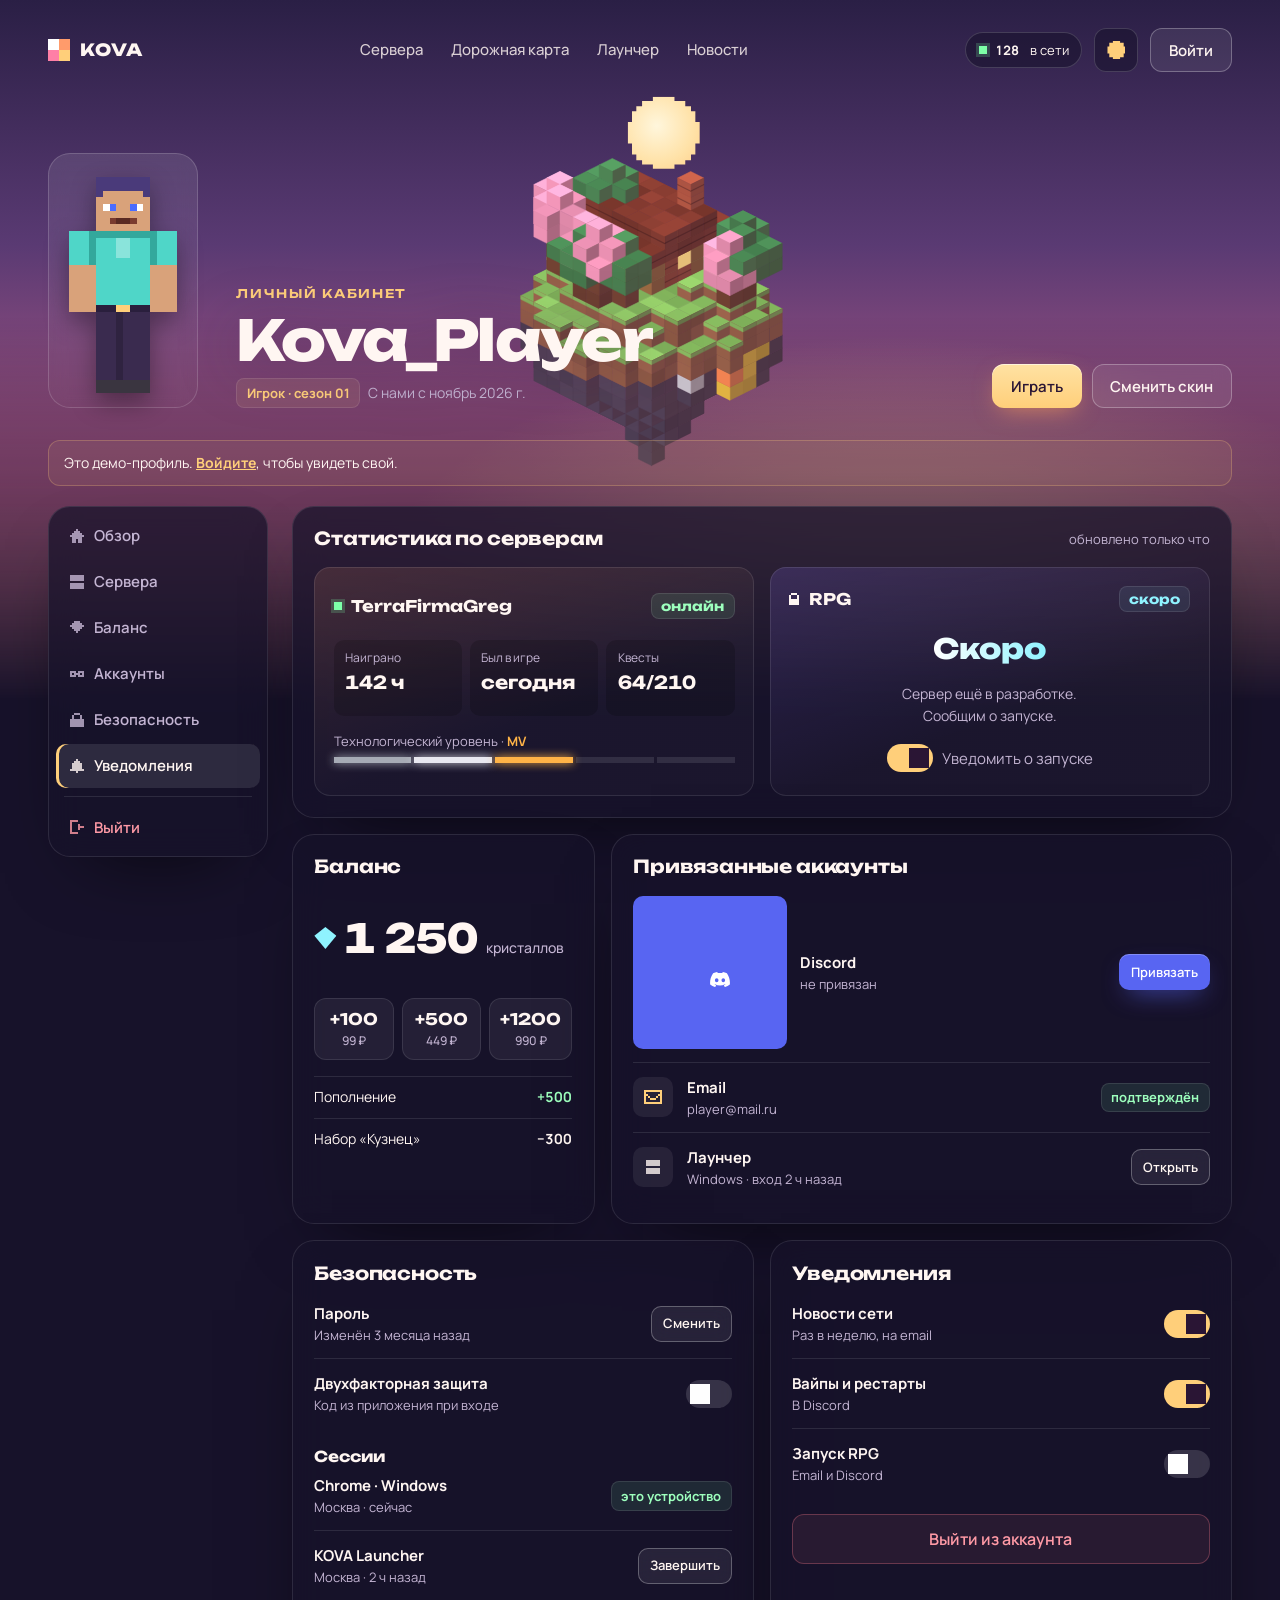
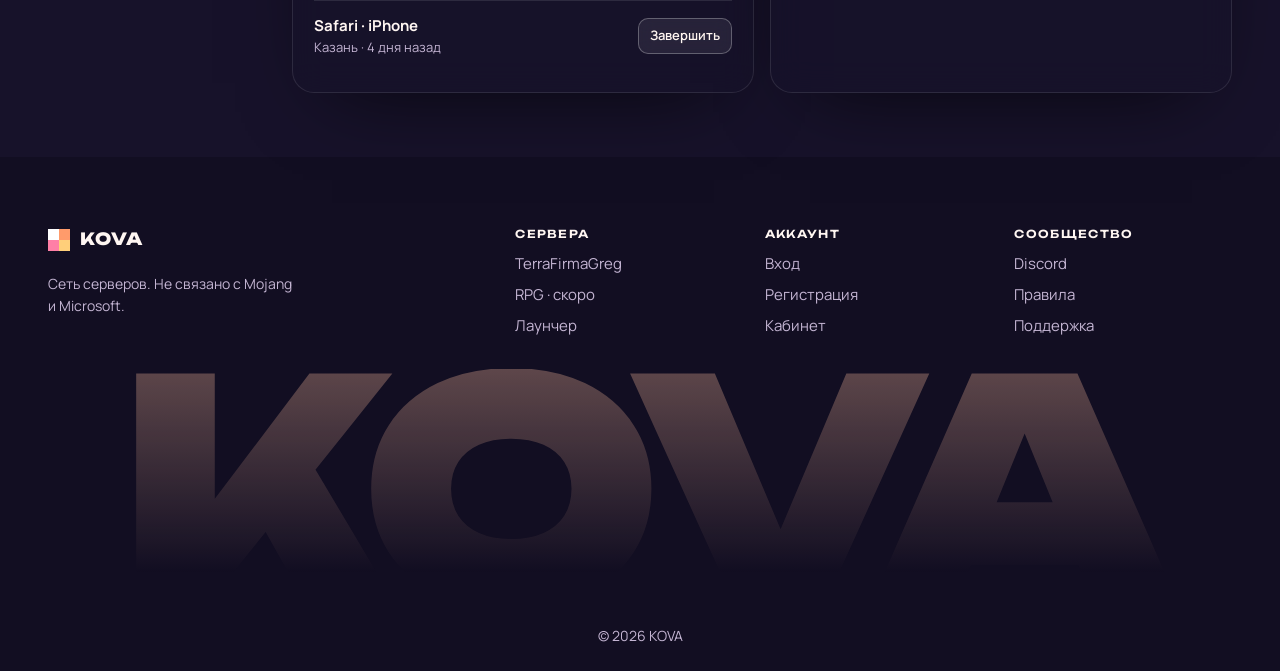
==== cabinet/index.html @ e923686a "KOVA: v1 becomes the site root; add login/register (Discord + email), cabinet, launcher design page;" ====
<!doctype html>
<html lang="ru" data-server="tfg" data-page="cabinet">
<head>
<meta charset="utf-8">
<meta name="viewport" content="width=device-width, initial-scale=1, viewport-fit=cover">
<title>Кабинет — KOVA</title>
<meta name="description" content="Личный кабинет KOVA.">
<meta name="theme-color" content="#2a1f45">
<script>try{var w=localStorage.getItem("kova.world");if(w==="rpg"){document.documentElement.dataset.server="rpg"}}catch(e){}</script>
<link rel="icon" href="data:image/svg+xml,%3Csvg xmlns=%22http://www.w3.org/2000/svg%22 viewBox=%220 0 2 2%22 shape-rendering=%22crispEdges%22%3E%3Crect width=%221%22 height=%221%22 fill=%22%23ffcf7a%22/%3E%3Crect x=%221%22 width=%221%22 height=%221%22 fill=%22%23ff7fa6%22/%3E%3Crect y=%221%22 width=%221%22 height=%221%22 fill=%22%23fff%22/%3E%3Crect x=%221%22 y=%221%22 width=%221%22 height=%221%22 fill=%22%23ff9b6b%22/%3E%3C/svg%3E">
<link rel="preconnect" href="https://fonts.googleapis.com"><link rel="preconnect" href="https://fonts.gstatic.com" crossorigin><link href="https://fonts.googleapis.com/css2?family=Unbounded:wght@400;500;600;800;900&family=Manrope:wght@400;500;600;700&display=swap" rel="stylesheet">
<link rel="stylesheet" href="../style.css?v=9"><link rel="stylesheet" href="../pages.css?v=9">
<link rel="expect" href="#main" blocking="render">
</head><body>
<a class="skip" href="#main">К содержимому</a>
<header class="nav">
  <a class="brand" href="../" aria-label="KOVA — на главную"><span class="brand-mark" aria-hidden="true"></span><span translate="no">KOVA</span></a>
  <nav aria-label="Основное">
    <a href="../#servers">Сервера</a><a href="../#road">Дорожная карта</a><a href="../launcher/">Лаунчер</a><a href="../#news">Новости</a>
  </nav>
  <div class="nav-end">
    <span class="net-pill"><span class="live" aria-hidden="true"></span><b>128</b>&nbsp;в сети</span>
    <button type="button" class="world-btn" aria-pressed="false" aria-label="Тема: закат TFG. Переключить на ночь RPG"><span class="wb-sun" aria-hidden="true"></span><span class="wb-moon" aria-hidden="true"></span></button>
    <a class="btn btn-ghost auth-link" href="../login/" data-auth>Войти</a>
  </div>
</header>
<main id="main" class="page">
  <div class="psky" aria-hidden="true"><div class="stars-bg"></div></div>
  <div class="cab">
    <section class="cab-hero" aria-labelledby="who">
      <div class="orb sun" aria-hidden="true"></div><div class="orb moon" aria-hidden="true"></div>
      <div class="isle-slot scene" aria-hidden="true"><canvas class="isle" data-world="tfg" data-scene="house"></canvas><canvas class="isle" data-world="rpg" data-scene="shard"></canvas></div>
      <div class="skin-wrap rise" style="--i:0"><canvas class="skin" role="img" aria-label="Скин игрока"></canvas></div>
      <div class="who rise" style="--i:1">
        <p class="eyebrow-s">Личный кабинет</p>
        <h1 id="who" translate="no" data-nick>Player</h1>
        <div class="who-meta"><span class="pill pill-sun">Игрок · сезон 01</span><span data-since>С нами с ноября 2026</span></div>
      </div>
      <div class="cab-actions rise" style="--i:2"><a class="btn btn-sun themed" href="../launcher/">Играть</a><button type="button" class="btn btn-ghost" data-skin-btn>Сменить скин</button></div>
    </section>

    <p class="demo-note rise" style="--i:3" data-demo hidden>Это демо-профиль. <a href="../login/">Войдите</a>, чтобы увидеть свой.</p>

    <div class="cab-body">
      <nav class="cab-nav panel rise" style="--i:3" aria-label="Разделы кабинета">
        <a href="#overview" aria-current="true"><span class="ni" aria-hidden="true" style="-webkit-mask:url(&quot;data:image/svg+xml,%3Csvg xmlns='http://www.w3.org/2000/svg' viewBox='0 0 7 7' shape-rendering='crispEdges'%3E%3Cpath d='M3 0h1v1h1v1h1v1h1v1H6v3H4V5H3v2H1V4H0V3h1V2h1V1h1z'/%3E%3C/svg%3E&quot;) center/contain no-repeat;mask:url(&quot;data:image/svg+xml,%3Csvg xmlns='http://www.w3.org/2000/svg' viewBox='0 0 7 7' shape-rendering='crispEdges'%3E%3Cpath d='M3 0h1v1h1v1h1v1h1v1H6v3H4V5H3v2H1V4H0V3h1V2h1V1h1z'/%3E%3C/svg%3E&quot;) center/contain no-repeat"></span>Обзор</a>
        <a href="#servers"><span class="ni" aria-hidden="true" style="-webkit-mask:url(&quot;data:image/svg+xml,%3Csvg xmlns='http://www.w3.org/2000/svg' viewBox='0 0 7 7' shape-rendering='crispEdges'%3E%3Cpath d='M0 0h7v3H0zm0 4h7v3H0z'/%3E%3C/svg%3E&quot;) center/contain no-repeat;mask:url(&quot;data:image/svg+xml,%3Csvg xmlns='http://www.w3.org/2000/svg' viewBox='0 0 7 7' shape-rendering='crispEdges'%3E%3Cpath d='M0 0h7v3H0zm0 4h7v3H0z'/%3E%3C/svg%3E&quot;) center/contain no-repeat"></span>Сервера</a>
        <a href="#balance"><span class="ni" aria-hidden="true" style="-webkit-mask:url(&quot;data:image/svg+xml,%3Csvg xmlns='http://www.w3.org/2000/svg' viewBox='0 0 7 7' shape-rendering='crispEdges'%3E%3Cpath d='M2 0h3v1h1v1h1v1H6v1H5v1H4v1H3V5H2V4H1V3H0V2h1V1h1z'/%3E%3C/svg%3E&quot;) center/contain no-repeat;mask:url(&quot;data:image/svg+xml,%3Csvg xmlns='http://www.w3.org/2000/svg' viewBox='0 0 7 7' shape-rendering='crispEdges'%3E%3Cpath d='M2 0h3v1h1v1h1v1H6v1H5v1H4v1H3V5H2V4H1V3H0V2h1V1h1z'/%3E%3C/svg%3E&quot;) center/contain no-repeat"></span>Баланс</a>
        <a href="#accounts"><span class="ni" aria-hidden="true" style="-webkit-mask:url(&quot;data:image/svg+xml,%3Csvg xmlns='http://www.w3.org/2000/svg' viewBox='0 0 7 7' shape-rendering='crispEdges'%3E%3Cpath d='M0 2h3v1H1v1h2v1H0zm4 0h3v3H4V4h2V3H4zM2 3h3v1H2z'/%3E%3C/svg%3E&quot;) center/contain no-repeat;mask:url(&quot;data:image/svg+xml,%3Csvg xmlns='http://www.w3.org/2000/svg' viewBox='0 0 7 7' shape-rendering='crispEdges'%3E%3Cpath d='M0 2h3v1H1v1h2v1H0zm4 0h3v3H4V4h2V3H4zM2 3h3v1H2z'/%3E%3C/svg%3E&quot;) center/contain no-repeat"></span>Аккаунты</a>
        <a href="#security"><span class="ni" aria-hidden="true" style="-webkit-mask:url(&quot;data:image/svg+xml,%3Csvg xmlns='http://www.w3.org/2000/svg' viewBox='0 0 7 7' shape-rendering='crispEdges'%3E%3Cpath d='M2 0h3v1h1v2h1v4H0V3h1V1h1zm0 1v2h3V1z'/%3E%3C/svg%3E&quot;) center/contain no-repeat;mask:url(&quot;data:image/svg+xml,%3Csvg xmlns='http://www.w3.org/2000/svg' viewBox='0 0 7 7' shape-rendering='crispEdges'%3E%3Cpath d='M2 0h3v1h1v2h1v4H0V3h1V1h1zm0 1v2h3V1z'/%3E%3C/svg%3E&quot;) center/contain no-repeat"></span>Безопасность</a>
        <a href="#notify"><span class="ni" aria-hidden="true" style="-webkit-mask:url(&quot;data:image/svg+xml,%3Csvg xmlns='http://www.w3.org/2000/svg' viewBox='0 0 7 7' shape-rendering='crispEdges'%3E%3Cpath d='M3 0h1v1h1v1h1v3h1v1H0V5h1V2h1V1h1zM3 6h1v1H3z'/%3E%3C/svg%3E&quot;) center/contain no-repeat;mask:url(&quot;data:image/svg+xml,%3Csvg xmlns='http://www.w3.org/2000/svg' viewBox='0 0 7 7' shape-rendering='crispEdges'%3E%3Cpath d='M3 0h1v1h1v1h1v3h1v1H0V5h1V2h1V1h1zM3 6h1v1H3z'/%3E%3C/svg%3E&quot;) center/contain no-repeat"></span>Уведомления</a>
        <span class="sep" aria-hidden="true"></span>
        <button type="button" class="out" data-logout><span class="ni" aria-hidden="true" style="-webkit-mask:url(&quot;data:image/svg+xml,%3Csvg xmlns='http://www.w3.org/2000/svg' viewBox='0 0 7 7' shape-rendering='crispEdges'%3E%3Cpath d='M0 0h4v1H1v5h3v1H0zm4 2h1v1h2v1H5v1H4z'/%3E%3C/svg%3E&quot;) center/contain no-repeat;mask:url(&quot;data:image/svg+xml,%3Csvg xmlns='http://www.w3.org/2000/svg' viewBox='0 0 7 7' shape-rendering='crispEdges'%3E%3Cpath d='M0 0h4v1H1v5h3v1H0zm4 2h1v1h2v1H5v1H4z'/%3E%3C/svg%3E&quot;) center/contain no-repeat"></span>Выйти</button>
      </nav>

      <div class="cab-grid">
        <section class="card-c panel w6 rise" style="--i:4" id="overview" aria-labelledby="h-srv">
          <div class="ch"><h2 id="h-srv">Статистика по серверам</h2><span class="muted" id="servers">обновлено только что</span></div>
          <div class="srvstat">
            <article class="sv sv-tfg">
              <div class="sv-top"><span class="live" aria-hidden="true"></span>TerraFirmaGreg<span class="pill pill-ok">онлайн</span></div>
              <dl class="kpis">
                <div><dt>Наиграно</dt><dd>142 ч</dd></div>
                <div><dt>Был в игре</dt><dd><time datetime="2026-11-23T14:10">сегодня</time></dd></div>
                <div><dt>Квесты</dt><dd>64/210</dd></div>
              </dl>
              <div><p class="hint" style="margin-bottom:.4rem">Технологический уровень · <b style="color:#ffb347">MV</b></p>
              <div class="tierbar" aria-label="Уровень 3 из 5"><i class="on" style="--t:#a6abb5"></i><i class="on" style="--t:#e8e8f0"></i><i class="on" style="--t:#ffb347"></i><i style="--t:#ffe14d"></i><i style="--t:#c08bff"></i></div></div>
            </article>
            <article class="sv sv-rpg">
              <div class="sv-top"><span class="lock" aria-hidden="true"></span>RPG<span class="pill pill-arc">скоро</span></div>
              <div class="sv-soon"><b>Скоро</b><span>Сервер ещё в разработке.<br>Сообщим о запуске.</span>
              <label class="toggle-row" style="gap:.6rem"><input class="switch-t" type="checkbox" checked data-toast="Сообщим о запуске RPG"> Уведомить о запуске</label></div>
            </article>
          </div>
        </section>

        <section class="card-c panel w2 rise" style="--i:5" id="balance" aria-labelledby="h-bal">
          <div class="ch"><h2 id="h-bal">Баланс</h2></div>
          <p class="bal"><span class="gem" aria-hidden="true"></span><span data-bal>1&nbsp;250</span><small>кристаллов</small></p>
          <div class="packs" role="group" aria-label="Пополнить">
            <button type="button" data-add="100">+100<small>99 ₽</small></button>
            <button type="button" data-add="500">+500<small>449 ₽</small></button>
            <button type="button" data-add="1200">+1200<small>990 ₽</small></button>
          </div>
          <ul class="tx" aria-label="Последние операции">
            <li><span>Пополнение</span><span class="plus">+500</span></li>
            <li><span>Набор «Кузнец»</span><span class="minus">−300</span></li>
          </ul>
        </section>

        <section class="card-c panel w4 rise" style="--i:6" id="accounts" aria-labelledby="h-acc">
          <div class="ch"><h2 id="h-acc">Привязанные аккаунты</h2></div>
          <ul class="list">
            <li><span class="li-ico dc" aria-hidden="true"><span class="dc-logo"></span></span><span class="grow"><b>Discord</b><small data-dc>@kova_miner</small></span><button type="button" class="btn btn-ghost btn-sm" data-link="dc">Отвязать</button></li>
            <li><span class="li-ico" aria-hidden="true"><span class="mail-px" style="width:18px;height:14px"></span></span><span class="grow"><b>Email</b><small data-email translate="no">player@mail.ru</small></span><span class="pill pill-ok">подтверждён</span></li>
            <li><span class="li-ico" aria-hidden="true"><span class="ni" aria-hidden="true" style="-webkit-mask:url(&quot;data:image/svg+xml,%3Csvg xmlns='http://www.w3.org/2000/svg' viewBox='0 0 7 7' shape-rendering='crispEdges'%3E%3Cpath d='M0 0h7v3H0zm0 4h7v3H0z'/%3E%3C/svg%3E&quot;) center/contain no-repeat;mask:url(&quot;data:image/svg+xml,%3Csvg xmlns='http://www.w3.org/2000/svg' viewBox='0 0 7 7' shape-rendering='crispEdges'%3E%3Cpath d='M0 0h7v3H0zm0 4h7v3H0z'/%3E%3C/svg%3E&quot;) center/contain no-repeat"></span></span><span class="grow"><b>Лаунчер</b><small>Windows · вход 2 ч назад</small></span><a class="btn btn-ghost btn-sm" href="../launcher/">Открыть</a></li>
          </ul>
        </section>

        <section class="card-c panel rise" style="--i:7" id="security" aria-labelledby="h-sec">
          <div class="ch"><h2 id="h-sec">Безопасность</h2></div>
          <ul class="list">
            <li><span class="grow"><b>Пароль</b><small>Изменён 3 месяца назад</small></span><button type="button" class="btn btn-ghost btn-sm" data-open="pw-dlg">Сменить</button></li>
            <li><label class="grow" for="tfa"><b>Двухфакторная защита</b><small>Код из приложения при входе</small></label><input class="switch-t" id="tfa" type="checkbox" data-toast="2FA включена" data-toast-off="2FA выключена"></li>
          </ul>
          <h2 style="margin:1.25rem 0 .5rem;font-size:.9375rem">Сессии</h2>
          <ul class="list">
            <li><span class="grow"><b>Chrome · Windows</b><small>Москва · сейчас</small></span><span class="pill pill-ok">это устройство</span></li>
            <li><span class="grow"><b>KOVA Launcher</b><small>Москва · 2 ч назад</small></span><button type="button" class="btn btn-ghost btn-sm" data-end>Завершить</button></li>
            <li><span class="grow"><b>Safari · iPhone</b><small>Казань · 4 дня назад</small></span><button type="button" class="btn btn-ghost btn-sm" data-end>Завершить</button></li>
          </ul>
        </section>

        <section class="card-c panel rise" style="--i:8" id="notify" aria-labelledby="h-not">
          <div class="ch"><h2 id="h-not">Уведомления</h2></div>
          <ul class="list">
            <li><label class="grow" for="n1"><b>Новости сети</b><small>Раз в неделю, на email</small></label><input class="switch-t" id="n1" type="checkbox" checked></li>
            <li><label class="grow" for="n2"><b>Вайпы и рестарты</b><small>В Discord</small></label><input class="switch-t" id="n2" type="checkbox" checked></li>
            <li><label class="grow" for="n3"><b>Запуск RPG</b><small>Email и Discord</small></label><input class="switch-t" id="n3" type="checkbox"></li>
          </ul>
          <button type="button" class="btn btn-danger btn-block" style="margin-top:1rem" data-logout>Выйти из аккаунта</button>
        </section>
      </div>
    </div>
  </div>
</main>

<dialog class="dlg" id="pw-dlg" aria-labelledby="pw-dlg-t" closedby="any">
  <h2 id="pw-dlg-t">Смена пароля</h2>
  <p class="hint" style="margin-bottom:1rem">После смены вы выйдете на других устройствах.</p>
  <form class="stack" method="dialog" id="pw-form" novalidate>
    <input type="text" name="username" autocomplete="username" hidden data-user>
    <div class="field"><label for="cur-pw">Текущий пароль</label><div class="pw"><input class="inp" id="cur-pw" type="password" autocomplete="current-password" required data-error="cur-err"><button type="button" class="reveal-pw" aria-pressed="false" aria-label="Показать пароль"><span class="eye" aria-hidden="true"></span></button></div><p class="err" id="cur-err">Введите текущий пароль</p></div>
    <div class="field"><label for="new-pw">Новый пароль</label><p class="hint" id="np-hint">8+ символов, буква и цифра</p><div class="pw"><input class="inp" id="new-pw" type="password" autocomplete="new-password" required minlength="8" pattern="(?=.*[A-Za-zА-Яа-яЁё])(?=.*\d).{8,}" aria-describedby="np-hint" data-error="np-err"><button type="button" class="reveal-pw" aria-pressed="false" aria-label="Показать пароль"><span class="eye" aria-hidden="true"></span></button></div><p class="err" id="np-err">Пароль не соответствует требованиям</p></div>
    <div class="dlg-actions"><button type="button" class="btn btn-ghost" data-close>Отмена</button><button type="submit" class="btn btn-sun themed"><span class="lbl">Сохранить</span></button></div>
  </form>
</dialog>
<input type="file" accept="image/png" hidden data-skin-file>
<p class="toast" role="status" hidden></p>
<footer class="foot">
  <div class="wrap foot-in">
    <div class="foot-cols">
      <div><p class="brand"><span class="brand-mark" aria-hidden="true"></span><span translate="no">KOVA</span></p><p class="muted small">Сеть серверов. Не связано с Mojang и Microsoft.</p></div>
      <nav aria-label="Сервера"><p class="fh">Сервера</p><a href="../#servers">TerraFirmaGreg</a><a href="../#servers">RPG · скоро</a><a href="../launcher/">Лаунчер</a></nav>
      <nav aria-label="Аккаунт"><p class="fh">Аккаунт</p><a href="../login/">Вход</a><a href="../register/">Регистрация</a><a href="../cabinet/">Кабинет</a></nav>
      <nav aria-label="Сообщество"><p class="fh">Сообщество</p><a href="#">Discord</a><a href="#">Правила</a><a href="#">Поддержка</a></nav>
    </div>
    <p class="foot-mark" translate="no" aria-hidden="true">KOVA</p>
    <p class="foot-copy muted small">© 2026 KOVA</p>
  </div>
</footer>
<script type="module" src="../cabinet.js?v=9"></script>
</body>
</html>
---- style.css ----
:root {
  color-scheme: dark;
  --night: #17122a; --night-2: #1d1736; --night-3: #120e22; --ink: #fff6f2; --muted: #c4b5d3;
  --sun: #ffcf7a; --sun-2: #ff9b6b; --rose: #ff7fa6; --arcane: #8ff3ff; --violet: #8b6cff; --line: rgb(255 255 255 / .1);
  --glass: rgb(23 18 42 / .55); --glass-line: rgb(255 255 255 / .16);
  --display: "Unbounded", "Arial Black", sans-serif;
  --body: "Manrope", ui-sans-serif, system-ui, sans-serif;
  --gutter: clamp(1.25rem, 4vw, 3rem);
  --wrap: min(1200px, 100% - 2 * var(--gutter));
  --ease: cubic-bezier(.2, .8, .2, 1);
}
* { box-sizing: border-box; }
html { background: var(--night); scroll-behavior: smooth; }
@media (prefers-reduced-motion: reduce) { html { scroll-behavior: auto; } }
body { margin: 0; font: 400 1rem/1.55 var(--body); color: var(--ink); background: var(--night); overflow-x: clip; -webkit-font-smoothing: antialiased; }
a { color: inherit; }
[hidden] { display: none !important; }
.sr { position: absolute; width: 1px; height: 1px; overflow: hidden; clip-path: inset(50%); white-space: nowrap; }
.skip { position: absolute; left: -999px; top: 8px; z-index: 99; background: #fff; color: #000; padding: .5em 1em; border-radius: 8px; }
.skip:focus { left: 8px; }
:focus-visible { outline: 2px solid var(--sun); outline-offset: 3px; }
.wrap { width: var(--wrap); margin-inline: auto; }
.muted { color: var(--muted); }
.small { font-size: .875rem; }
.live { display: inline-block; width: 8px; height: 8px; background: #7dffa8; box-shadow: 0 0 0 3px rgb(125 255 168 / .2); flex: none; }
@media (prefers-reduced-motion: no-preference) { .live { animation: pulse 2s steps(2) infinite; } @keyframes pulse { 50% { box-shadow: 0 0 0 5px rgb(125 255 168 / .08); } } }
.lock { display: inline-block; width: 10px; height: 12px; flex: none; background: currentColor;
  -webkit-mask: url("data:image/svg+xml,%3Csvg xmlns='http://www.w3.org/2000/svg' viewBox='0 0 5 6' shape-rendering='crispEdges'%3E%3Cpath d='M1 0h3v1H1zM0 1h1v2H0zM4 1h1v2H4zM0 3h5v3H0z'/%3E%3C/svg%3E") center / contain no-repeat;
          mask: url("data:image/svg+xml,%3Csvg xmlns='http://www.w3.org/2000/svg' viewBox='0 0 5 6' shape-rendering='crispEdges'%3E%3Cpath d='M1 0h3v1H1zM0 1h1v2H0zM4 1h1v2H4zM0 3h5v3H0z'/%3E%3C/svg%3E") center / contain no-repeat; }
.bell { display: inline-block; width: 14px; height: 14px; background: currentColor;
  -webkit-mask: url("data:image/svg+xml,%3Csvg xmlns='http://www.w3.org/2000/svg' viewBox='0 0 7 7' shape-rendering='crispEdges'%3E%3Cpath d='M3 0h1v1h1v1h1v3h1v1H0V5h1V2h1V1h1zM3 6h1v1H3z'/%3E%3C/svg%3E") center / contain no-repeat;
          mask: url("data:image/svg+xml,%3Csvg xmlns='http://www.w3.org/2000/svg' viewBox='0 0 7 7' shape-rendering='crispEdges'%3E%3Cpath d='M3 0h1v1h1v1h1v3h1v1H0V5h1V2h1V1h1zM3 6h1v1H3z'/%3E%3C/svg%3E") center / contain no-repeat; }

/* ---------- nav ---------- */
.nav { position: absolute; inset: 0 0 auto; z-index: 10; display: flex; align-items: center; gap: 2rem;
  padding: clamp(1rem, 2.4vw, 1.75rem) var(--gutter); padding-top: max(clamp(1rem, 2.4vw, 1.75rem), env(safe-area-inset-top)); }
.brand { display: inline-flex; align-items: center; gap: .6rem; margin: 0; font: 800 1.05rem/1 var(--display); letter-spacing: .06em; text-decoration: none; }
.brand-mark { width: 22px; height: 22px; flex: none; background: conic-gradient(from 90deg at 50% 50%, var(--sun) 0 25%, var(--rose) 0 50%, #fff 0 75%, var(--sun-2) 0); }
.nav nav { display: flex; gap: 1.75rem; margin-inline: auto; }
.nav nav a { position: relative; text-decoration: none; font-weight: 500; font-size: .9375rem; opacity: .82; transition: opacity .2s; }
.nav nav a::after { content: ""; position: absolute; left: 0; right: 0; bottom: -6px; height: 2px; background: var(--sun); scale: 0 1; transition: scale .3s var(--ease); }
.nav nav a:hover { opacity: 1; }
.nav nav a:hover::after { scale: 1 1; }
.nav-end { display: flex; align-items: center; gap: .75rem; }
.net-pill { display: inline-flex; align-items: center; gap: .5rem; padding: .5rem .85rem; border-radius: 999px; font-size: .8125rem; background: var(--glass); box-shadow: inset 0 0 0 1px var(--glass-line); backdrop-filter: blur(10px); font-variant-numeric: tabular-nums; }
@media (max-width: 900px) { .nav nav { display: none; } .nav-end { margin-inline-start: auto; } }
@media (max-width: 420px) { .net-pill { display: none; } }

/* ---------- buttons ---------- */
.btn { display: inline-flex; align-items: center; justify-content: center; gap: .55em; min-block-size: 44px; padding: .7em 1.25em;
  font: 600 .9375rem/1 var(--body); text-decoration: none; cursor: pointer; border: 0; border-radius: 12px; color: inherit;
  transition: transform .15s, background-color .2s, box-shadow .2s, color .2s; touch-action: manipulation; }
.btn:active { transform: translateY(1px) scale(.98); }
.btn-sun { color: #2a1534; background: linear-gradient(180deg, #ffe2a3, var(--sun)); box-shadow: 0 1px 0 rgb(255 255 255 / .6) inset, 0 8px 24px -8px rgb(255 160 90 / .7); }
.btn-sun:hover { background: linear-gradient(180deg, #fff0c9, #ffd892); box-shadow: 0 1px 0 rgb(255 255 255 / .6) inset, 0 12px 30px -8px rgb(255 160 90 / .85); }
.btn-sun[data-copied] { background: #d9ffc9; }
.btn-ghost { color: var(--ink); background: rgb(255 255 255 / .08); box-shadow: inset 0 0 0 1px rgb(255 255 255 / .28); backdrop-filter: blur(8px); }
.btn-ghost:hover { background: rgb(255 255 255 / .16); }
.btn-arcane { color: #0f0b24; background: linear-gradient(180deg, #c8fbff, var(--arcane)); box-shadow: 0 1px 0 rgb(255 255 255 / .7) inset, 0 8px 26px -8px rgb(143 243 255 / .7); }
.btn-arcane:hover { background: linear-gradient(180deg, #e6feff, #aef7ff); }
.btn-arcane[aria-pressed="true"] { color: var(--arcane); background: rgb(143 243 255 / .1); box-shadow: inset 0 0 0 1px rgb(143 243 255 / .5); }
.btn-light { color: #2a1534; background: #fff; box-shadow: 0 10px 30px -10px rgb(42 21 52 / .5); }
.btn-light:hover { background: #fff3e8; }
.copy { position: relative; display: inline-flex; }
.tip { position: absolute; inset-block-end: calc(100% + 8px); inset-inline-start: 50%; translate: -50% 0; white-space: nowrap; font-size: .75rem; font-weight: 600;
  padding: .3em .6em; border-radius: 6px; background: #fff; color: #2a1534; opacity: 0; transition: opacity .2s; pointer-events: none; }
.tip:not(:empty) { opacity: 1; }

/* ---------- hero ---------- */
:root { --frame: 1760px; --edge: max(var(--gutter), calc((100vw - var(--frame)) / 2 + var(--gutter)));
  /* physics-based-easing: spring via linear() (fallback: cubic-bezier declared first) */
  --spring: cubic-bezier(.34, 1.56, .64, 1);
  --spring: linear(0, 0.009, 0.035 2.1%, 0.141 4.4%, 0.723 12.9%, 0.938 16.7%, 1.017 19.4%, 1.067, 1.099 24.3%, 1.108 26%, 1.104, 1.088 30.7%, 1.008 39.2%, 0.985 43.4%, 0.98 47.4%, 0.996 59.4%, 1.003 70.1%, 1); }
.nav { padding-inline: var(--edge); }
.hero { position: relative; min-block-size: max(700px, 100svh); display: grid; align-items: end; isolation: isolate; overflow: clip; }
.sky { position: absolute; inset: 0; z-index: -4; }
.sky-layer { position: absolute; inset: 0; transition: opacity 1.1s var(--ease); }
.sky-tfg { background:
    radial-gradient(90% 60% at 60% 80%, rgb(255 214 160 / .85), transparent 60%),
    linear-gradient(180deg, #2a1f45 0%, #5a3a73 26%, #b45a86 52%, #f08a8f 70%, #ffc79a 86%, #ffd9ae 100%); }
.sky-rpg { opacity: 0; background:
    radial-gradient(70% 55% at 62% 70%, rgb(120 90 255 / .55), transparent 62%),
    radial-gradient(50% 40% at 30% 85%, rgb(79 214 200 / .25), transparent 70%),
    linear-gradient(180deg, #07061a 0%, #141038 35%, #2b1f63 65%, #4b3a8f 85%, #6d5bb0 100%); }
.stars { position: absolute; top: 0; left: 0; width: 1.5px; height: 1.5px; border-radius: 50%; }
/* composition frame: every scene element is placed in % of a centred frame,
   so the layout stays balanced from 1366 to 2560 px instead of hugging edges */
.scene { position: absolute; inset: 0; margin-inline: auto; max-inline-size: var(--frame); z-index: -3; }
.px-layer { position: absolute; inset: 0; will-change: transform; }
.sun, .moon { position: absolute; aspect-ratio: 1; translate: -50% -50%;
  clip-path: polygon(35% 0, 65% 0, 65% 6%, 80% 6%, 80% 13%, 88% 13%, 88% 20%, 94% 20%, 94% 35%, 100% 35%, 100% 65%, 94% 65%, 94% 80%, 88% 80%, 88% 88%, 80% 88%, 80% 94%, 65% 94%, 65% 100%, 35% 100%, 35% 94%, 20% 94%, 20% 88%, 12% 88%, 12% 80%, 6% 80%, 6% 65%, 0 65%, 0 35%, 6% 35%, 6% 20%, 12% 20%, 12% 13%, 20% 13%, 20% 6%, 35% 6%);
  transition: opacity .9s var(--ease), scale 1.1s var(--spring), rotate 1.1s var(--ease), filter .9s; }
.sun { left: 15%; top: 23%; width: clamp(96px, 8.5vw, 170px); background: radial-gradient(circle at 40% 40%, #fff6dc, #ffe2a8 60%, #ffcf8a); filter: drop-shadow(0 0 40px rgb(255 200 140 / .8)); }
.moon { left: 15%; top: 23%; width: clamp(96px, 8.5vw, 170px); opacity: 0; scale: .82; rotate: -25deg; background: #e9ecff; box-shadow: inset -14px -10px 0 #b9bff0; filter: drop-shadow(0 0 36px rgb(180 190 255 / .55)); }
.clouds { transition: opacity 1s; }
.clouds canvas, .dc-clouds canvas { position: absolute; left: var(--x); top: var(--y); width: calc(26px * 9 * var(--s)); height: auto; image-rendering: pixelated; opacity: .9; }
.slot { position: absolute; }
.slot canvas { position: absolute; inset: 0; width: 100%; height: 100%; display: block; }
.slot-main { left: 42%; top: 6%; width: 51%; height: 88%; }
.slot-a { left: 24%; top: 25%; width: 13%; height: 25%; }
.slot-b { left: 79%; top: 4%; width: 10%; height: 20%; }
@media (min-width: 761px) and (max-width: 1500px) { .slot-main { left: 44%; width: 52%; } }
@media (min-width: 2000px) { :root { --frame: 2100px; } .slot-main { left: 39%; top: 3%; width: 58%; height: 94%; } .slot-a { width: 15%; height: 28%; } .slot-b { width: 12%; height: 23%; } }
[data-server="rpg"] .sky-tfg { opacity: 0; }
[data-server="rpg"] .sky-rpg { opacity: 1; }
/* same celestial body morphing in place: sun shrinks/turns as the moon grows in */
[data-server="rpg"] .sun { opacity: 0; scale: .82; rotate: 25deg; }
[data-server="rpg"] .moon { opacity: 1; scale: 1; rotate: 0deg; }
[data-server="rpg"] .clouds { opacity: .22; }
@media (max-width: 760px) {
  .slot-main { left: -8%; top: 7%; width: 116%; height: 50%; }
  .slot-a { left: 2%; top: 9%; width: 30%; height: 15%; }
  .slot-b { display: none; }
  .sun, .moon { left: 60%; top: 15%; }
}
/* sunset → dusk fade + pixel haze (outside any parallax layer) */
.haze { position: absolute; inset: auto 0 -1px; z-index: -2; height: max(30vh, 220px); width: 100%; pointer-events: none; image-rendering: pixelated; display: block; }
.hero::after { content: ""; position: absolute; inset: auto 0 -1px; z-index: -1; pointer-events: none; height: max(38vh, 300px);
  background: linear-gradient(180deg, rgb(23 18 42 / 0) 0%, rgb(23 18 42 / .04) 12%, rgb(23 18 42 / .1) 22%, rgb(23 18 42 / .19) 32%, rgb(23 18 42 / .3) 42%, rgb(23 18 42 / .43) 52%, rgb(23 18 42 / .57) 62%, rgb(23 18 42 / .71) 72%, rgb(23 18 42 / .84) 82%, rgb(23 18 42 / .94) 91%, var(--night) 100%); }
/* UI layer (scope for the scoped view transition) */
.hero-ui { position: relative; z-index: 2; display: flex; align-items: flex-end; justify-content: space-between; gap: 2rem;
  padding: 7rem var(--edge) clamp(2rem, 6vh, 4rem); min-block-size: max(700px, 100svh); pointer-events: none; }
.hero-ui > * { pointer-events: auto; }
.hero-copy { position: relative; max-inline-size: min(620px, 44vw); }
@media (max-width: 760px) { .hero-copy { max-inline-size: none; width: 100%; } .hero-ui { padding-top: 6rem; } }
.eyebrow { display: inline-flex; align-items: center; gap: .6rem; margin: 0 0 1.1rem; padding: .4rem .8rem; border-radius: 999px; font-size: .8125rem; font-weight: 600;
  background: var(--glass); box-shadow: inset 0 0 0 1px var(--glass-line); backdrop-filter: blur(8px); }
.dot { width: 8px; height: 8px; background: var(--sun); box-shadow: 0 0 12px var(--sun); transition: background-color .6s, box-shadow .6s; }
[data-server="rpg"] .dot { background: var(--arcane); box-shadow: 0 0 12px var(--arcane); }
h1 { display: flex; margin: 0; font: 900 clamp(4.75rem, 2rem + 9.5vw, 10.5rem)/.82 var(--display); letter-spacing: -.045em; filter: drop-shadow(0 6px 30px rgb(60 20 70 / .35)); overflow: clip; overflow-clip-margin: .2em; padding-bottom: .04em; }
.ltr { display: inline-block; background: linear-gradient(180deg, #fff 30%, #ffe0cc); -webkit-background-clip: text; background-clip: text; color: transparent; transition: --x 0s; }
[data-server="rpg"] .ltr { background-image: linear-gradient(180deg, #fff 30%, #cfe9ff); }
.lede { max-inline-size: 34ch; margin: 1.1rem 0 1.5rem; font-size: clamp(1.0625rem, 1rem + .35vw, 1.1875rem); line-height: 1.45; text-wrap: balance; color: #fff1ea; }
.switch { display: inline-grid; grid-template-columns: 1fr 1fr; gap: 4px; margin: 0 0 1rem; padding: 4px; border: 0; border-radius: 16px; background: var(--glass); box-shadow: inset 0 0 0 1px var(--glass-line); backdrop-filter: blur(12px); position: relative; }
.switch label { position: relative; display: flex; align-items: center; gap: .65rem; min-block-size: 48px; padding: .4rem 1.1rem .4rem .5rem; border-radius: 12px; cursor: pointer; transition: background-color .25s, box-shadow .25s; }
.switch input { position: absolute; opacity: 0; inset: 0; margin: 0; cursor: pointer; }
.switch label:hover { background: rgb(255 255 255 / .06); }
.switch label:has(input:checked) { background: rgb(255 255 255 / .14); box-shadow: inset 0 0 0 1px rgb(255 255 255 / .22); }
.switch label:has(input:focus-visible) { outline: 2px solid var(--sun); outline-offset: 2px; }
.sw-ico { width: 34px; height: 34px; border-radius: 9px; flex: none; transition: scale .5s var(--spring); }
.switch label:has(input:checked) .sw-ico { scale: 1.08; }
.sw-tfg { background: conic-gradient(from 90deg at 50% 50%, #b4563c 0 25%, #a6abb5 0 50%, #ffb347 0 75%, #7fbf5a 0); }
.sw-rpg { background: conic-gradient(from 90deg at 50% 50%, #5b3f9e 0 25%, #8ff3ff 0 50%, #a7a1bd 0 75%, #6a4fa8 0); }
.sw-txt b { display: block; font: 600 .9375rem/1.1 var(--display); }
.sw-txt small { display: block; font-size: .75rem; color: var(--muted); }
.switch label:has(input:checked) .sw-txt small { color: #fff; }
.cta-wrap { display: grid; }
.cta-wrap > * { grid-area: 1 / 1; }
.cta-row { display: flex; flex-wrap: wrap; gap: .75rem; align-items: center; }
.ip { display: inline-flex; align-items: center; gap: .75rem; padding: .375rem .375rem .375rem 1rem; border-radius: 16px;
  background: var(--glass); box-shadow: inset 0 0 0 1px var(--glass-line); backdrop-filter: blur(12px); }
.ip-label { font: 600 .6875rem/1 var(--display); letter-spacing: .12em; opacity: .6; }
.ip code { font: 600 1.0625rem/1 ui-monospace, "SFMono-Regular", Menlo, monospace; letter-spacing: .02em; }
.hero-card { position: relative; flex: none; inline-size: 260px; padding: 1rem 1.125rem; border-radius: 18px; background: var(--glass); box-shadow: inset 0 0 0 1px var(--glass-line); backdrop-filter: blur(14px);  }
.hc-row { display: flex; align-items: center; gap: .5rem; font-size: .875rem; }
.hc-row .muted { margin-inline-start: auto; font-size: .75rem; }
.hc-num { margin-block: .55rem .8rem; font: 800 2rem/1 var(--display); font-variant-numeric: tabular-nums; }
.hc-num small { font: 500 .8125rem var(--body); color: var(--muted); margin-inline-start: .35rem; }
.hc-soon { background: linear-gradient(90deg, #fff, var(--arcane)); -webkit-background-clip: text; background-clip: text; color: transparent; }
.hc-bar, .ready-bar { height: 6px; border-radius: 99px; background: rgb(255 255 255 / .12); overflow: hidden; }
.hc-bar i, .ready-bar i { display: block; height: 100%; width: calc(var(--v) * 100%); background: linear-gradient(90deg, var(--rose), var(--sun)); }
.hc-bar-rpg i, .ready-bar i { background: repeating-linear-gradient(90deg, var(--violet) 0 8px, var(--arcane) 8px 16px); }
@media (max-width: 1100px) { .hero-card { display: none; } }
/* keep the switch clickable mid-transition */
.hero-card::view-transition, .cta-wrap::view-transition { pointer-events: none; }
::view-transition-group(*) { animation-duration: .55s; animation-timing-function: var(--ease); }
.hero-card::view-transition-old(root), .cta-wrap::view-transition-old(root) { animation: vt-out .3s var(--ease) both; }
.hero-card::view-transition-new(root), .cta-wrap::view-transition-new(root) { animation: vt-in .55s var(--spring) .12s both; }
@keyframes vt-out { to { opacity: 0; translate: 0 -10px; filter: blur(4px); } }
@keyframes vt-in { from { opacity: 0; translate: 0 14px; filter: blur(4px); } }
@media (prefers-reduced-motion: reduce) { ::view-transition-group(*), ::view-transition-old(*), ::view-transition-new(*) { animation: none !important; } }
/* animate-element-entry-exit: [hidden] swaps fade in via @starting-style (fallback when scoped VT is unavailable) */
.swap { transition: opacity .4s var(--ease), translate .5s var(--ease); }
@starting-style { .swap { opacity: 0; translate: 0 10px; } }
.motion-toggle { position: absolute; z-index: 3; right: var(--edge); top: clamp(5.5rem, 12vh, 7rem); display: grid; place-items: center; width: 40px; height: 40px; border: 0; border-radius: 50%; cursor: pointer; color: var(--ink);
  background: var(--glass); box-shadow: inset 0 0 0 1px var(--glass-line); backdrop-filter: blur(10px); transition: background-color .2s; }
.motion-toggle:hover { background: rgb(255 255 255 / .16); }
.mt-ico { width: 10px; height: 12px; background: linear-gradient(90deg, currentColor 0 35%, transparent 0 65%, currentColor 0); }
.paused .mt-ico { width: 0; height: 0; background: none; border-left: 11px solid currentColor; border-block: 7px solid transparent; translate: 2px 0; }
.scroll-hint { position: absolute; z-index: 3; left: 50%; bottom: 1.25rem; translate: -50% 0; width: 26px; height: 40px; border-radius: 14px; box-shadow: inset 0 0 0 1.5px rgb(255 255 255 / .5); }
.scroll-hint span { position: absolute; left: 50%; top: 8px; width: 4px; height: 8px; translate: -50% 0; background: #fff; }
@media (max-width: 1100px) { .scroll-hint { display: none; } }
@media (max-width: 760px) {
  .cta-row .ip { flex: 1 1 100%; justify-content: space-between; }
  .hero .cta-row > .btn-ghost { display: none; }
  .hero .cta-row .notify { flex: 1 1 100%; }
  .switch { display: grid; width: 100%; }
}

/* ---------- motion (all opt-in) ---------- */
@media (prefers-reduced-motion: no-preference) {
  .clouds canvas { animation: drift var(--d) linear infinite; animation-delay: var(--delay); }
  @keyframes drift { from { translate: -40vw 0; } to { translate: 60vw 0; } }
  .slot-main { animation: bob 9s ease-in-out infinite; }
  .slot-a { animation: bob 11s ease-in-out -4s infinite; }
  .slot-b { animation: bob 7.5s ease-in-out -2s infinite; }
  @keyframes bob { 50% { translate: 0 -12px; } }
  .stars { animation: twinkle 3.2s ease-in-out infinite alternate; }
  .stars-2 { animation-duration: 4.6s; animation-delay: -2s; }
  @keyframes twinkle { from { opacity: .35; } to { opacity: 1; } }
  .scroll-hint span { animation: hint 1.8s steps(3) infinite; }
  @keyframes hint { 70% { translate: -50% 12px; opacity: 0; } }
  .paused .hero *, .paused .hero *::before, .paused .hero *::after { animation-play-state: paused !important; }

  /* intro: sky wakes up, sun rises, title letters spring up, UI slides in */
  .intro .sky { animation: sky-in 1.4s var(--ease) backwards; }
  @keyframes sky-in { from { opacity: 0; filter: brightness(.4) saturate(.6); } }
  .intro .sun { animation: sun-in 1.8s var(--ease) .2s backwards; }
  @keyframes sun-in { from { translate: -50% 40%; opacity: 0; } }
  .intro .clouds { animation: fade-in 2s ease .4s backwards; }
  @keyframes fade-in { from { opacity: 0; } }
  .intro .ltr { animation: ltr-in .9s var(--spring) backwards; animation-delay: calc(.45s + var(--i) * 80ms); }
  @keyframes ltr-in { from { translate: 0 105%; } }
  .intro .in { animation: ui-in .8s var(--ease) backwards; animation-delay: calc(.85s + var(--i) * 90ms); }
  @keyframes ui-in { from { opacity: 0; translate: 0 18px; } }
  .intro .hero-card.in { animation-name: card-in; }
  @keyframes card-in { from { opacity: 0; translate: 24px 0; } }
  .intro .haze { animation: haze-in 1.6s var(--ease) .1s backwards; }
  @keyframes haze-in { from { translate: 0 40px; opacity: 0; } }

  /* scroll-driven exit (no opacity on controls — they stay full contrast) */
  @supports ((animation-timeline: scroll()) and (animation-range: 0% 100%)) {
    .scene { animation: scene-exit linear both; animation-timeline: scroll(root); animation-range: 0 100vh; }
    @keyframes scene-exit { to { translate: 0 14vh; scale: .96; } }
    .sky { animation: sky-exit linear both; animation-timeline: scroll(root); animation-range: 0 100vh; }
    @keyframes sky-exit { to { translate: 0 10vh; } }
    .intro .sky { animation: sky-in 1.4s var(--ease) backwards, sky-exit linear both; animation-timeline: auto, scroll(root); animation-range: normal, 0 100vh; }
    .hero-copy { animation: copy-exit linear both; animation-timeline: scroll(root); animation-range: 0 90vh; }
    @keyframes copy-exit { to { translate: 0 -6vh; } }
  }
}

/* ---------- network strip ---------- */
.network { background: var(--night); padding-block: 0 clamp(2.5rem, 6vw, 4rem); }
.net-grid { display: grid; grid-template-columns: repeat(4, 1fr); margin-block: 0; border-radius: 20px; background: rgb(255 255 255 / .035); box-shadow: inset 0 0 0 1px var(--line); }
.net-grid div { padding: 1.25rem 1.5rem; }
.net-grid div + div { border-inline-start: 1px solid var(--line); }
.net-grid dt { font-size: .8125rem; color: var(--muted); }
.net-grid dd { display: flex; align-items: center; gap: .55rem; margin: .3rem 0 0; font: 600 1.5rem/1.1 var(--display); font-variant-numeric: tabular-nums; }
.net-grid .of { color: var(--muted); font-weight: 400; }
@media (max-width: 760px) { .net-grid { grid-template-columns: 1fr 1fr; } .net-grid div:nth-child(3) { border-inline-start: 0; } .net-grid div:nth-child(n+3) { border-top: 1px solid var(--line); } .net-grid dd { font-size: 1.2rem; } }

/* ---------- sections ---------- */
.servers, .road, .account, .news, .community { padding-block: clamp(4rem, 9vw, 7.5rem); }
.sec-head { margin-bottom: clamp(2rem, 4vw, 3rem); }
.sec-head.row { display: flex; justify-content: space-between; align-items: end; gap: 1rem; }
.kicker { margin: 0 0 .75rem; font: 600 .75rem/1 var(--display); letter-spacing: .14em; text-transform: uppercase; color: var(--sun); }
h2 { margin: 0; font: 800 clamp(2.25rem, 1.4rem + 3.2vw, 4rem)/1 var(--display); letter-spacing: -.03em; text-wrap: balance; }
.sec-lede { max-inline-size: 40ch; margin: 1.25rem 0 1.75rem; color: var(--muted); font-size: 1.125rem; text-wrap: pretty; }
.link { display: inline-block; font-weight: 700; color: var(--sun); text-decoration: none; }
.link:hover { text-decoration: underline; text-underline-offset: 4px; }

/* servers */
.servers { background: linear-gradient(180deg, var(--night), var(--night-2)); }
.srv-grid { display: grid; grid-template-columns: 1fr 1fr; gap: 1.25rem; }
.srv { container-type: inline-size; position: relative; display: flex; flex-direction: column; border-radius: 26px; overflow: hidden;
  background: rgb(255 255 255 / .04); box-shadow: inset 0 0 0 1px var(--line); transition: translate .35s var(--ease), box-shadow .35s; }
.srv-art { position: relative; aspect-ratio: 16 / 10; }
.srv-tfg .srv-art { background: radial-gradient(80% 60% at 55% 70%, rgb(255 214 160 / .8), transparent 60%), linear-gradient(180deg, #3a2a59, #b45a86 55%, #f08a8f 80%, #ffc79a); }
.srv-rpg .srv-art { background: radial-gradient(80% 60% at 55% 70%, rgb(120 90 255 / .55), transparent 60%), linear-gradient(180deg, #07061a, #1e1750 50%, #3b2d7a 85%, #5b4aa0); }
.mini { position: absolute; inset: 0; width: 100%; height: 100%; transition: scale .6s var(--ease), translate .6s var(--ease); }
.srv-rpg .mini { filter: saturate(.85) brightness(.82); }
.srv-rpg .srv-art::after { content: ""; position: absolute; inset: 0; background: linear-gradient(180deg, transparent 40%, rgb(18 14 40 / .55)); }
@media (hover: hover) {
  .srv:hover { translate: 0 -4px; box-shadow: inset 0 0 0 1px rgb(255 255 255 / .2), 0 30px 60px -30px rgb(0 0 0 / .7); }
  .srv:hover .mini { scale: 1.04; translate: 0 -6px; }
  .srv-tfg:hover { box-shadow: inset 0 0 0 1px rgb(255 207 122 / .45), 0 30px 70px -30px rgb(255 155 107 / .45); }
  .srv-rpg:hover { box-shadow: inset 0 0 0 1px rgb(143 243 255 / .4), 0 30px 70px -30px rgb(139 108 255 / .5); }
}
.badge { position: absolute; top: 1rem; left: 1rem; z-index: 1; display: inline-flex; align-items: center; gap: .5rem; padding: .4rem .75rem; border-radius: 999px;
  font-size: .8125rem; font-weight: 700; background: rgb(18 14 34 / .6); box-shadow: inset 0 0 0 1px var(--glass-line); backdrop-filter: blur(8px); }
.badge-soon { color: var(--arcane); }
.srv-body { display: flex; flex-direction: column; gap: 1rem; padding: 1.5rem; flex: 1; }
.srv-top { display: flex; align-items: baseline; justify-content: space-between; gap: 1rem; }
.srv h3 { margin: 0; font: 700 clamp(1.375rem, 5cqi, 1.875rem)/1.1 var(--display); letter-spacing: -.02em; }
.srv-num { font-size: .9375rem; color: var(--muted); font-variant-numeric: tabular-nums; }
.srv-num b { font: 700 1.25rem var(--display); color: var(--ink); }
.chips { display: flex; flex-wrap: wrap; gap: .4rem; margin: 0; padding: 0; list-style: none; }
.chips li { padding: .3rem .65rem; border-radius: 8px; font-size: .8125rem; font-weight: 600; background: rgb(255 255 255 / .07); color: #eadff2; }
.redacted { color: transparent !important; background: repeating-linear-gradient(90deg, rgb(143 243 255 / .35) 0 6px, rgb(143 243 255 / .18) 6px 12px) !important; }
.tiers { display: grid; grid-template-columns: repeat(5, 1fr); gap: 4px; margin: 0; padding: 0; list-style: none; }
.tiers li { padding-top: .5rem; font: 600 .6875rem/1 var(--display); letter-spacing: .06em; color: var(--t); border-top: 4px solid var(--t); }
.ready { display: flex; justify-content: space-between; font-size: .875rem; color: var(--muted); }
.ready b { color: var(--arcane); font-variant-numeric: tabular-nums; }
.ready-bar { margin-top: -.5rem; }
.srv-actions { margin-top: auto; display: flex; align-items: center; flex-wrap: wrap; gap: 1rem; padding-top: .5rem; }
.srv-actions .btn-sun { font-family: ui-monospace, Menlo, monospace; }
.srv-next { display: flex; align-items: center; gap: 1rem; margin-top: 1.25rem; padding: 1rem 1.25rem; border-radius: 20px; text-decoration: none;
  border: 1.5px dashed rgb(255 255 255 / .18); color: var(--muted); transition: border-color .25s, color .25s, background-color .25s; }
.srv-next:hover { border-color: var(--sun); color: var(--ink); background: rgb(255 207 122 / .05); }
.srv-next .q { display: grid; place-items: center; width: 44px; height: 44px; font: 800 1.25rem var(--display); background: rgb(255 255 255 / .06); border-radius: 12px; }
.srv-next b { display: block; color: var(--ink); font: 600 1rem var(--display); }
.srv-next small { display: block; }
.srv-next > span:last-child { margin-inline-start: auto; }
@media (max-width: 860px) { .srv-grid { grid-template-columns: 1fr; } }

/* roadmap */
.road { background: var(--night-2); }
.track { --fill: 0; position: relative; display: grid; grid-template-columns: repeat(4, 1fr); gap: 1rem; margin: 0; padding: 2.25rem 0 0; list-style: none; view-timeline: --track; }
.track::before, .track::after { content: ""; position: absolute; top: 9px; left: 9px; right: 0; height: 2px; background: var(--line); }
.track::after { right: auto; width: calc(37.5% - 9px); background: linear-gradient(90deg, var(--sun), var(--rose)); transform-origin: left; }
.track li { position: relative; display: grid; gap: .3rem; }
.node { position: absolute; top: -2.25rem; left: 0; width: 20px; height: 20px; background: var(--night-2); box-shadow: inset 0 0 0 2px rgb(255 255 255 / .25); z-index: 1; }
.done .node { background: var(--sun); box-shadow: none; }
.now .node { background: var(--rose); box-shadow: 0 0 0 6px rgb(255 127 166 / .2), 0 0 24px var(--rose); }
.next .node { box-shadow: inset 0 0 0 2px var(--arcane); }
.track time { font: 600 .75rem/1 var(--display); letter-spacing: .08em; text-transform: uppercase; color: var(--muted); }
.track b { font: 700 1.25rem/1.2 var(--display); margin-top: .35rem; }
.track span:last-child { color: var(--muted); font-size: .9375rem; }
.now b { color: var(--sun); }
.next b { color: var(--arcane); }
.far { opacity: .55; }
@media (prefers-reduced-motion: no-preference) {
  @supports ((animation-timeline: view()) and (animation-range: entry)) {
    .track::after { animation: fill linear both; animation-timeline: --track; animation-range: entry 40% cover 50%; }
    @keyframes fill { from { scale: 0 1; } }
  }
}
@media (max-width: 760px) {
  .track { grid-template-columns: 1fr; gap: 1.75rem; padding: 0 0 0 2.5rem; }
  .track::before { top: 0; bottom: 0; left: 9px; right: auto; width: 2px; height: auto; }
  .track::after { top: 0; left: 9px; width: 2px; height: 37.5%; transform-origin: top; }
  .node { top: 0; left: -2.5rem; }
  @keyframes fill { from { scale: 1 0; } }
}

/* account / launcher */
.account { background: linear-gradient(180deg, var(--night-2), var(--night)); }
.acc-grid { display: grid; grid-template-columns: 1fr 1.1fr; gap: clamp(2rem, 5vw, 4.5rem); align-items: center; }
.launcher { border-radius: 20px; overflow: hidden; background: #1b1532; box-shadow: inset 0 0 0 1px var(--line), 0 40px 80px -40px rgb(0 0 0 / .8), 0 0 120px -50px var(--rose); rotate: 1.5deg; transition: rotate .5s var(--ease); }
.launcher:hover { rotate: 0deg; }
.l-bar { display: flex; align-items: center; gap: 6px; padding: .7rem 1rem; border-bottom: 1px solid var(--line); font-size: .75rem; color: var(--muted); }
.l-bar i { width: 10px; height: 10px; border-radius: 50%; background: rgb(255 255 255 / .14); }
.l-bar span { margin-inline-start: .5rem; }
.l-body { display: grid; grid-template-columns: 64px 1fr; min-block-size: 280px; }
.l-side { display: grid; align-content: start; justify-items: center; gap: .75rem; padding: 1rem 0; border-inline-end: 1px solid var(--line); }
.l-av { width: 34px; height: 34px; background: conic-gradient(from 90deg at 50% 50%, var(--sun) 0 25%, var(--rose) 0 50%, #fff 0 75%, var(--sun-2) 0); }
.l-line { width: 26px; height: 6px; border-radius: 3px; background: rgb(255 255 255 / .12); }
.l-line.s { width: 18px; }
.l-list { display: grid; align-content: start; gap: .6rem; padding: 1rem; }
.l-item { display: flex; align-items: center; gap: .85rem; padding: .6rem; border-radius: 14px; background: rgb(255 255 255 / .04); }
.l-item.on { background: rgb(255 207 122 / .08); box-shadow: inset 0 0 0 1px rgb(255 207 122 / .3); }
.l-ico { width: 56px; height: 56px; border-radius: 10px; flex: none; background: linear-gradient(180deg, #5a3a73, #f08a8f); }
.l-item:not(.on) .l-ico { background: linear-gradient(180deg, #141038, #4b3a8f); filter: saturate(.8) brightness(.85); }
.l-item b { display: block; font: 600 .9375rem/1.2 var(--display); }
.l-item small { color: var(--muted); font-size: .8125rem; }
.l-play { margin-inline-start: auto; padding: .45rem .9rem; border-radius: 9px; background: var(--sun); color: #2a1534; font-weight: 700; font-size: .8125rem; }
.l-lock { margin-inline-start: auto; margin-inline-end: .75rem; width: 12px; height: 14px; color: var(--arcane);
  background: currentColor; -webkit-mask: inherit; }
.l-item .l-lock { -webkit-mask: url("data:image/svg+xml,%3Csvg xmlns='http://www.w3.org/2000/svg' viewBox='0 0 5 6' shape-rendering='crispEdges'%3E%3Cpath d='M1 0h3v1H1zM0 1h1v2H0zM4 1h1v2H4zM0 3h5v3H0z'/%3E%3C/svg%3E") center / contain no-repeat;
  mask: url("data:image/svg+xml,%3Csvg xmlns='http://www.w3.org/2000/svg' viewBox='0 0 5 6' shape-rendering='crispEdges'%3E%3Cpath d='M1 0h3v1H1zM0 1h1v2H0zM4 1h1v2H4zM0 3h5v3H0z'/%3E%3C/svg%3E") center / contain no-repeat; }
.l-prog { margin-top: .5rem; display: grid; gap: .45rem; font-size: .75rem; color: var(--muted); }
.l-prog i { display: block; height: 6px; border-radius: 3px; background: rgb(255 255 255 / .08); overflow: hidden; }
.l-prog b { display: block; height: 100%; width: calc(var(--v) * 100%); background: linear-gradient(90deg, var(--rose), var(--sun)); }
@media (max-width: 860px) { .acc-grid { grid-template-columns: 1fr; } .launcher { rotate: 0deg; } }

/* news */
.news { background: var(--night); }
.cards { display: grid; grid-template-columns: repeat(3, 1fr); gap: 1.25rem; }
.card { position: relative; border-radius: 22px; padding: .75rem .75rem 1.5rem; background: rgb(255 255 255 / .04); box-shadow: inset 0 0 0 1px var(--line); transition: background-color .25s, translate .35s var(--ease); }
.card:hover { background: rgb(255 255 255 / .07); translate: 0 -3px; }
.thumb { display: block; width: 100%; aspect-ratio: 4 / 3; border-radius: 14px; background: linear-gradient(180deg, #5a3a73, #f08a8f 70%, #ffc79a); }
.card:nth-child(2) .thumb { background: linear-gradient(180deg, #07061a, #2b1f63 60%, #6d5bb0); }
.card:nth-child(3) .thumb { background: linear-gradient(180deg, #3a2a59, #c7739b 65%, #ffd9ae); }
.card-meta { display: flex; align-items: center; gap: .6rem; margin: 1.1rem .75rem .45rem; font-size: .8125rem; color: var(--muted); }
.tag { padding: .2rem .5rem; border-radius: 6px; font-weight: 700; font-size: .6875rem; letter-spacing: .06em; background: rgb(255 255 255 / .08); color: var(--ink); }
.tag-tfg { background: rgb(255 207 122 / .16); color: var(--sun); }
.tag-rpg { background: rgb(143 243 255 / .12); color: var(--arcane); }
.card h3 { margin: 0 .75rem; font: 600 1.125rem/1.3 var(--display); text-wrap: balance; }
.card h3 a { text-decoration: none; }
.card h3 a::after { content: ""; position: absolute; inset: 0; border-radius: inherit; }
.card:focus-within { outline: 2px solid var(--sun); outline-offset: 2px; }
.card h3 a:focus-visible { outline: none; }
@media (max-width: 860px) { .cards { grid-template-columns: 1fr; } }

/* community */
.community { background: var(--night); padding-top: 0; }
.dc { position: relative; overflow: hidden; isolation: isolate; padding: clamp(2.5rem, 6vw, 5rem); border-radius: 30px; text-align: center; color: #2a1534;
  background: radial-gradient(70% 90% at 50% 110%, #fff1d6, transparent 60%), linear-gradient(180deg, #b45a86 0%, #f08a8f 45%, #ffc79a 100%); }
.dc .kicker { color: #2a1534; opacity: .7; }
.dc h2 { color: #2a1534; margin-bottom: 1.75rem; }
.dc-clouds { position: absolute; inset: 0; z-index: -1; }
.dc-clouds canvas { opacity: .8; }

/* footer */
.foot { background: var(--night-3); padding: clamp(3rem, 6vw, 4.5rem) 0 max(1.5rem, env(safe-area-inset-bottom)); overflow: clip; }
.foot-cols { display: grid; grid-template-columns: 2fr 1fr 1fr 1fr; gap: 2rem; padding-bottom: 2rem; }
.foot-cols .small { max-inline-size: 28ch; margin: 1rem 0 0; }
.foot-cols nav { display: grid; align-content: start; gap: .5rem; font-size: .9375rem; }
.foot-cols nav a { text-decoration: none; color: var(--muted); transition: color .2s; }
.foot-cols nav a:hover { color: var(--ink); }
.fh { margin: 0 0 .25rem; font: 600 .6875rem/1 var(--display); letter-spacing: .12em; text-transform: uppercase; }
.foot-mark { margin: 0; font: 900 clamp(5rem, 24vw, 21rem)/.78 var(--display); letter-spacing: -.05em; text-align: center;
  background: linear-gradient(180deg, rgb(255 191 160 / .32), transparent 85%); -webkit-background-clip: text; background-clip: text; color: transparent; }
.foot-copy { margin: 1rem 0 0; text-align: center; }
@media (max-width: 760px) { .foot-cols { grid-template-columns: 1fr 1fr; } .foot-cols > div:first-child { grid-column: 1 / -1; } }

/* entry reveals */
@media (prefers-reduced-motion: no-preference) {
  @supports ((animation-timeline: view()) and (animation-range: entry)) {
    .reveal { animation: rise auto linear both; animation-timeline: view(); animation-range: entry 0% entry 75%; }
    @keyframes rise { from { opacity: 0; translate: 0 40px; } }
  }
}

/* section entrances (scroll-entry-exit-effects) */
.hero, .servers { content-visibility: auto; contain-intrinsic-size: auto 900px; }
@media (prefers-reduced-motion: no-preference) {
  @supports ((animation-timeline: view()) and (animation-range: entry)) {
    .reveal { animation: rise2 auto linear both; animation-timeline: view(); animation-range: entry 5% entry 80%; }
    @keyframes rise2 { from { opacity: 0; translate: 0 56px; scale: .97; } }
    .cards .reveal:nth-child(2), .srv-grid .reveal:nth-child(2) { animation-range: entry 15% entry 90%; }
    .cards .reveal:nth-child(3) { animation-range: entry 25% entry 100%; }
    .track li { animation: node-in auto linear both; animation-timeline: view(); animation-range: entry 0% entry 70%; }
    @keyframes node-in { from { opacity: 0; translate: -24px 0; } }
    .net-grid div { animation: net-in auto linear both; animation-timeline: view(); animation-range: entry 0% entry 60%; }
    @keyframes net-in { from { opacity: 0; translate: 0 20px; } }
  }
}

/* ---------- shared header bits (all pages) ---------- */
@media (prefers-reduced-motion: no-preference) { @view-transition { navigation: auto; } }
.nav .brand { view-transition-name: brand; }
.nav-end { view-transition-name: nav-end; }
.nav nav a[aria-current="page"] { opacity: 1; }
.nav nav a[aria-current="page"]::after { scale: 1 1; }
.world-btn { position: relative; display: grid; place-items: center; width: 44px; height: 44px; padding: 0; border: 0; border-radius: 12px; cursor: pointer;
  background: var(--glass); box-shadow: inset 0 0 0 1px var(--glass-line); backdrop-filter: blur(10px); transition: background-color .2s; }
.world-btn:hover { background: rgb(255 255 255 / .14); }
.wb-sun, .wb-moon { grid-area: 1 / 1; width: 18px; height: 18px; clip-path: polygon(30% 0, 70% 0, 70% 10%, 90% 10%, 90% 30%, 100% 30%, 100% 70%, 90% 70%, 90% 90%, 70% 90%, 70% 100%, 30% 100%, 30% 90%, 10% 90%, 10% 70%, 0 70%, 0 30%, 10% 30%, 10% 10%, 30% 10%);
  transition: opacity .5s var(--ease), scale .6s var(--spring, var(--ease)), rotate .6s var(--ease); }
.wb-sun { background: var(--sun); }
.wb-moon { background: #e9ecff; box-shadow: inset -4px -3px 0 #b9bff0; opacity: 0; scale: .6; rotate: -40deg; }
[data-server="rpg"] .wb-sun { opacity: 0; scale: .6; rotate: 40deg; }
[data-server="rpg"] .wb-moon { opacity: 1; scale: 1; rotate: 0deg; }
.auth-link.auth-on { display: inline-flex; align-items: center; gap: .55rem; min-block-size: 44px; padding: .3rem .85rem .3rem .3rem; border-radius: 12px; text-decoration: none; font-weight: 600; font-size: .875rem;
  background: var(--glass); box-shadow: inset 0 0 0 1px var(--glass-line); backdrop-filter: blur(10px); transition: background-color .2s; }
.auth-link.auth-on:hover { background: rgb(255 255 255 / .14); }
.auth-on .av { width: 32px; height: 32px; image-rendering: pixelated; border-radius: 6px; }
.auth-on .auth-cab { display: none; }
.auth-nick { max-inline-size: 12ch; overflow: hidden; text-overflow: ellipsis; white-space: nowrap; }
@media (max-width: 560px) { .auth-nick { display: none; } .auth-link.auth-on { padding-inline-end: .3rem; } }
[data-server="rpg"] .nav nav a::after { background: var(--arcane); }
---- pages.css ----
/* ===== shared sub-page chrome ===== */
.page { position: relative; isolation: isolate; min-block-size: 100svh; padding: 7.5rem 0 4rem; }
.psky { position: absolute; inset: 0 0 auto; height: min(78vh, 720px); z-index: -2; overflow: hidden; pointer-events: none;
  -webkit-mask: linear-gradient(#000 45%, transparent); mask: linear-gradient(#000 45%, transparent); }
.psky::before, .psky::after { content: ""; position: absolute; inset: 0; transition: opacity 1.1s var(--ease); }
.psky::before { background: radial-gradient(70% 70% at 70% 90%, rgb(255 214 160 / .7), transparent 60%), linear-gradient(180deg, #2a1f45 0%, #5a3a73 35%, #b45a86 70%, #f08a8f 100%); }
.psky::after { opacity: 0; background: radial-gradient(60% 60% at 65% 85%, rgb(120 90 255 / .5), transparent 62%), linear-gradient(180deg, #07061a, #141038 45%, #2b1f63 85%, #4b3a8f); }
[data-server="rpg"] .psky::before { opacity: 0; }
[data-server="rpg"] .psky::after { opacity: 1; }
.orb { position: absolute; aspect-ratio: 1; translate: -50% -50%;
  clip-path: polygon(35% 0, 65% 0, 65% 6%, 80% 6%, 80% 13%, 88% 13%, 88% 20%, 94% 20%, 94% 35%, 100% 35%, 100% 65%, 94% 65%, 94% 80%, 88% 80%, 88% 88%, 80% 88%, 80% 94%, 65% 94%, 65% 100%, 35% 100%, 35% 94%, 20% 94%, 20% 88%, 12% 88%, 12% 80%, 6% 80%, 6% 65%, 0 65%, 0 35%, 6% 35%, 6% 20%, 12% 20%, 12% 13%, 20% 13%, 20% 6%, 35% 6%);
  transition: opacity .9s var(--ease), scale 1.1s var(--spring, var(--ease)), rotate 1.1s var(--ease); }
.orb.sun { background: radial-gradient(circle at 40% 40%, #fff6dc, #ffe2a8 60%, #ffcf8a); filter: drop-shadow(0 0 30px rgb(255 200 140 / .8)); }
.orb.moon { background: #e9ecff; box-shadow: inset -10px -8px 0 #b9bff0; opacity: 0; scale: .82; rotate: -25deg; }
[data-server="rpg"] .orb.sun { opacity: 0; scale: .82; rotate: 25deg; }
[data-server="rpg"] .orb.moon { opacity: 1; scale: 1; rotate: 0deg; }
.stars-bg { position: absolute; inset: 0; opacity: 0; transition: opacity 1s; background:
  radial-gradient(1.5px 1.5px at 12% 18%, #fff, transparent), radial-gradient(1px 1px at 28% 42%, #fff, transparent), radial-gradient(1.5px 1.5px at 46% 12%, #fff, transparent),
  radial-gradient(1px 1px at 63% 30%, #fff, transparent), radial-gradient(1.5px 1.5px at 81% 16%, #fff, transparent), radial-gradient(1px 1px at 90% 44%, #fff, transparent),
  radial-gradient(1px 1px at 7% 52%, #fff, transparent), radial-gradient(1.5px 1.5px at 37% 64%, #fff, transparent), radial-gradient(1px 1px at 72% 58%, #fff, transparent); }
[data-server="rpg"] .stars-bg { opacity: .9; }
.isle-slot { position: absolute; }
.isle-slot canvas { position: absolute; inset: 0; width: 100%; height: 100%; display: block; }
.eyebrow-s { margin: 0 0 .75rem; font: 600 .75rem/1 var(--display); letter-spacing: .14em; text-transform: uppercase; color: var(--sun); transition: color .6s; }
[data-server="rpg"] .eyebrow-s, [data-server="rpg"] .kicker { color: var(--arcane); }
.h-page { margin: 0; font: 800 clamp(2.25rem, 1.5rem + 3vw, 3.75rem)/1 var(--display); letter-spacing: -.03em; text-wrap: balance; }
.panel { border-radius: 22px; background: rgb(23 18 42 / .72); box-shadow: inset 0 0 0 1px var(--line), 0 30px 80px -40px rgb(0 0 0 / .8); backdrop-filter: blur(16px); }
.foot { margin-top: 0; }
@media (prefers-reduced-motion: no-preference) {
  .rise { animation: rise-in .8s var(--ease) backwards; animation-delay: calc(var(--i, 0) * 80ms + 120ms); }
  @keyframes rise-in { from { opacity: 0; translate: 0 22px; } }
}

/* ===== forms ===== */
.field { display: grid; gap: .4rem; }
.field label, .lbl-row { font-size: .875rem; font-weight: 600; }
.lbl-row { display: flex; justify-content: space-between; align-items: baseline; gap: 1rem; }
.hint { margin: 0; font-size: .8125rem; color: var(--muted); }
.inp { inline-size: 100%; min-block-size: 48px; padding: .7rem .95rem; border: 0; border-radius: 12px; font: 500 1rem var(--body); color: var(--ink);
  background: rgb(255 255 255 / .06); box-shadow: inset 0 0 0 1px rgb(255 255 255 / .16); transition: box-shadow .2s, background-color .2s; }
.inp::placeholder { color: rgb(196 181 211 / .6); }
.inp:hover { background: rgb(255 255 255 / .08); }
.inp:focus-visible { outline: none; background: rgb(255 255 255 / .09); box-shadow: inset 0 0 0 2px var(--sun), 0 0 0 4px rgb(255 207 122 / .16); }
[data-server="rpg"] .inp:focus-visible { box-shadow: inset 0 0 0 2px var(--arcane), 0 0 0 4px rgb(143 243 255 / .16); }
.inp:user-invalid { box-shadow: inset 0 0 0 2px #ff7b8a; }
.err { display: none; margin: 0; font-size: .8125rem; font-weight: 600; color: #ff9aa6; }
.field:has(.inp:user-invalid) .err, .field:has([data-custom="bad"]) .err { display: block; }
.pw { position: relative; }
.pw .inp { padding-inline-end: 3.25rem; }
.reveal-pw { position: absolute; inset-block: 2px; inset-inline-end: 2px; width: 44px; border: 0; border-radius: 10px; cursor: pointer; color: var(--muted); background: transparent; display: grid; place-items: center; }
.reveal-pw:hover { color: var(--ink); background: rgb(255 255 255 / .06); }
.eye { width: 18px; height: 12px; background: currentColor;
  -webkit-mask: url("data:image/svg+xml,%3Csvg xmlns='http://www.w3.org/2000/svg' viewBox='0 0 9 6' shape-rendering='crispEdges'%3E%3Cpath d='M3 0h3v1h2v1h1v2H8v1H6v1H3V5H1V4H0V2h1V1h2zm1 2v2h1V2z'/%3E%3C/svg%3E") center/contain no-repeat;
          mask: url("data:image/svg+xml,%3Csvg xmlns='http://www.w3.org/2000/svg' viewBox='0 0 9 6' shape-rendering='crispEdges'%3E%3Cpath d='M3 0h3v1h2v1h1v2H8v1H6v1H3V5H1V4H0V2h1V1h2zm1 2v2h1V2z'/%3E%3C/svg%3E") center/contain no-repeat; }
.reveal-pw[aria-pressed="true"] .eye { opacity: .55; }
.rules { display: flex; flex-wrap: wrap; gap: .35rem; margin: 0; padding: 0; list-style: none; font-size: .75rem; }
.rules li { padding: .25rem .5rem; border-radius: 6px; background: rgb(255 255 255 / .06); color: var(--muted); transition: background-color .2s, color .2s; }
.rules li.ok { background: rgb(125 255 168 / .12); color: #9dffbd; }
.check { display: flex; align-items: flex-start; gap: .6rem; font-size: .875rem; cursor: pointer; }
.check input { inline-size: 20px; block-size: 20px; margin: 0; accent-color: var(--sun); flex: none; }
[data-server="rpg"] .check input { accent-color: var(--arcane); }
.btn-block { inline-size: 100%; min-block-size: 50px; font-size: 1rem; }
.btn[aria-busy] { cursor: progress; }
.btn[aria-busy]::before { content: ""; width: 14px; height: 14px; background: currentColor; animation: spin-px .8s steps(4) infinite; }
@keyframes spin-px { to { rotate: 360deg; } }
.btn:disabled { opacity: .85; }
.btn-discord { color: #fff; background: #5865f2; box-shadow: 0 1px 0 rgb(255 255 255 / .25) inset, 0 10px 26px -10px rgb(88 101 242 / .8); }
.btn-discord:hover { background: #6b77f5; }
.dc-logo { width: 22px; height: 17px; background: currentColor;
  -webkit-mask: url("data:image/svg+xml,%3Csvg xmlns='http://www.w3.org/2000/svg' viewBox='0 0 127 96'%3E%3Cpath d='M107.7 8.1A105 105 0 0 0 81.5 0a72 72 0 0 0-3.4 6.8 97.7 97.7 0 0 0-29 0A72 72 0 0 0 45.6 0a105.9 105.9 0 0 0-26.2 8.1C2.8 32.7-1.7 56.7.5 80.4a105.7 105.7 0 0 0 32.2 16.1 77.7 77.7 0 0 0 6.9-11.1 68.4 68.4 0 0 1-10.8-5.2l2.6-2a75.6 75.6 0 0 0 64.3 0l2.7 2a68.7 68.7 0 0 1-10.9 5.2 77 77 0 0 0 6.9 11.1 105.3 105.3 0 0 0 32.2-16.1c2.6-27.5-4.5-51.3-18.9-72.3zM42.4 65.7c-6.3 0-11.4-5.8-11.4-12.8s5-12.9 11.4-12.9 11.5 5.8 11.4 12.9-5 12.8-11.4 12.8zm42.2 0c-6.2 0-11.4-5.8-11.4-12.8s5-12.9 11.4-12.9 11.5 5.8 11.4 12.9-5 12.8-11.4 12.8z'/%3E%3C/svg%3E") center/contain no-repeat;
          mask: url("data:image/svg+xml,%3Csvg xmlns='http://www.w3.org/2000/svg' viewBox='0 0 127 96'%3E%3Cpath d='M107.7 8.1A105 105 0 0 0 81.5 0a72 72 0 0 0-3.4 6.8 97.7 97.7 0 0 0-29 0A72 72 0 0 0 45.6 0a105.9 105.9 0 0 0-26.2 8.1C2.8 32.7-1.7 56.7.5 80.4a105.7 105.7 0 0 0 32.2 16.1 77.7 77.7 0 0 0 6.9-11.1 68.4 68.4 0 0 1-10.8-5.2l2.6-2a75.6 75.6 0 0 0 64.3 0l2.7 2a68.7 68.7 0 0 1-10.9 5.2 77 77 0 0 0 6.9 11.1 105.3 105.3 0 0 0 32.2-16.1c2.6-27.5-4.5-51.3-18.9-72.3zM42.4 65.7c-6.3 0-11.4-5.8-11.4-12.8s5-12.9 11.4-12.9 11.5 5.8 11.4 12.9-5 12.8-11.4 12.8zm42.2 0c-6.2 0-11.4-5.8-11.4-12.8s5-12.9 11.4-12.9 11.5 5.8 11.4 12.9-5 12.8-11.4 12.8z'/%3E%3C/svg%3E") center/contain no-repeat; }
.or { display: flex; align-items: center; gap: .9rem; margin: 0; font-size: .8125rem; color: var(--muted); }
.or::before, .or::after { content: ""; flex: 1; height: 1px; background: var(--line); }
.linkbtn { padding: 0; border: 0; background: none; font: inherit; font-size: .8125rem; font-weight: 600; color: var(--sun); cursor: pointer; text-decoration: none; }
.linkbtn:hover { text-decoration: underline; text-underline-offset: 3px; }
[data-server="rpg"] .linkbtn, [data-server="rpg"] .auth-alt a { color: var(--arcane); }
[data-server="rpg"] .btn-sun.themed { color: #0f0b24; background: linear-gradient(180deg, #c8fbff, var(--arcane)); box-shadow: 0 1px 0 rgb(255 255 255 / .7) inset, 0 8px 26px -8px rgb(143 243 255 / .7); }

/* ===== auth ===== */
.auth { display: grid; grid-template-columns: minmax(0, 1.05fr) minmax(0, 1fr); gap: clamp(1.5rem, 4vw, 4rem); align-items: center; width: min(1240px, 100% - 2 * var(--gutter)); margin-inline: auto; min-block-size: calc(100svh - 11.5rem); }
.auth-art { position: relative; align-self: stretch; min-block-size: 520px; border-radius: 28px; overflow: hidden; view-transition-name: auth-art; box-shadow: inset 0 0 0 1px var(--line); }
.auth-art .psky { height: 100%; -webkit-mask: none; mask: none; z-index: 0; }
.auth-art .orb { left: 22%; top: 20%; width: clamp(64px, 7vw, 104px); z-index: 1; }
.auth-art .isle-slot { inset: 14% 0 12% 8%; z-index: 1; }
.art-copy { position: absolute; inset: auto 0 0; z-index: 2; padding: 2rem; background: linear-gradient(transparent, rgb(23 18 42 / .85)); }
.art-copy p { margin: 0; max-inline-size: 30ch; font: 700 clamp(1.25rem, 1rem + 1vw, 1.75rem)/1.15 var(--display); letter-spacing: -.02em; text-wrap: balance; }
.art-copy small { display: block; margin-top: .6rem; color: var(--muted); font-size: .875rem; }
.auth-card { padding: clamp(1.5rem, 3vw, 2.5rem); view-transition-name: auth-card; }
.auth-tabs { position: relative; display: grid; grid-template-columns: 1fr 1fr; gap: 4px; padding: 4px; margin-bottom: 1.75rem; border-radius: 14px; background: rgb(255 255 255 / .05); box-shadow: inset 0 0 0 1px var(--line); }
.auth-tabs a { position: relative; display: grid; place-items: center; min-block-size: 44px; border-radius: 10px; text-decoration: none; font-weight: 600; font-size: .9375rem; color: var(--muted); transition: color .2s; }
.auth-tabs a:hover { color: var(--ink); }
.auth-tabs a[aria-current="page"] { color: var(--ink); background: rgb(255 255 255 / .12); box-shadow: inset 0 -2px 0 var(--sun); view-transition-name: auth-tab; }
[data-server="rpg"] .auth-tabs a[aria-current="page"] { box-shadow: inset 0 -2px 0 var(--arcane); }
.auth-card h1 { margin: 0; font: 800 clamp(1.75rem, 1.3rem + 1.6vw, 2.5rem)/1.05 var(--display); letter-spacing: -.03em; }
.auth-card .sub { margin: .6rem 0 1.5rem; color: var(--muted); }
.stack { display: grid; gap: 1rem; }
.row-between { display: flex; justify-content: space-between; align-items: center; gap: 1rem; flex-wrap: wrap; }
.auth-alt { margin: 1.5rem 0 0; text-align: center; font-size: .9375rem; color: var(--muted); }
.auth-alt a { color: var(--sun); font-weight: 700; text-decoration: none; }
.auth-alt a:hover { text-decoration: underline; }
.state-ico { display: grid; place-items: center; width: 72px; height: 72px; margin-bottom: 1.25rem; border-radius: 18px; background: rgb(255 207 122 / .12); box-shadow: inset 0 0 0 1px rgb(255 207 122 / .3); }
.mail-px { width: 36px; height: 28px; background: var(--sun);
  -webkit-mask: url("data:image/svg+xml,%3Csvg xmlns='http://www.w3.org/2000/svg' viewBox='0 0 9 7' shape-rendering='crispEdges'%3E%3Cpath d='M0 0h9v7H0zm1 1v1h1v1h1v1h3V3h1V2h1V1zm0 2v3h7V3H7v1H6v1H3V4H2V3z' fill-rule='evenodd'/%3E%3C/svg%3E") center/contain no-repeat;
          mask: url("data:image/svg+xml,%3Csvg xmlns='http://www.w3.org/2000/svg' viewBox='0 0 9 7' shape-rendering='crispEdges'%3E%3Cpath d='M0 0h9v7H0zm1 1v1h1v1h1v1h3V3h1V2h1V1zm0 2v3h7V3H7v1H6v1H3V4H2V3z' fill-rule='evenodd'/%3E%3C/svg%3E") center/contain no-repeat; }
.sent-to { font-weight: 700; color: var(--ink); overflow-wrap: anywhere; }
.auth-panel { animation: none; }
@media (prefers-reduced-motion: no-preference) {
  .auth-panel:not([hidden]) { animation: panel-in .45s var(--ease); }
  @keyframes panel-in { from { opacity: 0; translate: 14px 0; } }
  html:active-view-transition-type(forward) { &::view-transition-old(auth-card) { animation: vt-slide-out .35s var(--ease) both; } &::view-transition-new(auth-card) { animation: vt-slide-in .45s var(--ease) both; } }
  html:active-view-transition-type(back) { &::view-transition-old(auth-card) { animation: vt-slide-out-r .35s var(--ease) both; } &::view-transition-new(auth-card) { animation: vt-slide-in-r .45s var(--ease) both; } }
  @keyframes vt-slide-out { to { opacity: 0; translate: -30px 0; } }
  @keyframes vt-slide-in { from { opacity: 0; translate: 30px 0; } }
  @keyframes vt-slide-out-r { to { opacity: 0; translate: 30px 0; } }
  @keyframes vt-slide-in-r { from { opacity: 0; translate: -30px 0; } }
}
@media (max-width: 900px) {
  .auth { grid-template-columns: 1fr; min-block-size: 0; }
  .auth-art { min-block-size: 240px; order: -1; }
  .auth-art .art-copy { display: none; }
  .auth-art .isle-slot { inset: 6% 0 0 18%; }
}

/* ===== cabinet ===== */
.cab { width: min(1240px, 100% - 2 * var(--gutter)); margin-inline: auto; }
.cab-hero { position: relative; display: grid; grid-template-columns: auto 1fr auto; gap: clamp(1rem, 3vw, 2.5rem); align-items: end; min-block-size: 320px; padding-bottom: 2rem; }
.cab-hero .isle-slot { right: -2%; top: -30%; width: min(46vw, 620px); height: 150%; z-index: -1; }
.cab-hero .orb { left: 52%; top: 4%; width: 72px; z-index: -1; }
.skin-wrap { position: relative; display: grid; place-items: end center; width: clamp(110px, 12vw, 150px); aspect-ratio: 1 / 1.7; border-radius: 22px; background: linear-gradient(180deg, rgb(255 255 255 / .1), rgb(255 255 255 / .02)); box-shadow: inset 0 0 0 1px var(--glass-line); backdrop-filter: blur(8px); view-transition-name: skin; }
.skin-wrap canvas { width: 72%; height: auto; image-rendering: pixelated; margin-bottom: 10%; filter: drop-shadow(0 10px 12px rgb(0 0 0 / .35)); }
@media (prefers-reduced-motion: no-preference) { .skin-wrap canvas { animation: idle-sway 4s ease-in-out infinite; } @keyframes idle-sway { 50% { translate: 0 -4px; } } }
.who h1 { margin: .4rem 0 .5rem; font: 800 clamp(2rem, 1.3rem + 3vw, 3.5rem)/1 var(--display); letter-spacing: -.03em; overflow-wrap: anywhere; }
.who-meta { display: flex; flex-wrap: wrap; gap: .5rem; align-items: center; color: var(--muted); font-size: .875rem; }
.pill { display: inline-flex; align-items: center; gap: .4rem; padding: .3rem .65rem; border-radius: 8px; font-size: .8125rem; font-weight: 700; background: rgb(255 255 255 / .08); box-shadow: inset 0 0 0 1px var(--line); }
.pill-sun { color: var(--sun); background: rgb(255 207 122 / .1); }
.pill-ok { color: #9dffbd; background: rgb(125 255 168 / .1); }
.pill-arc { color: var(--arcane); background: rgb(143 243 255 / .08); }
.cab-actions { display: flex; gap: .6rem; flex-wrap: wrap; }
.demo-note { margin: 0 0 1.25rem; padding: .75rem 1rem; border-radius: 12px; font-size: .875rem; background: rgb(255 207 122 / .08); box-shadow: inset 0 0 0 1px rgb(255 207 122 / .25); }
.demo-note a { color: var(--sun); font-weight: 700; }
.cab-body { display: grid; grid-template-columns: 220px minmax(0, 1fr); gap: 1.5rem; align-items: start; }
.cab-nav { position: sticky; top: 1.5rem; display: grid; gap: 2px; padding: .5rem; }
.cab-nav a, .cab-nav button { display: flex; align-items: center; gap: .65rem; min-block-size: 44px; padding: .5rem .85rem; border: 0; border-radius: 10px; font: 600 .9375rem var(--body); color: var(--muted); text-decoration: none; background: none; cursor: pointer; text-align: start; }
.cab-nav a:hover, .cab-nav button:hover { color: var(--ink); background: rgb(255 255 255 / .06); }
.cab-nav a[aria-current="true"] { color: var(--ink); background: rgb(255 255 255 / .1); box-shadow: inset 3px 0 0 var(--sun); }
[data-server="rpg"] .cab-nav a[aria-current="true"] { box-shadow: inset 3px 0 0 var(--arcane); }
.cab-nav .sep { height: 1px; margin: .4rem .5rem; background: var(--line); }
.cab-nav .out { color: #ff9aa6; }
.ni { width: 14px; height: 14px; flex: none; background: currentColor; opacity: .8; }
.cab-grid { display: grid; grid-template-columns: repeat(6, minmax(0, 1fr)); gap: 1rem; }
.card-c { grid-column: span 3; padding: 1.4rem; scroll-margin-top: 1.5rem; }
.card-c.w6 { grid-column: span 6; } .card-c.w4 { grid-column: span 4; } .card-c.w2 { grid-column: span 2; }
.card-c h2 { margin: 0; font: 700 1.125rem/1.2 var(--display); letter-spacing: -.01em; }
.ch { display: flex; justify-content: space-between; align-items: center; gap: 1rem; margin-bottom: 1.1rem; }
.ch .muted { font-size: .8125rem; }
.srvstat { display: grid; grid-template-columns: 1fr 1fr; gap: 1rem; }
.sv { position: relative; overflow: hidden; display: grid; gap: .9rem; padding: 1.2rem; border-radius: 16px; background: rgb(255 255 255 / .04); box-shadow: inset 0 0 0 1px var(--line); }
.sv-tfg { background: linear-gradient(160deg, rgb(255 155 107 / .14), rgb(255 255 255 / .02) 60%); }
.sv-rpg { background: linear-gradient(160deg, rgb(139 108 255 / .18), rgb(255 255 255 / .02) 60%); }
.sv-top { display: flex; align-items: center; gap: .6rem; font: 700 1rem var(--display); }
.sv-top .pill { margin-inline-start: auto; }
.kpis { display: grid; grid-template-columns: repeat(3, 1fr); gap: .5rem; margin: 0; }
.kpis div { padding: .6rem .7rem; border-radius: 10px; background: rgb(0 0 0 / .18); }
.kpis dt { font-size: .75rem; color: var(--muted); }
.kpis dd { margin: .2rem 0 0; font: 700 1.125rem var(--display); font-variant-numeric: tabular-nums; }
.tierbar { display: grid; grid-template-columns: repeat(5, 1fr); gap: 3px; }
.tierbar i { height: 6px; background: rgb(255 255 255 / .1); }
.tierbar i.on { background: var(--t); box-shadow: 0 0 10px var(--t); }
.sv-soon { display: grid; place-items: center; gap: .6rem; min-block-size: 150px; text-align: center; color: var(--muted); font-size: .875rem; }
.sv-soon b { font: 800 1.75rem var(--display); background: linear-gradient(90deg, #fff, var(--arcane)); -webkit-background-clip: text; background-clip: text; color: transparent; }
.bal { display: flex; align-items: baseline; gap: .5rem; font: 800 2.5rem/1 var(--display); font-variant-numeric: tabular-nums; }
.gem { display: inline-block; width: 22px; height: 22px; background: var(--arcane); clip-path: polygon(50% 0, 100% 40%, 50% 100%, 0 40%); align-self: center; filter: drop-shadow(0 0 8px var(--arcane)); }
.bal small { font: 500 .875rem var(--body); color: var(--muted); }
.tx { display: grid; gap: 2px; margin: 1rem 0 0; padding: 0; list-style: none; }
.tx li { display: flex; justify-content: space-between; gap: 1rem; padding: .55rem 0; border-top: 1px solid var(--line); font-size: .875rem; }
.tx .plus { color: #9dffbd; font-weight: 700; font-variant-numeric: tabular-nums; } .tx .minus { font-weight: 700; font-variant-numeric: tabular-nums; }
.packs { display: grid; grid-template-columns: repeat(3, 1fr); gap: .5rem; margin-top: 1rem; }
.packs button { display: grid; gap: .15rem; padding: .7rem; border: 0; border-radius: 12px; cursor: pointer; color: var(--ink); font: 700 1rem var(--display); background: rgb(255 255 255 / .06); box-shadow: inset 0 0 0 1px var(--line); transition: background-color .2s, box-shadow .2s; }
.packs button small { font: 500 .75rem var(--body); color: var(--muted); }
.packs button:hover, .packs button[aria-pressed="true"] { background: rgb(143 243 255 / .1); box-shadow: inset 0 0 0 1.5px var(--arcane); }
.list { display: grid; margin: 0; padding: 0; list-style: none; }
.list li { display: flex; align-items: center; gap: .85rem; padding: .8rem 0; border-top: 1px solid var(--line); }
.list li:first-child { border-top: 0; padding-top: 0; }
.list .grow { flex: 1; min-width: 0; }
.list b { display: block; font-size: .9375rem; }
.list small { display: block; color: var(--muted); font-size: .8125rem; overflow: hidden; text-overflow: ellipsis; white-space: nowrap; }
.li-ico { display: grid; place-items: center; width: 40px; height: 40px; border-radius: 10px; flex: none; background: rgb(255 255 255 / .07); }
.li-ico.dc { background: #5865f2; color: #fff; } .li-ico.dc .dc-logo { width: 20px; height: 15px; }
.btn-sm { min-block-size: 36px; padding: .45em .9em; font-size: .8125rem; border-radius: 10px; }
.btn-danger { color: #ff9aa6; background: rgb(255 122 138 / .08); box-shadow: inset 0 0 0 1px rgb(255 122 138 / .3); }
.btn-danger:hover { background: rgb(255 122 138 / .16); }
.switch-t { position: relative; flex: none; inline-size: 46px; block-size: 28px; margin: 0; appearance: none; border-radius: 999px; cursor: pointer; background: rgb(255 255 255 / .14); transition: background-color .25s; }
.switch-t::after { content: ""; position: absolute; top: 4px; left: 4px; width: 20px; height: 20px; background: #fff; transition: translate .3s var(--spring, var(--ease)); }
.switch-t:checked { background: var(--sun); }
[data-server="rpg"] .switch-t:checked { background: var(--arcane); }
.switch-t:checked::after { translate: 18px 0; background: #2a1534; }
.switch-t:focus-visible { outline: 2px solid var(--sun); outline-offset: 3px; }
dialog.dlg { width: min(440px, 100% - 2rem); padding: 1.75rem; border: 0; border-radius: 22px; color: var(--ink); background: #1d1736; box-shadow: inset 0 0 0 1px var(--glass-line), 0 40px 100px -30px rgb(0 0 0 / .9); }
dialog.dlg::backdrop { background: rgb(10 8 22 / .6); backdrop-filter: blur(6px); }
dialog.dlg h2 { margin: 0 0 .4rem; font: 700 1.375rem var(--display); }
.dlg-actions { display: flex; justify-content: flex-end; gap: .6rem; margin-top: .5rem; }
@media (prefers-reduced-motion: no-preference) {
  dialog.dlg { transition: opacity .3s var(--ease), translate .4s var(--ease), overlay .3s allow-discrete, display .3s allow-discrete; opacity: 0; translate: 0 16px; }
  dialog.dlg[open] { opacity: 1; translate: 0 0; }
  @starting-style { dialog.dlg[open] { opacity: 0; translate: 0 16px; } }
  dialog.dlg::backdrop { transition: opacity .3s, overlay .3s allow-discrete, display .3s allow-discrete; opacity: 0; }
  dialog.dlg[open]::backdrop { opacity: 1; }
  @starting-style { dialog.dlg[open]::backdrop { opacity: 0; } }
}
html:has(dialog[open]) { overflow: hidden; }
.toast { position: fixed; left: 50%; bottom: max(1.25rem, env(safe-area-inset-bottom)); z-index: 50; translate: -50% 0; padding: .7rem 1.1rem; border-radius: 12px; font-weight: 600; font-size: .875rem; color: #2a1534; background: #fff; box-shadow: 0 20px 40px -10px rgb(0 0 0 / .5); }
@media (prefers-reduced-motion: no-preference) { .toast:not([hidden]) { animation: rise-in .35s var(--ease); } }
@media (max-width: 1000px) {
  .cab-body { grid-template-columns: 1fr; }
  .cab-nav { position: static; display: flex; overflow-x: auto; scrollbar-width: none; }
  .cab-nav .sep { display: none; }
  .cab-nav a, .cab-nav button { flex: none; }
  .cab-nav a[aria-current="true"] { box-shadow: inset 0 -2px 0 var(--sun); }
}
@media (max-width: 760px) {
  .cab-hero { grid-template-columns: auto 1fr; align-items: center; min-block-size: 0; padding-top: 2rem; }
  .cab-hero .isle-slot { width: 90vw; right: -25%; top: -40%; opacity: .7; }
  .cab-actions { grid-column: 1 / -1; }
  .cab-grid { grid-template-columns: 1fr; }
  .card-c, .card-c.w6, .card-c.w4, .card-c.w2 { grid-column: auto; }
  .srvstat { grid-template-columns: 1fr; }
}

/* ===== launcher page ===== */
.lp-head { width: min(1240px, 100% - 2 * var(--gutter)); margin: 0 auto 2rem; display: grid; grid-template-columns: 1fr auto; gap: 1.5rem; align-items: end; }
.lp-head p { margin: 1rem 0 0; max-inline-size: 46ch; color: var(--muted); }
.lp-dl { display: flex; gap: .6rem; flex-wrap: wrap; }
.screens { width: min(1240px, 100% - 2 * var(--gutter)); margin: 0 auto 1rem; display: flex; gap: .35rem; overflow-x: auto; scrollbar-width: none; padding: 4px; border-radius: 14px; background: rgb(255 255 255 / .04); box-shadow: inset 0 0 0 1px var(--line); }
.screens [role="tab"] { flex: none; display: inline-flex; align-items: center; gap: .5rem; min-block-size: 42px; padding: .5rem .95rem; border: 0; border-radius: 10px; font: 600 .875rem var(--body); color: var(--muted); background: none; cursor: pointer; }
.screens [role="tab"] .n { font: 600 .6875rem var(--display); opacity: .55; }
.screens [role="tab"]:hover { color: var(--ink); }
.screens [role="tab"][aria-selected="true"] { color: var(--ink); background: rgb(255 255 255 / .1); box-shadow: inset 0 -2px 0 var(--sun); }
[data-server="rpg"] .screens [role="tab"][aria-selected="true"] { box-shadow: inset 0 -2px 0 var(--arcane); }
.lw { --lw-bg: #18122b; width: min(1240px, 100% - 2 * var(--gutter)); margin-inline: auto; border-radius: 16px; overflow: hidden; background: var(--lw-bg);
  box-shadow: inset 0 0 0 1px rgb(255 255 255 / .12), 0 60px 120px -50px rgb(0 0 0 / .9), 0 0 160px -60px var(--rose); container-type: inline-size; }
[data-server="rpg"] .lw { box-shadow: inset 0 0 0 1px rgb(255 255 255 / .12), 0 60px 120px -50px rgb(0 0 0 / .9), 0 0 160px -60px var(--violet); }
.lw-bar { display: flex; align-items: center; gap: .75rem; height: 42px; padding: 0 .5rem 0 1rem; background: #120d22; border-bottom: 1px solid var(--line); font: 700 .75rem var(--display); letter-spacing: .1em; user-select: none; }
.lw-bar .brand-mark { width: 14px; height: 14px; }
.lw-bar .ver { font: 500 .75rem var(--body); letter-spacing: 0; color: var(--muted); }
.lw-ctl { margin-inline-start: auto; display: flex; }
.lw-ctl i { display: grid; place-items: center; width: 40px; height: 32px; border-radius: 6px; }
.lw-ctl i::before { content: ""; width: 10px; height: 2px; background: var(--muted); }
.lw-ctl i:nth-child(2)::before { height: 10px; background: none; box-shadow: inset 0 0 0 2px var(--muted); }
.lw-ctl i:nth-child(3)::before { width: 12px; height: 12px; background: var(--muted); clip-path: polygon(0 15%, 15% 0, 50% 35%, 85% 0, 100% 15%, 65% 50%, 100% 85%, 85% 100%, 50% 65%, 15% 100%, 0 85%, 35% 50%); }
.lw-main { display: grid; grid-template-columns: 76px minmax(0, 1fr); height: clamp(560px, 62cqi, 720px); }
.lw-side { display: flex; flex-direction: column; align-items: center; gap: .4rem; padding: .9rem 0; background: #120d22; border-inline-end: 1px solid var(--line); }
.lw-side button { position: relative; display: grid; place-items: center; width: 48px; height: 48px; border: 0; border-radius: 12px; color: var(--muted); background: none; cursor: pointer; transition: background-color .2s, color .2s; }
.lw-side button:hover { color: var(--ink); background: rgb(255 255 255 / .06); }
.lw-side button[aria-current="true"] { color: var(--ink); background: rgb(255 255 255 / .1); }
.lw-side button[aria-current="true"]::before { content: ""; position: absolute; left: -14px; top: 12px; bottom: 12px; width: 4px; background: var(--sun); }
[data-server="rpg"] .lw-side button[aria-current="true"]::before { background: var(--arcane); }
.lw-side .sp { flex: 1; }
.lw-side canvas { width: 36px; height: 36px; image-rendering: pixelated; border-radius: 8px; }
.ico { width: 20px; height: 20px; background: currentColor; -webkit-mask: var(--m) center/contain no-repeat; mask: var(--m) center/contain no-repeat; }
.lw-screen { position: relative; overflow: hidden; view-transition-name: lw-screen; }
.lw-screen > section { position: absolute; inset: 0; overflow: auto; padding: clamp(1.25rem, 3cqi, 2.25rem); scrollbar-width: thin; }
.lw h3 { margin: 0; font: 700 1.375rem/1.15 var(--display); letter-spacing: -.02em; }
.lw h4 { margin: 0 0 .75rem; font: 600 .75rem var(--display); letter-spacing: .12em; text-transform: uppercase; color: var(--muted); }
.lw .sub { margin: .35rem 0 0; color: var(--muted); font-size: .875rem; }
/* L1 login */
.l-login:not([hidden]) { display: grid; grid-template-columns: 1.1fr 1fr; }
.lw-screen > .l-login { padding: 0; }
.l-login .art { position: relative; overflow: hidden; }
.l-login .art .psky { height: 100%; -webkit-mask: none; mask: none; z-index: 0; }
.l-login .art .orb { left: 25%; top: 22%; width: 72px; z-index: 1; }
.l-login .art .isle-slot { inset: 10% 0 8% 4%; z-index: 1; }
.l-login .form { display: grid; align-content: center; gap: .9rem; padding: clamp(1.5rem, 4cqi, 3rem); }
/* L2 home */
.l-home:not([hidden]) { display: grid; grid-template-columns: minmax(0, 1fr) 260px; grid-template-rows: auto 1fr; gap: 1.25rem; }
.l-feature { position: relative; grid-column: 1; min-block-size: 300px; border-radius: 16px; overflow: hidden; box-shadow: inset 0 0 0 1px var(--line); }
.l-feature .psky { height: 100%; -webkit-mask: none; mask: none; z-index: 0; }
.l-feature .isle-slot { inset: -6% -4% -10% 38%; z-index: 1; }
.l-feature .orb { left: 32%; top: 24%; width: 56px; z-index: 1; }
.l-feature .fc { position: absolute; inset: auto auto 0 0; z-index: 2; display: grid; gap: .8rem; padding: 1.5rem; max-inline-size: 60%; }
.l-feature .fc p { margin: 0; color: #fff1ea; font-size: .875rem; }
.l-play { display: flex; align-items: center; gap: .75rem; }
.btn-play { min-block-size: 54px; padding-inline: 2.25rem; font: 800 1.0625rem var(--display); letter-spacing: .04em; }
.l-news { grid-column: 1; display: grid; grid-template-columns: repeat(3, 1fr); gap: .75rem; align-content: start; }
.l-news article { display: grid; gap: .4rem; padding: .9rem; border-radius: 14px; background: rgb(255 255 255 / .04); box-shadow: inset 0 0 0 1px var(--line); font-size: .8125rem; }
.l-news canvas { width: 100%; aspect-ratio: 16 / 9; border-radius: 10px; background: linear-gradient(180deg, #3a2a59, #b45a86); }
.l-news b { font-size: .875rem; }
.l-aside { grid-column: 2; grid-row: 1 / 3; display: grid; align-content: start; gap: 1rem; }
.box { padding: 1rem; border-radius: 14px; background: rgb(255 255 255 / .04); box-shadow: inset 0 0 0 1px var(--line); }
.friends { display: grid; gap: .6rem; margin: 0; padding: 0; list-style: none; font-size: .8125rem; }
.friends li { display: flex; align-items: center; gap: .6rem; }
.friends canvas { width: 28px; height: 28px; image-rendering: pixelated; border-radius: 6px; }
.friends small { display: block; color: var(--muted); }
/* L3 servers */
.l-srv { display: grid; grid-template-columns: 1fr 1fr; gap: 1rem; margin-top: 1.25rem; }
.l-card { position: relative; display: grid; grid-template-rows: 200px auto; border-radius: 16px; overflow: hidden; background: rgb(255 255 255 / .04); box-shadow: inset 0 0 0 1px var(--line); }
.l-card.sel { box-shadow: inset 0 0 0 2px var(--sun), 0 20px 50px -25px rgb(255 155 107 / .6); }
.l-card .art { position: relative; }
.l-card .art canvas { position: absolute; inset: 0; width: 100%; height: 100%; }
.l-card.tfg .art { background: radial-gradient(80% 60% at 55% 70%, rgb(255 214 160 / .8), transparent 60%), linear-gradient(180deg, #3a2a59, #b45a86 55%, #f08a8f 80%, #ffc79a); }
.l-card.rpg .art { background: radial-gradient(80% 60% at 55% 70%, rgb(120 90 255 / .55), transparent 60%), linear-gradient(180deg, #07061a, #1e1750 50%, #3b2d7a 85%, #5b4aa0); }
.l-card.rpg .art canvas { filter: saturate(.8) brightness(.8); }
.l-card .meta { display: grid; gap: .7rem; padding: 1.1rem; }
.l-card .top { display: flex; align-items: center; justify-content: space-between; gap: .5rem; }
.l-card .top b { font: 700 1.125rem var(--display); }
.facts { display: flex; flex-wrap: wrap; gap: .4rem 1rem; margin: 0; font-size: .8125rem; color: var(--muted); }
.facts b { color: var(--ink); font-variant-numeric: tabular-nums; }
/* L4 download */
.l-dl { display: grid; gap: 1.25rem; max-inline-size: 860px; }
.dl-card { display: grid; grid-template-columns: 96px 1fr; gap: 1.25rem; align-items: center; padding: 1.25rem; border-radius: 16px; background: rgb(255 255 255 / .04); box-shadow: inset 0 0 0 1px var(--line); }
.dl-card canvas { width: 96px; height: 96px; }
.bigbar { position: relative; height: 14px; margin-top: .9rem; background: rgb(255 255 255 / .08); overflow: hidden; }
.bigbar i { position: absolute; inset: 0 auto 0 0; width: calc(var(--p, 0) * 1%); background: repeating-linear-gradient(90deg, var(--sun) 0 10px, var(--sun-2) 10px 20px); transition: width .25s linear; }
[data-server="rpg"] .bigbar i { background: repeating-linear-gradient(90deg, var(--violet) 0 10px, var(--arcane) 10px 20px); }
@media (prefers-reduced-motion: no-preference) { .bigbar i { background-size: 40px 100%; animation: march 1s linear infinite; } @keyframes march { to { background-position: 40px 0; } } .paused-dl .bigbar i { animation-play-state: paused; } }
.dl-stats { display: flex; flex-wrap: wrap; justify-content: space-between; gap: .5rem; margin-top: .6rem; font-size: .8125rem; color: var(--muted); font-variant-numeric: tabular-nums; }
.dl-stats b { color: var(--ink); }
.files { display: grid; margin: 0; padding: 0; list-style: none; font-size: .8125rem; border-radius: 14px; overflow: hidden; box-shadow: inset 0 0 0 1px var(--line); }
.files li { display: grid; grid-template-columns: 1fr auto 90px; gap: 1rem; align-items: center; padding: .6rem 1rem; border-top: 1px solid var(--line); font-variant-numeric: tabular-nums; }
.files li:first-child { border-top: 0; }
.files code { font: 500 .8125rem ui-monospace, Menlo, monospace; overflow: hidden; text-overflow: ellipsis; white-space: nowrap; }
.files .st { text-align: end; font-weight: 700; }
.st.ok { color: #9dffbd; } .st.run { color: var(--sun); } .st.wait { color: var(--muted); }
.mini-bar { height: 4px; background: rgb(255 255 255 / .1); } .mini-bar i { display: block; height: 100%; width: calc(var(--p) * 1%); background: var(--sun); }
/* L5 settings */
.l-set { display: grid; grid-template-columns: 1fr 1fr; gap: 1rem; max-inline-size: 980px; }
.set-group { display: grid; gap: 1rem; align-content: start; padding: 1.25rem; border-radius: 16px; background: rgb(255 255 255 / .04); box-shadow: inset 0 0 0 1px var(--line); }
.ram-val { font: 800 1.75rem var(--display); font-variant-numeric: tabular-nums; }
.ram-val small { font: 500 .875rem var(--body); color: var(--muted); }
.range { --p: 50; inline-size: 100%; block-size: 28px; margin: 0; appearance: none; background: transparent; cursor: pointer; }
.range::-webkit-slider-runnable-track { height: 8px; background: linear-gradient(90deg, var(--sun) calc(var(--p) * 1%), rgb(255 255 255 / .12) 0); }
.range::-moz-range-track { height: 8px; background: rgb(255 255 255 / .12); }
.range::-moz-range-progress { height: 8px; background: var(--sun); }
.range::-webkit-slider-thumb { appearance: none; width: 22px; height: 22px; margin-top: -7px; background: #fff; box-shadow: 0 0 0 4px rgb(255 207 122 / .35); }
.range::-moz-range-thumb { width: 22px; height: 22px; border: 0; border-radius: 0; background: #fff; box-shadow: 0 0 0 4px rgb(255 207 122 / .35); }
.range:focus-visible { outline: none; }
.range:focus-visible::-webkit-slider-thumb { box-shadow: 0 0 0 4px var(--sun); }
.ticks { display: flex; justify-content: space-between; font-size: .75rem; color: var(--muted); font-variant-numeric: tabular-nums; }
.inline { display: flex; gap: .5rem; }
.inline .inp { flex: 1; min-width: 0; }
.res { display: grid; grid-template-columns: 1fr auto 1fr; gap: .5rem; align-items: center; }
.toggle-row { display: flex; justify-content: space-between; align-items: center; gap: 1rem; font-size: .9375rem; }
.toggle-row small { display: block; color: var(--muted); font-size: .8125rem; }
textarea.inp { min-block-size: 80px; resize: vertical; font: 500 .8125rem ui-monospace, Menlo, monospace; }
/* L6 mods */
.l-mods { display: grid; grid-template-columns: minmax(0, 1.1fr) minmax(0, 1fr); gap: 1.25rem; }
.mods { display: grid; margin: 0; padding: 0; list-style: none; border-radius: 14px; overflow: hidden; box-shadow: inset 0 0 0 1px var(--line); }
.mods li { display: flex; align-items: center; gap: .85rem; padding: .75rem 1rem; border-top: 1px solid var(--line); font-size: .875rem; }
.mods li:first-child { border-top: 0; }
.mods .grow { flex: 1; min-width: 0; }
.mods small { display: block; color: var(--muted); font-size: .75rem; }
.mod-ic { width: 34px; height: 34px; flex: none; image-rendering: pixelated; }
.shots { display: grid; grid-template-columns: 1fr 1fr; gap: .6rem; }
.shots canvas { width: 100%; aspect-ratio: 16 / 10; border-radius: 10px; }
.shots canvas:first-child { grid-column: 1 / -1; }
.lp-note { width: min(1240px, 100% - 2 * var(--gutter)); margin: 1.25rem auto 0; color: var(--muted); font-size: .875rem; }
@media (prefers-reduced-motion: no-preference) {
  ::view-transition-old(lw-screen) { animation: lw-out .28s var(--ease) both; }
  ::view-transition-new(lw-screen) { animation: lw-in .42s var(--ease) both; }
  html:active-view-transition-type(up) { &::view-transition-old(lw-screen) { animation-name: lw-out-up; } &::view-transition-new(lw-screen) { animation-name: lw-in-up; } }
  @keyframes lw-out { to { opacity: 0; translate: 0 -24px; } }
  @keyframes lw-in { from { opacity: 0; translate: 0 24px; } }
  @keyframes lw-out-up { to { opacity: 0; translate: 0 24px; } }
  @keyframes lw-in-up { from { opacity: 0; translate: 0 -24px; } }
}
@container (max-width: 820px) {
  .l-login:not([hidden]) { grid-template-columns: 1fr; } .l-login .art { min-block-size: 200px; }
  .l-home:not([hidden]) { grid-template-columns: 1fr; } .l-aside { grid-column: 1; grid-row: auto; }
  .l-news, .l-srv, .l-set, .l-mods { grid-template-columns: 1fr; }
  .l-feature .fc { max-inline-size: 100%; }
}
@media (max-width: 760px) {
  .lp-head { grid-template-columns: 1fr; }
  .lw-main { grid-template-columns: 56px minmax(0, 1fr); height: 680px; }
  .lw-side button { width: 42px; height: 42px; }
  .lw-side button[aria-current="true"]::before { left: -7px; }
  .lw-bar .ver { display: none; }
}
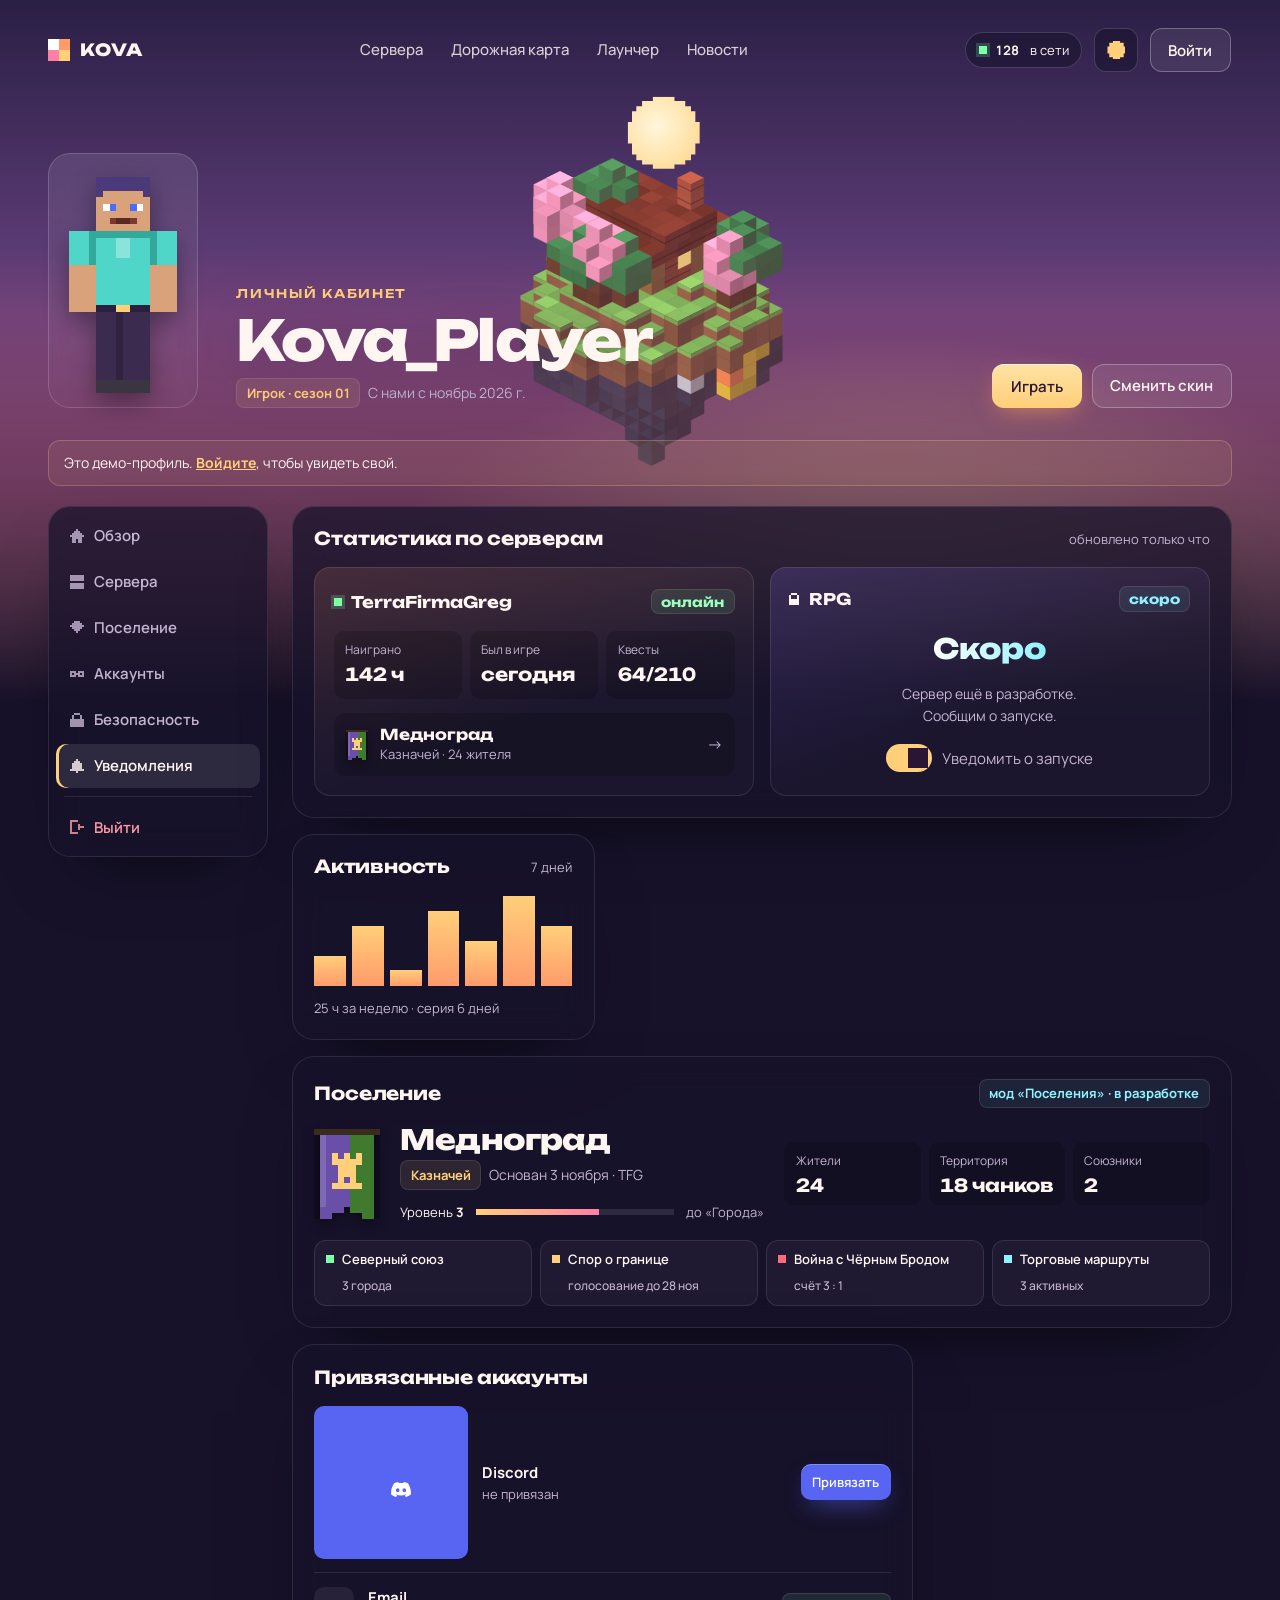
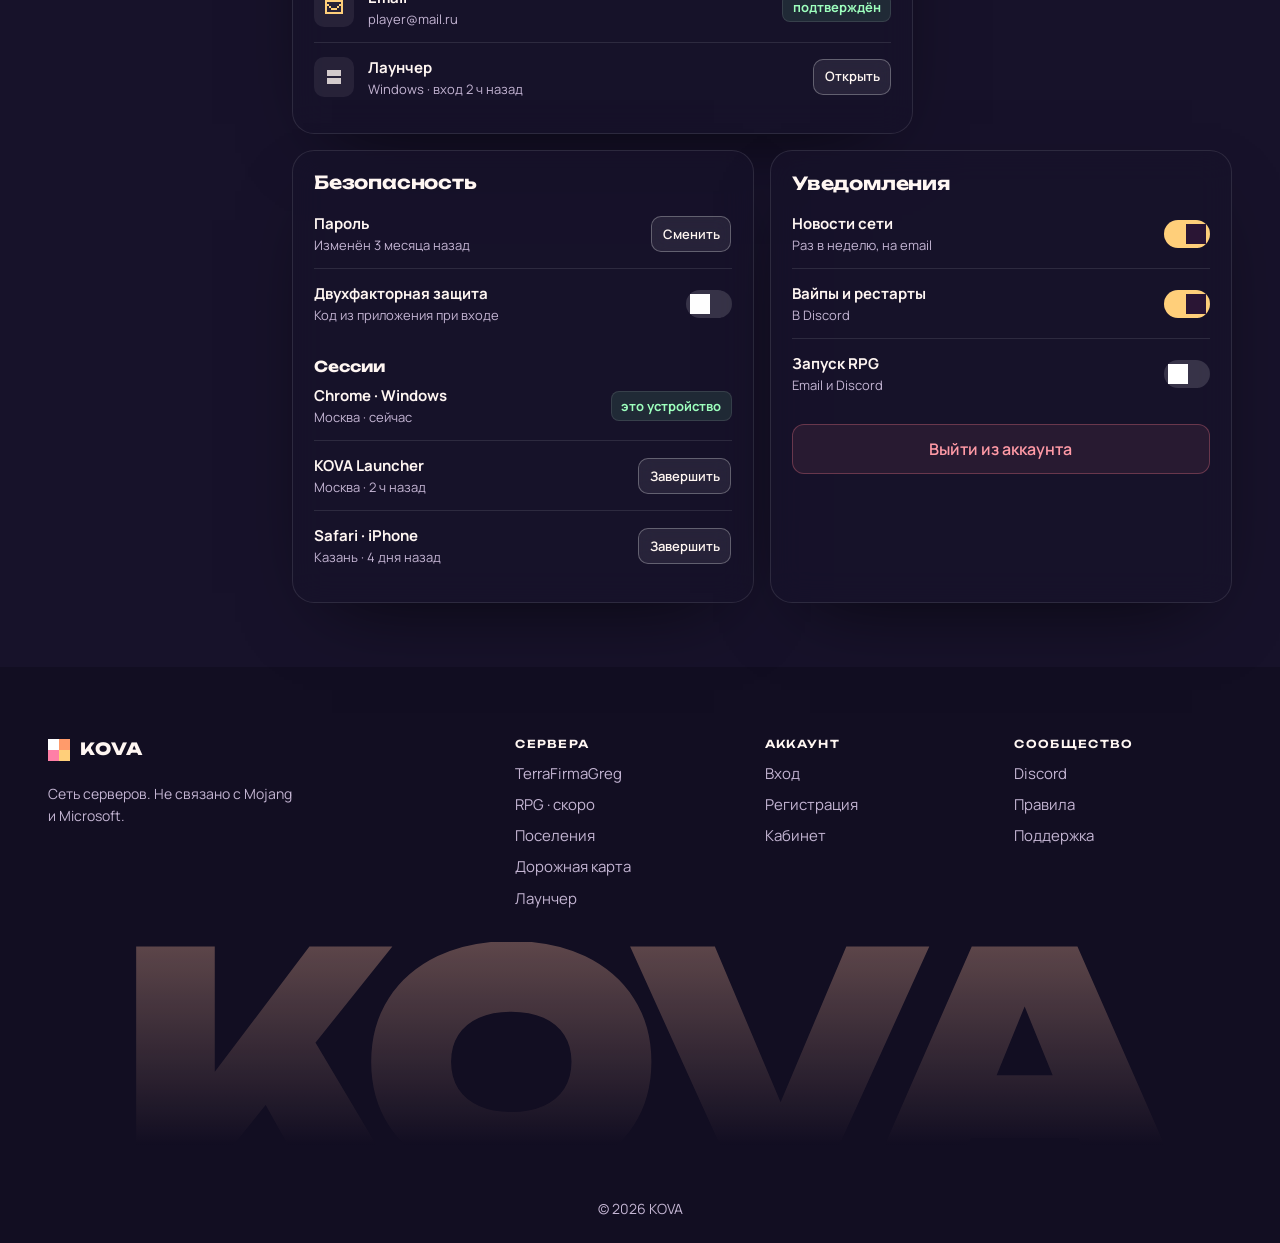
==== commit 01fc6a7c: "Remove balance/currency; add compact settlements section, cabinet city card, launcher city widget (v" ====
--- a/cabinet/index.html
+++ b/cabinet/index.html
@@ -9,7 +9,7 @@
 <script>try{var w=localStorage.getItem("kova.world");if(w==="rpg"){document.documentElement.dataset.server="rpg"}}catch(e){}</script>
 <link rel="icon" href="data:image/svg+xml,%3Csvg xmlns=%22http://www.w3.org/2000/svg%22 viewBox=%220 0 2 2%22 shape-rendering=%22crispEdges%22%3E%3Crect width=%221%22 height=%221%22 fill=%22%23ffcf7a%22/%3E%3Crect x=%221%22 width=%221%22 height=%221%22 fill=%22%23ff7fa6%22/%3E%3Crect y=%221%22 width=%221%22 height=%221%22 fill=%22%23fff%22/%3E%3Crect x=%221%22 y=%221%22 width=%221%22 height=%221%22 fill=%22%23ff9b6b%22/%3E%3C/svg%3E">
 <link rel="preconnect" href="https://fonts.googleapis.com"><link rel="preconnect" href="https://fonts.gstatic.com" crossorigin><link href="https://fonts.googleapis.com/css2?family=Unbounded:wght@400;500;600;800;900&family=Manrope:wght@400;500;600;700&display=swap" rel="stylesheet">
-<link rel="stylesheet" href="../style.css?v=9"><link rel="stylesheet" href="../pages.css?v=9">
+<link rel="stylesheet" href="../style.css?v=10"><link rel="stylesheet" href="../pages.css?v=10">
 <link rel="expect" href="#main" blocking="render">
 </head><body>
 <a class="skip" href="#main">К содержимому</a>
@@ -45,7 +45,7 @@
       <nav class="cab-nav panel rise" style="--i:3" aria-label="Разделы кабинета">
         <a href="#overview" aria-current="true"><span class="ni" aria-hidden="true" style="-webkit-mask:url(&quot;data:image/svg+xml,%3Csvg xmlns='http://www.w3.org/2000/svg' viewBox='0 0 7 7' shape-rendering='crispEdges'%3E%3Cpath d='M3 0h1v1h1v1h1v1h1v1H6v3H4V5H3v2H1V4H0V3h1V2h1V1h1z'/%3E%3C/svg%3E&quot;) center/contain no-repeat;mask:url(&quot;data:image/svg+xml,%3Csvg xmlns='http://www.w3.org/2000/svg' viewBox='0 0 7 7' shape-rendering='crispEdges'%3E%3Cpath d='M3 0h1v1h1v1h1v1h1v1H6v3H4V5H3v2H1V4H0V3h1V2h1V1h1z'/%3E%3C/svg%3E&quot;) center/contain no-repeat"></span>Обзор</a>
         <a href="#servers"><span class="ni" aria-hidden="true" style="-webkit-mask:url(&quot;data:image/svg+xml,%3Csvg xmlns='http://www.w3.org/2000/svg' viewBox='0 0 7 7' shape-rendering='crispEdges'%3E%3Cpath d='M0 0h7v3H0zm0 4h7v3H0z'/%3E%3C/svg%3E&quot;) center/contain no-repeat;mask:url(&quot;data:image/svg+xml,%3Csvg xmlns='http://www.w3.org/2000/svg' viewBox='0 0 7 7' shape-rendering='crispEdges'%3E%3Cpath d='M0 0h7v3H0zm0 4h7v3H0z'/%3E%3C/svg%3E&quot;) center/contain no-repeat"></span>Сервера</a>
-        <a href="#balance"><span class="ni" aria-hidden="true" style="-webkit-mask:url(&quot;data:image/svg+xml,%3Csvg xmlns='http://www.w3.org/2000/svg' viewBox='0 0 7 7' shape-rendering='crispEdges'%3E%3Cpath d='M2 0h3v1h1v1h1v1H6v1H5v1H4v1H3V5H2V4H1V3H0V2h1V1h1z'/%3E%3C/svg%3E&quot;) center/contain no-repeat;mask:url(&quot;data:image/svg+xml,%3Csvg xmlns='http://www.w3.org/2000/svg' viewBox='0 0 7 7' shape-rendering='crispEdges'%3E%3Cpath d='M2 0h3v1h1v1h1v1H6v1H5v1H4v1H3V5H2V4H1V3H0V2h1V1h1z'/%3E%3C/svg%3E&quot;) center/contain no-repeat"></span>Баланс</a>
+        <a href="#city"><span class="ni" aria-hidden="true" style="-webkit-mask:url(&quot;data:image/svg+xml,%3Csvg xmlns='http://www.w3.org/2000/svg' viewBox='0 0 7 7' shape-rendering='crispEdges'%3E%3Cpath d='M2 0h3v1h1v1h1v1H6v1H5v1H4v1H3V5H2V4H1V3H0V2h1V1h1z'/%3E%3C/svg%3E&quot;) center/contain no-repeat;mask:url(&quot;data:image/svg+xml,%3Csvg xmlns='http://www.w3.org/2000/svg' viewBox='0 0 7 7' shape-rendering='crispEdges'%3E%3Cpath d='M2 0h3v1h1v1h1v1H6v1H5v1H4v1H3V5H2V4H1V3H0V2h1V1h1z'/%3E%3C/svg%3E&quot;) center/contain no-repeat"></span>Поселение</a>
         <a href="#accounts"><span class="ni" aria-hidden="true" style="-webkit-mask:url(&quot;data:image/svg+xml,%3Csvg xmlns='http://www.w3.org/2000/svg' viewBox='0 0 7 7' shape-rendering='crispEdges'%3E%3Cpath d='M0 2h3v1H1v1h2v1H0zm4 0h3v3H4V4h2V3H4zM2 3h3v1H2z'/%3E%3C/svg%3E&quot;) center/contain no-repeat;mask:url(&quot;data:image/svg+xml,%3Csvg xmlns='http://www.w3.org/2000/svg' viewBox='0 0 7 7' shape-rendering='crispEdges'%3E%3Cpath d='M0 2h3v1H1v1h2v1H0zm4 0h3v3H4V4h2V3H4zM2 3h3v1H2z'/%3E%3C/svg%3E&quot;) center/contain no-repeat"></span>Аккаунты</a>
         <a href="#security"><span class="ni" aria-hidden="true" style="-webkit-mask:url(&quot;data:image/svg+xml,%3Csvg xmlns='http://www.w3.org/2000/svg' viewBox='0 0 7 7' shape-rendering='crispEdges'%3E%3Cpath d='M2 0h3v1h1v2h1v4H0V3h1V1h1zm0 1v2h3V1z'/%3E%3C/svg%3E&quot;) center/contain no-repeat;mask:url(&quot;data:image/svg+xml,%3Csvg xmlns='http://www.w3.org/2000/svg' viewBox='0 0 7 7' shape-rendering='crispEdges'%3E%3Cpath d='M2 0h3v1h1v2h1v4H0V3h1V1h1zm0 1v2h3V1z'/%3E%3C/svg%3E&quot;) center/contain no-repeat"></span>Безопасность</a>
         <a href="#notify"><span class="ni" aria-hidden="true" style="-webkit-mask:url(&quot;data:image/svg+xml,%3Csvg xmlns='http://www.w3.org/2000/svg' viewBox='0 0 7 7' shape-rendering='crispEdges'%3E%3Cpath d='M3 0h1v1h1v1h1v3h1v1H0V5h1V2h1V1h1zM3 6h1v1H3z'/%3E%3C/svg%3E&quot;) center/contain no-repeat;mask:url(&quot;data:image/svg+xml,%3Csvg xmlns='http://www.w3.org/2000/svg' viewBox='0 0 7 7' shape-rendering='crispEdges'%3E%3Cpath d='M3 0h1v1h1v1h1v3h1v1H0V5h1V2h1V1h1zM3 6h1v1H3z'/%3E%3C/svg%3E&quot;) center/contain no-repeat"></span>Уведомления</a>
@@ -64,8 +64,7 @@
                 <div><dt>Был в игре</dt><dd><time datetime="2026-11-23T14:10">сегодня</time></dd></div>
                 <div><dt>Квесты</dt><dd>64/210</dd></div>
               </dl>
-              <div><p class="hint" style="margin-bottom:.4rem">Технологический уровень · <b style="color:#ffb347">MV</b></p>
-              <div class="tierbar" aria-label="Уровень 3 из 5"><i class="on" style="--t:#a6abb5"></i><i class="on" style="--t:#e8e8f0"></i><i class="on" style="--t:#ffb347"></i><i style="--t:#ffe14d"></i><i style="--t:#c08bff"></i></div></div>
+              <a class="sv-city" href="#city"><canvas class="banner" data-banner="Медноград" aria-hidden="true"></canvas><span><b>Медноград</b><small>Казначей · 24 жителя</small></span><span aria-hidden="true">→</span></a>
             </article>
             <article class="sv sv-rpg">
               <div class="sv-top"><span class="lock" aria-hidden="true"></span>RPG<span class="pill pill-arc">скоро</span></div>
@@ -75,19 +74,30 @@
           </div>
         </section>
 
-        <section class="card-c panel w2 rise" style="--i:5" id="balance" aria-labelledby="h-bal">
-          <div class="ch"><h2 id="h-bal">Баланс</h2></div>
-          <p class="bal"><span class="gem" aria-hidden="true"></span><span data-bal>1&nbsp;250</span><small>кристаллов</small></p>
-          <div class="packs" role="group" aria-label="Пополнить">
-            <button type="button" data-add="100">+100<small>99 ₽</small></button>
-            <button type="button" data-add="500">+500<small>449 ₽</small></button>
-            <button type="button" data-add="1200">+1200<small>990 ₽</small></button>
+        <section class="card-c panel w2 rise" style="--i:5" aria-labelledby="h-q">
+          <div class="ch"><h2 id="h-q">Активность</h2><span class="muted">7 дней</span></div>
+          <div class="spark" aria-label="Часы в игре по дням: 2, 4, 1, 5, 3, 6, 4" role="img"><i style="--h:33%"></i><i style="--h:66%"></i><i style="--h:17%"></i><i style="--h:83%"></i><i style="--h:50%"></i><i style="--h:100%"></i><i style="--h:66%"></i></div>
+          <p class="hint" style="margin-top:.75rem">25 ч за неделю · серия 6 дней</p>
+        </section>
+
+        <section class="card-c panel w6 rise city-card" style="--i:6" id="city" aria-labelledby="h-city">
+          <div class="ch"><h2 id="h-city">Поселение</h2><span class="pill pill-arc">мод «Поселения» · в разработке</span></div>
+          <div class="city-top">
+            <canvas class="banner big" data-banner="Медноград" role="img" aria-label="Герб Меднограда"></canvas>
+            <div class="city-id">
+              <p class="city-name">Медноград</p>
+              <div class="who-meta"><span class="pill pill-sun">Казначей</span><span>Основан 3 ноября · TFG</span></div>
+              <div class="city-lvl"><span>Уровень <b>3</b></span><div class="lvlbar" aria-label="Прогресс до 4 уровня: 62%"><i style="--v:.62"></i></div><span class="muted">до «Города»</span></div>
+            </div>
+            <dl class="kpis city-kpis">
+              <div><dt>Жители</dt><dd>24</dd></div>
+              <div><dt>Территория</dt><dd>18 чанков</dd></div>
+              <div><dt>Союзники</dt><dd>2</dd></div>
+            </dl>
           </div>
-          <ul class="tx" aria-label="Последние операции">
-            <li><span>Пополнение</span><span class="plus">+500</span></li>
-            <li><span>Набор «Кузнец»</span><span class="minus">−300</span></li>
-          </ul>
+          <ul class="cd-rel city-rel"><li><span class="dot-ok" aria-hidden="true"></span>Северный союз<small>3 города</small></li><li><span class="dot-warn" aria-hidden="true"></span>Спор о границе<small>голосование до 28 ноя</small></li><li><span class="dot-war" aria-hidden="true"></span>Война с Чёрным Бродом<small>счёт 3 : 1</small></li><li><span class="dot-trade" aria-hidden="true"></span>Торговые маршруты<small>3 активных</small></li></ul>
         </section>
+
 
         <section class="card-c panel w4 rise" style="--i:6" id="accounts" aria-labelledby="h-acc">
           <div class="ch"><h2 id="h-acc">Привязанные аккаунты</h2></div>
@@ -142,7 +152,7 @@
   <div class="wrap foot-in">
     <div class="foot-cols">
       <div><p class="brand"><span class="brand-mark" aria-hidden="true"></span><span translate="no">KOVA</span></p><p class="muted small">Сеть серверов. Не связано с Mojang и Microsoft.</p></div>
-      <nav aria-label="Сервера"><p class="fh">Сервера</p><a href="../#servers">TerraFirmaGreg</a><a href="../#servers">RPG · скоро</a><a href="../launcher/">Лаунчер</a></nav>
+      <nav aria-label="Сервера"><p class="fh">Сервера</p><a href="../#servers">TerraFirmaGreg</a><a href="../#servers">RPG · скоро</a><a href="../#cities">Поселения</a><a href="../#road">Дорожная карта</a><a href="../launcher/">Лаунчер</a></nav>
       <nav aria-label="Аккаунт"><p class="fh">Аккаунт</p><a href="../login/">Вход</a><a href="../register/">Регистрация</a><a href="../cabinet/">Кабинет</a></nav>
       <nav aria-label="Сообщество"><p class="fh">Сообщество</p><a href="#">Discord</a><a href="#">Правила</a><a href="#">Поддержка</a></nav>
     </div>
@@ -150,6 +160,6 @@
     <p class="foot-copy muted small">© 2026 KOVA</p>
   </div>
 </footer>
-<script type="module" src="../cabinet.js?v=9"></script>
+<script type="module" src="../cabinet.js?v=10"></script>
 </body>
 </html>
--- a/style.css
+++ b/style.css
@@ -441,3 +441,31 @@
 .auth-nick { max-inline-size: 12ch; overflow: hidden; text-overflow: ellipsis; white-space: nowrap; }
 @media (max-width: 560px) { .auth-nick { display: none; } .auth-link.auth-on { padding-inline-end: .3rem; } }
 [data-server="rpg"] .nav nav a::after { background: var(--arcane); }
+
+/* ---------- settlements (compact home section) ---------- */
+.cities { padding-block: clamp(3.5rem, 7vw, 6rem); background: var(--night-2); }
+.cities-grid { display: grid; grid-template-columns: 1fr 1fr; gap: clamp(2rem, 5vw, 4.5rem); align-items: center; }
+.feats { display: grid; grid-template-columns: 1fr 1fr; gap: .5rem; margin: 0; padding: 0; list-style: none; }
+.feats li { display: grid; grid-template-columns: auto 1fr; column-gap: .7rem; padding: .75rem .85rem; border-radius: 14px; background: rgb(255 255 255 / .04); box-shadow: inset 0 0 0 1px var(--line); }
+.feats li:last-child { grid-column: 1 / -1; }
+.feats b { font: 600 .9375rem/1.3 var(--display); }
+.feats span:not(.f-ico) { grid-column: 2; font-size: .8125rem; color: var(--muted); }
+.f-ico { grid-row: span 2; width: 18px; height: 18px; margin-top: 2px; background: var(--sun); -webkit-mask: var(--m) center/contain no-repeat; mask: var(--m) center/contain no-repeat; }
+.pill-dev { font-size: .8125rem; color: var(--muted); }
+.city-demo { position: relative; display: grid; border-radius: 26px; overflow: hidden; min-block-size: 380px;
+  background: radial-gradient(80% 60% at 55% 70%, rgb(255 214 160 / .75), transparent 60%), linear-gradient(180deg, #3a2a59, #b45a86 55%, #f08a8f 80%, #ffc79a); box-shadow: inset 0 0 0 1px var(--line); }
+.cd-art canvas { position: absolute; inset: 0 0 18% 20%; width: 80%; height: 82%; }
+.cd-card { position: relative; align-self: end; justify-self: start; display: grid; gap: .8rem; width: min(300px, 100% - 2rem); margin: 1rem; padding: 1rem; border-radius: 18px; background: rgb(23 18 42 / .78); box-shadow: inset 0 0 0 1px var(--glass-line); backdrop-filter: blur(12px); }
+.cd-top, .lc-top { display: flex; align-items: center; gap: .75rem; }
+.cd-top b, .lc-top b { display: block; font: 700 1.0625rem var(--display); }
+.cd-top small, .lc-top small { color: var(--muted); font-size: .8125rem; }
+canvas.banner { width: 33px; height: 45px; image-rendering: pixelated; flex: none; filter: drop-shadow(0 4px 6px rgb(0 0 0 / .35)); }
+canvas.banner.big { width: 66px; height: 90px; }
+.cd-roles { display: flex; flex-wrap: wrap; gap: .3rem; margin: 0; padding: 0; list-style: none; }
+.cd-roles li { padding: .25rem .55rem; border-radius: 7px; font-size: .75rem; font-weight: 600; background: rgb(255 255 255 / .08); }
+.cd-rel { display: grid; gap: .4rem; margin: 0; padding: 0; list-style: none; font-size: .8125rem; }
+.cd-rel li { display: flex; align-items: center; gap: .5rem; }
+.dot-ok, .dot-warn, .dot-war, .dot-trade { width: 8px; height: 8px; flex: none; }
+.dot-ok { background: #7dffa8; } .dot-warn { background: var(--sun); } .dot-war { background: #ff6b7d; } .dot-trade { background: var(--arcane); }
+@media (max-width: 860px) { .cities-grid { grid-template-columns: 1fr; } .city-demo { min-block-size: 320px; } }
+@media (max-width: 480px) { .feats { grid-template-columns: 1fr; } }
--- a/pages.css
+++ b/pages.css
@@ -375,3 +375,29 @@
   .lw-side button[aria-current="true"]::before { left: -7px; }
   .lw-bar .ver { display: none; }
 }
+
+/* ===== settlement bits: cabinet + launcher ===== */
+.sv-city { display: flex; align-items: center; gap: .75rem; padding: .6rem .75rem; border-radius: 12px; text-decoration: none; background: rgb(0 0 0 / .18); transition: background-color .2s; }
+.sv-city:hover { background: rgb(0 0 0 / .28); }
+.sv-city b { display: block; font: 700 .9375rem var(--display); }
+.sv-city small { display: block; color: var(--muted); font-size: .8125rem; }
+.sv-city > span:last-child { margin-inline-start: auto; color: var(--muted); }
+.sv-city canvas.banner { width: 22px; height: 30px; }
+.spark { display: flex; align-items: end; gap: 6px; height: 90px; }
+.spark i { flex: 1; height: var(--h); background: linear-gradient(180deg, var(--sun), var(--sun-2)); }
+[data-server="rpg"] .spark i { background: linear-gradient(180deg, var(--arcane), var(--violet)); }
+.city-top { display: grid; grid-template-columns: auto 1fr auto; gap: 1.25rem; align-items: center; }
+.city-name { margin: 0 0 .4rem; font: 800 1.75rem/1 var(--display); letter-spacing: -.02em; }
+.city-lvl { display: flex; align-items: center; gap: .75rem; margin-top: .75rem; font-size: .8125rem; }
+.lvlbar { flex: 1; max-inline-size: 220px; height: 6px; background: rgb(255 255 255 / .1); }
+.lvlbar i { display: block; height: 100%; width: calc(var(--v) * 100%); background: linear-gradient(90deg, var(--sun), var(--rose)); }
+.city-kpis { min-inline-size: 320px; }
+.city-rel { grid-template-columns: repeat(4, 1fr); gap: .5rem; margin-top: 1.1rem; }
+.city-rel li { display: grid; grid-template-columns: auto 1fr; column-gap: .5rem; align-items: center; padding: .6rem .75rem; border-radius: 12px; background: rgb(255 255 255 / .04); box-shadow: inset 0 0 0 1px var(--line); font-weight: 600; }
+.city-rel small { grid-column: 2; font-weight: 500; color: var(--muted); font-size: .75rem; }
+.l-city .lc-top { margin-bottom: .75rem; }
+.lc-list { display: grid; gap: .35rem; margin: 0 0 .75rem; padding: 0; list-style: none; font-size: .8125rem; }
+.lc-list li { display: flex; justify-content: space-between; color: var(--muted); }
+.lc-list b { color: var(--ink); } .lc-list .warn { color: var(--sun); }
+@media (max-width: 1100px) { .city-top { grid-template-columns: auto 1fr; } .city-kpis { grid-column: 1 / -1; min-inline-size: 0; } .city-rel { grid-template-columns: 1fr 1fr; } }
+@media (max-width: 560px) { .city-rel { grid-template-columns: 1fr; } }
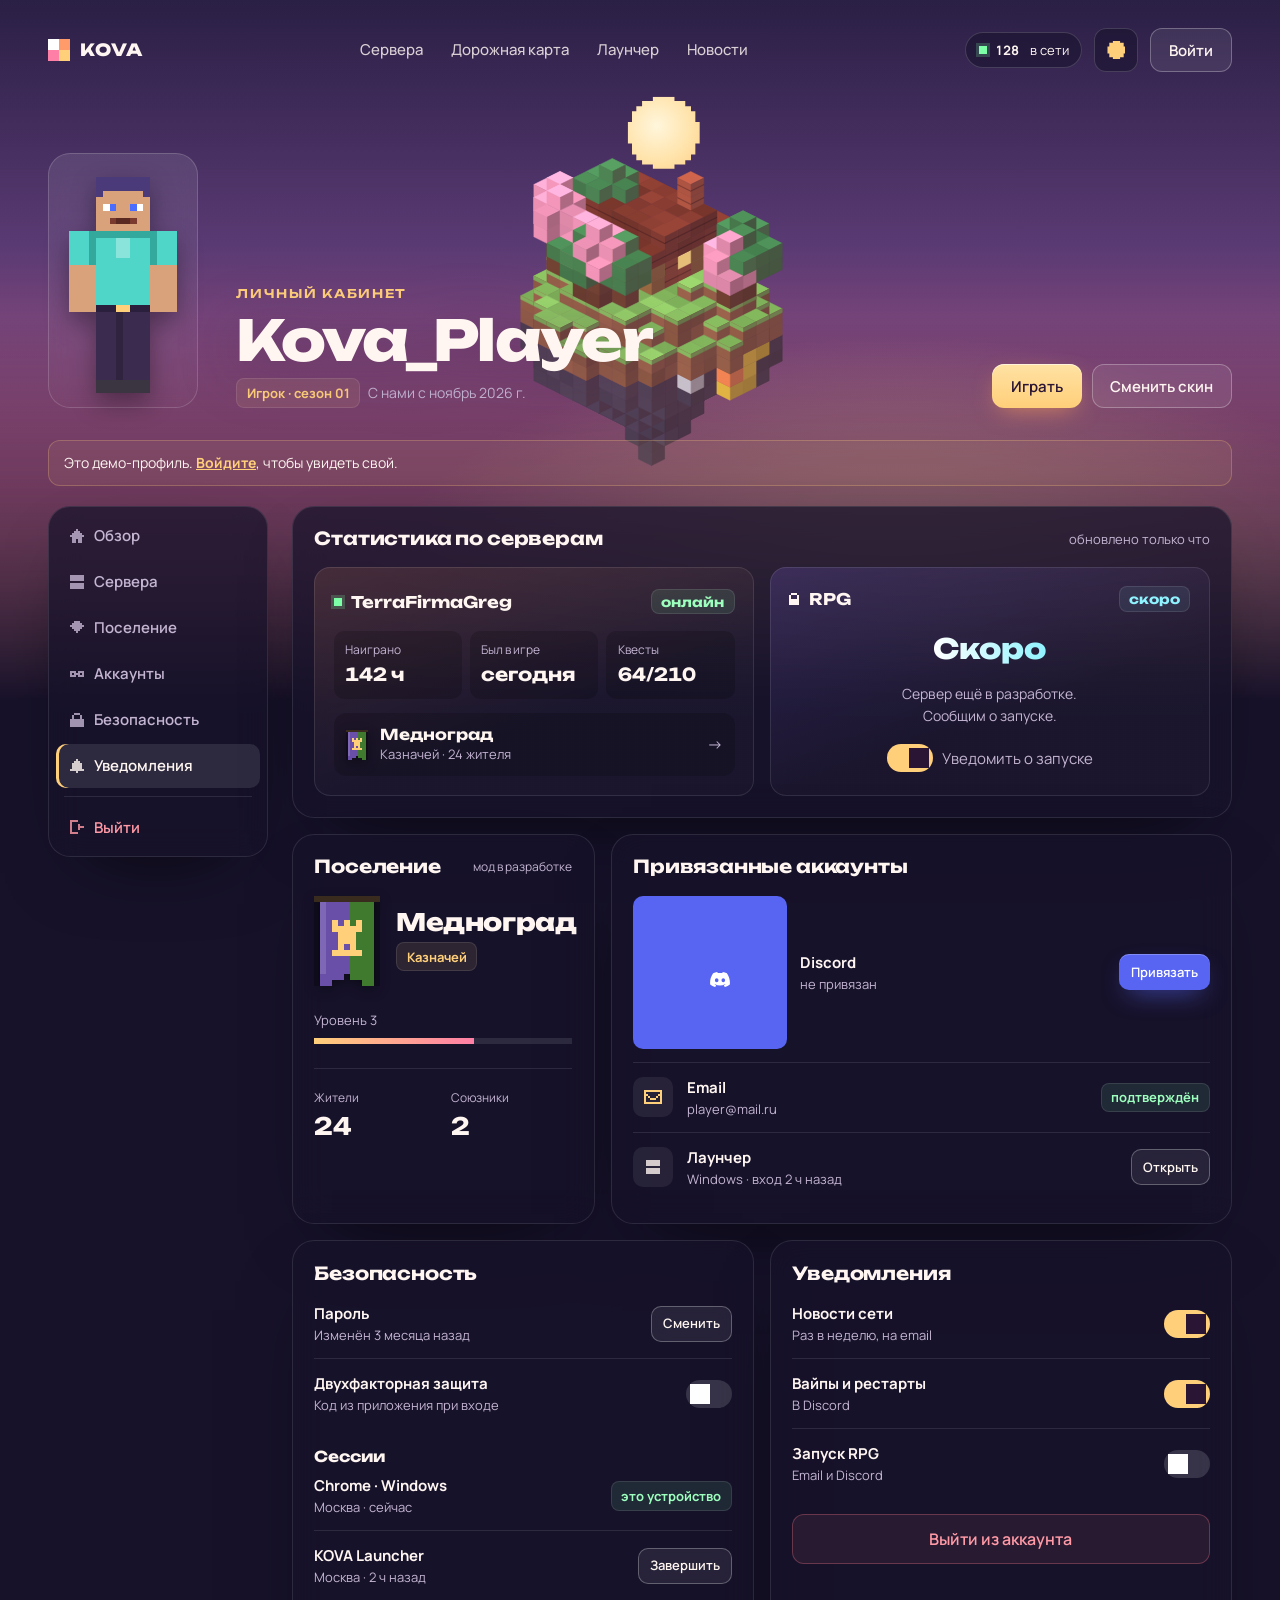
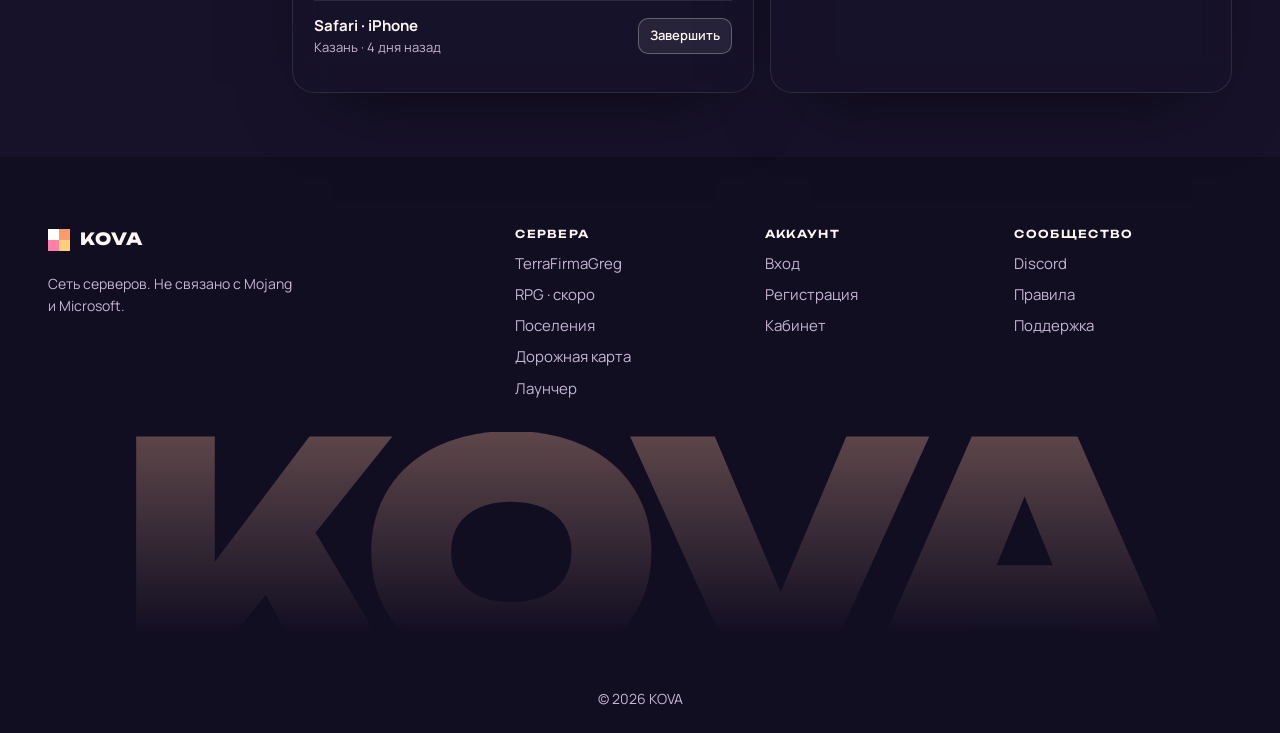
==== commit 10110273: "Cabinet: remove activity block, simplify settlement card (v=11)" ====
--- a/cabinet/index.html
+++ b/cabinet/index.html
@@ -9,7 +9,7 @@
 <script>try{var w=localStorage.getItem("kova.world");if(w==="rpg"){document.documentElement.dataset.server="rpg"}}catch(e){}</script>
 <link rel="icon" href="data:image/svg+xml,%3Csvg xmlns=%22http://www.w3.org/2000/svg%22 viewBox=%220 0 2 2%22 shape-rendering=%22crispEdges%22%3E%3Crect width=%221%22 height=%221%22 fill=%22%23ffcf7a%22/%3E%3Crect x=%221%22 width=%221%22 height=%221%22 fill=%22%23ff7fa6%22/%3E%3Crect y=%221%22 width=%221%22 height=%221%22 fill=%22%23fff%22/%3E%3Crect x=%221%22 y=%221%22 width=%221%22 height=%221%22 fill=%22%23ff9b6b%22/%3E%3C/svg%3E">
 <link rel="preconnect" href="https://fonts.googleapis.com"><link rel="preconnect" href="https://fonts.gstatic.com" crossorigin><link href="https://fonts.googleapis.com/css2?family=Unbounded:wght@400;500;600;800;900&family=Manrope:wght@400;500;600;700&display=swap" rel="stylesheet">
-<link rel="stylesheet" href="../style.css?v=10"><link rel="stylesheet" href="../pages.css?v=10">
+<link rel="stylesheet" href="../style.css?v=11"><link rel="stylesheet" href="../pages.css?v=11">
 <link rel="expect" href="#main" blocking="render">
 </head><body>
 <a class="skip" href="#main">К содержимому</a>
@@ -74,28 +74,14 @@
           </div>
         </section>
 
-        <section class="card-c panel w2 rise" style="--i:5" aria-labelledby="h-q">
-          <div class="ch"><h2 id="h-q">Активность</h2><span class="muted">7 дней</span></div>
-          <div class="spark" aria-label="Часы в игре по дням: 2, 4, 1, 5, 3, 6, 4" role="img"><i style="--h:33%"></i><i style="--h:66%"></i><i style="--h:17%"></i><i style="--h:83%"></i><i style="--h:50%"></i><i style="--h:100%"></i><i style="--h:66%"></i></div>
-          <p class="hint" style="margin-top:.75rem">25 ч за неделю · серия 6 дней</p>
-        </section>
-
-        <section class="card-c panel w6 rise city-card" style="--i:6" id="city" aria-labelledby="h-city">
-          <div class="ch"><h2 id="h-city">Поселение</h2><span class="pill pill-arc">мод «Поселения» · в разработке</span></div>
-          <div class="city-top">
+        <section class="card-c panel w2 rise city-card" style="--i:5" id="city" aria-labelledby="h-city">
+          <div class="ch"><h2 id="h-city">Поселение</h2><span class="dev-tag">мод в разработке</span></div>
+          <div class="city-head">
             <canvas class="banner big" data-banner="Медноград" role="img" aria-label="Герб Меднограда"></canvas>
-            <div class="city-id">
-              <p class="city-name">Медноград</p>
-              <div class="who-meta"><span class="pill pill-sun">Казначей</span><span>Основан 3 ноября · TFG</span></div>
-              <div class="city-lvl"><span>Уровень <b>3</b></span><div class="lvlbar" aria-label="Прогресс до 4 уровня: 62%"><i style="--v:.62"></i></div><span class="muted">до «Города»</span></div>
-            </div>
-            <dl class="kpis city-kpis">
-              <div><dt>Жители</dt><dd>24</dd></div>
-              <div><dt>Территория</dt><dd>18 чанков</dd></div>
-              <div><dt>Союзники</dt><dd>2</dd></div>
-            </dl>
+            <div><p class="city-name">Медноград</p><span class="pill pill-sun">Казначей</span></div>
           </div>
-          <ul class="cd-rel city-rel"><li><span class="dot-ok" aria-hidden="true"></span>Северный союз<small>3 города</small></li><li><span class="dot-warn" aria-hidden="true"></span>Спор о границе<small>голосование до 28 ноя</small></li><li><span class="dot-war" aria-hidden="true"></span>Война с Чёрным Бродом<small>счёт 3 : 1</small></li><li><span class="dot-trade" aria-hidden="true"></span>Торговые маршруты<small>3 активных</small></li></ul>
+          <div class="city-lvl"><span>Уровень 3</span><div class="lvlbar" aria-label="Прогресс до 4 уровня: 62%"><i style="--v:.62"></i></div></div>
+          <dl class="city-nums"><div><dt>Жители</dt><dd>24</dd></div><div><dt>Союзники</dt><dd>2</dd></div></dl>
         </section>
 
 
@@ -160,6 +146,6 @@
     <p class="foot-copy muted small">© 2026 KOVA</p>
   </div>
 </footer>
-<script type="module" src="../cabinet.js?v=10"></script>
+<script type="module" src="../cabinet.js?v=11"></script>
 </body>
 </html>
--- a/pages.css
+++ b/pages.css
@@ -401,3 +401,13 @@
 .lc-list b { color: var(--ink); } .lc-list .warn { color: var(--sun); }
 @media (max-width: 1100px) { .city-top { grid-template-columns: auto 1fr; } .city-kpis { grid-column: 1 / -1; min-inline-size: 0; } .city-rel { grid-template-columns: 1fr 1fr; } }
 @media (max-width: 560px) { .city-rel { grid-template-columns: 1fr; } }
+
+/* simplified city card */
+.dev-tag { font-size: .75rem; color: var(--muted); }
+.city-card .city-head { display: flex; align-items: center; gap: 1rem; margin-block: .25rem 1.5rem; }
+.city-card .city-name { margin: 0 0 .5rem; font: 800 1.5rem/1 var(--display); }
+.city-card .city-lvl { display: grid; gap: .5rem; margin: 0 0 1.5rem; font-size: .8125rem; color: var(--muted); }
+.city-card .lvlbar { max-inline-size: none; }
+.city-nums { display: grid; grid-template-columns: 1fr 1fr; gap: 1rem; margin: 0; padding-top: 1.25rem; border-top: 1px solid var(--line); }
+.city-nums dt { font-size: .75rem; color: var(--muted); }
+.city-nums dd { margin: .2rem 0 0; font: 700 1.5rem var(--display); font-variant-numeric: tabular-nums; }
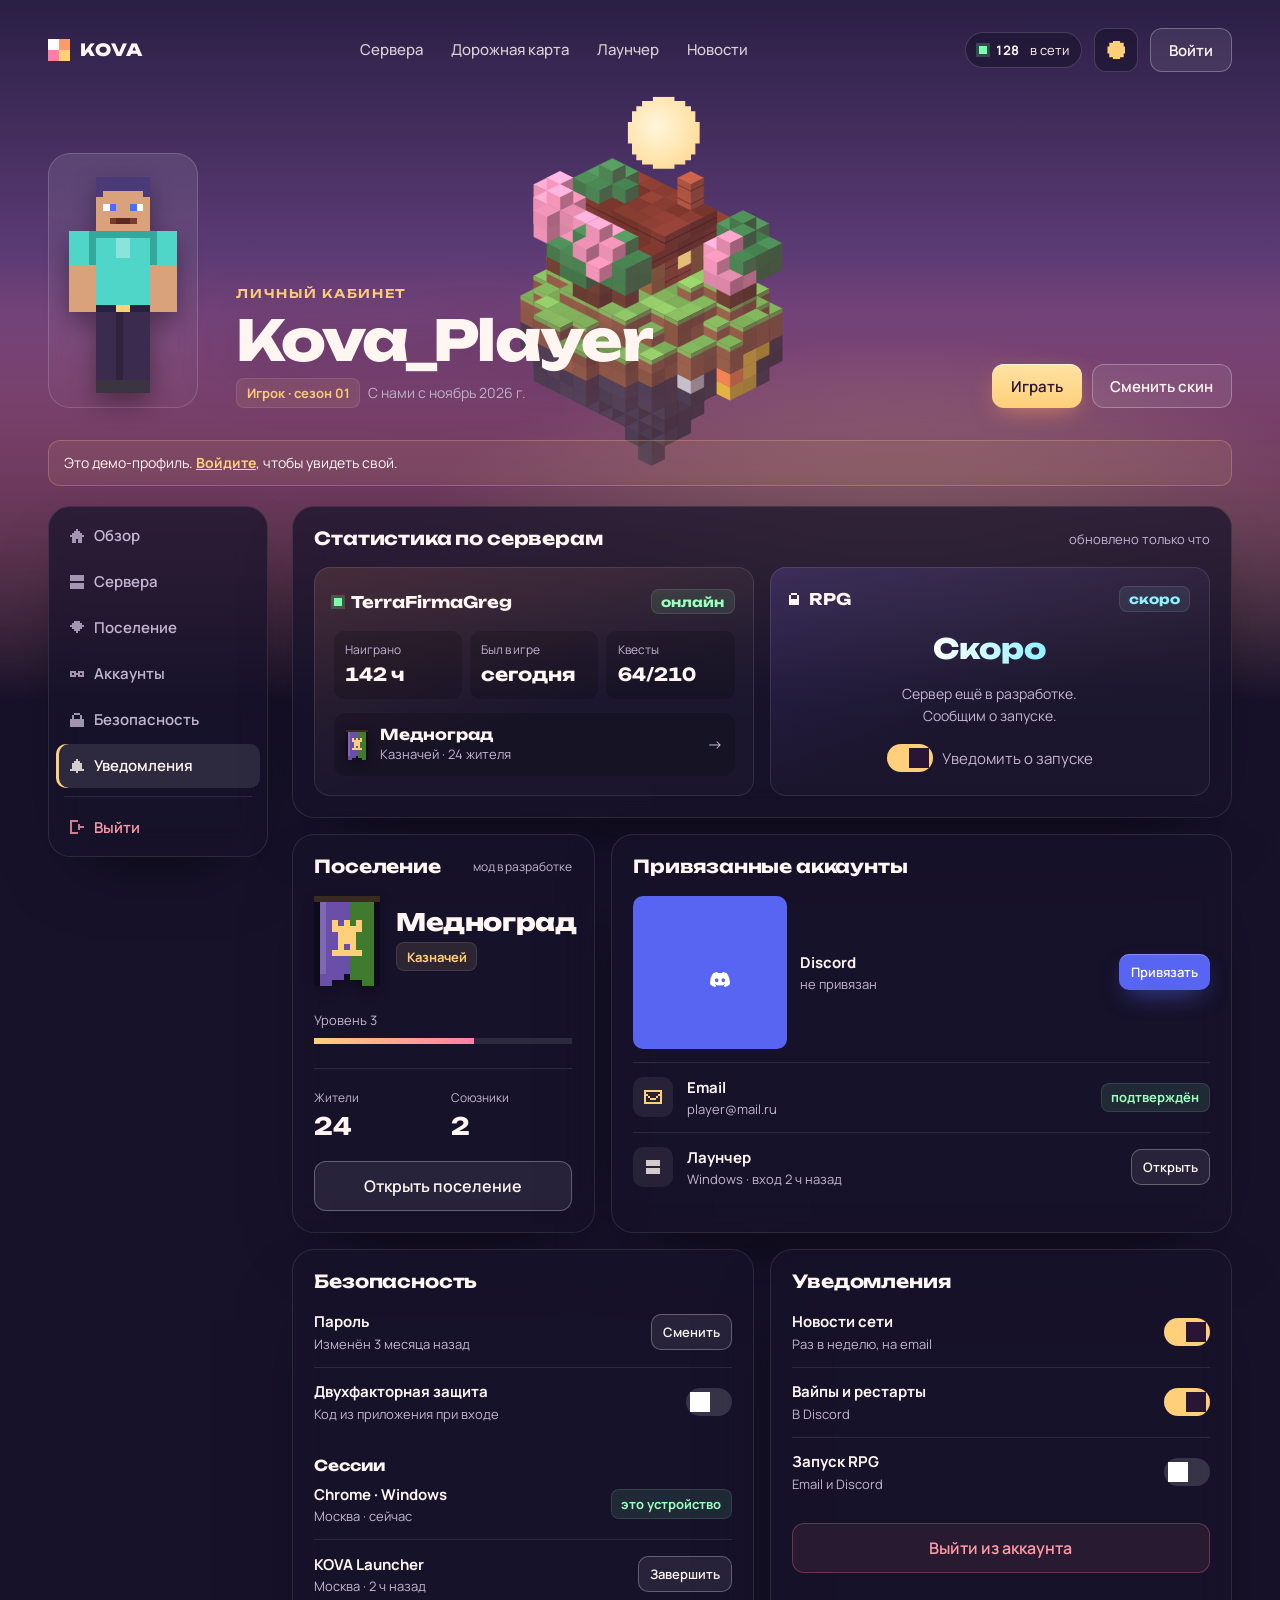
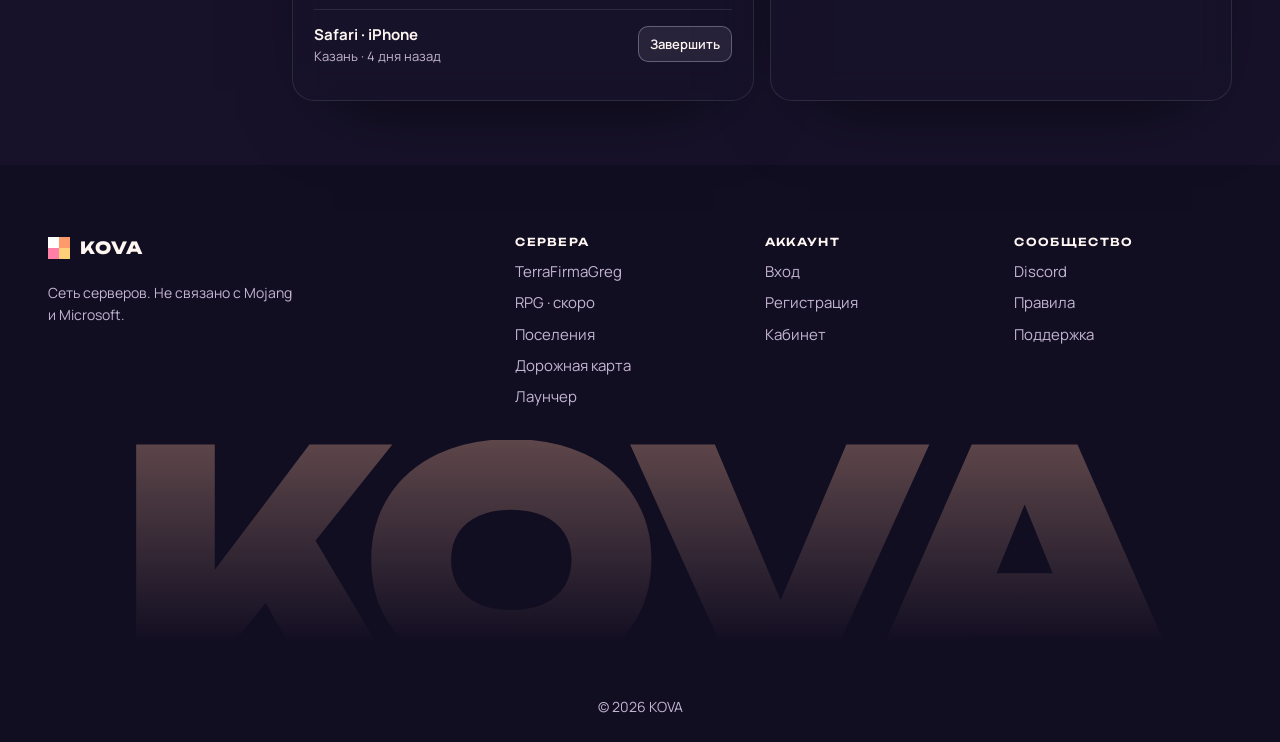
==== commit 54d7cff0: "Add role-based settlement page /settlement/ with demo role switcher; link from cabinet, home, launch" ====
--- a/cabinet/index.html
+++ b/cabinet/index.html
@@ -9,7 +9,7 @@
 <script>try{var w=localStorage.getItem("kova.world");if(w==="rpg"){document.documentElement.dataset.server="rpg"}}catch(e){}</script>
 <link rel="icon" href="data:image/svg+xml,%3Csvg xmlns=%22http://www.w3.org/2000/svg%22 viewBox=%220 0 2 2%22 shape-rendering=%22crispEdges%22%3E%3Crect width=%221%22 height=%221%22 fill=%22%23ffcf7a%22/%3E%3Crect x=%221%22 width=%221%22 height=%221%22 fill=%22%23ff7fa6%22/%3E%3Crect y=%221%22 width=%221%22 height=%221%22 fill=%22%23fff%22/%3E%3Crect x=%221%22 y=%221%22 width=%221%22 height=%221%22 fill=%22%23ff9b6b%22/%3E%3C/svg%3E">
 <link rel="preconnect" href="https://fonts.googleapis.com"><link rel="preconnect" href="https://fonts.gstatic.com" crossorigin><link href="https://fonts.googleapis.com/css2?family=Unbounded:wght@400;500;600;800;900&family=Manrope:wght@400;500;600;700&display=swap" rel="stylesheet">
-<link rel="stylesheet" href="../style.css?v=11"><link rel="stylesheet" href="../pages.css?v=11">
+<link rel="stylesheet" href="../style.css?v=12"><link rel="stylesheet" href="../pages.css?v=12">
 <link rel="expect" href="#main" blocking="render">
 </head><body>
 <a class="skip" href="#main">К содержимому</a>
@@ -82,6 +82,7 @@
           </div>
           <div class="city-lvl"><span>Уровень 3</span><div class="lvlbar" aria-label="Прогресс до 4 уровня: 62%"><i style="--v:.62"></i></div></div>
           <dl class="city-nums"><div><dt>Жители</dt><dd>24</dd></div><div><dt>Союзники</dt><dd>2</dd></div></dl>
+          <a class="btn btn-ghost btn-block" href="../settlement/" style="margin-top:1.25rem">Открыть поселение</a>
         </section>
 
 
@@ -146,6 +147,6 @@
     <p class="foot-copy muted small">© 2026 KOVA</p>
   </div>
 </footer>
-<script type="module" src="../cabinet.js?v=11"></script>
+<script type="module" src="../cabinet.js?v=12"></script>
 </body>
 </html>
--- a/pages.css
+++ b/pages.css
@@ -411,3 +411,74 @@
 .city-nums { display: grid; grid-template-columns: 1fr 1fr; gap: 1rem; margin: 0; padding-top: 1.25rem; border-top: 1px solid var(--line); }
 .city-nums dt { font-size: .75rem; color: var(--muted); }
 .city-nums dd { margin: .2rem 0 0; font: 700 1.5rem var(--display); font-variant-numeric: tabular-nums; }
+
+/* ===== settlement page ===== */
+.st { width: min(1080px, 100% - 2 * var(--gutter)); margin-inline: auto; display: grid; gap: 1.5rem; }
+.st-hero { display: grid; grid-template-columns: auto 1fr auto; gap: clamp(1rem, 3vw, 2rem); align-items: center; padding-block: 1rem 1.5rem; view-transition-name: st-hero; }
+canvas.banner.huge { width: 88px; height: 120px; }
+.st-lvl { display: flex; align-items: center; gap: .75rem; margin-top: 1rem; max-inline-size: 320px; font-size: .875rem; color: var(--muted); }
+.st-lvl .lvlbar { flex: 1; }
+.st-hero-act { display: grid; justify-items: end; gap: .6rem; }
+.st-hero-act .pill { view-transition-name: role-pill; font-size: .9375rem; padding: .45rem .8rem; }
+.roles-pick { display: flex; flex-wrap: wrap; gap: .4rem; margin: 0; padding: 0; border: 0; }
+.roles-pick legend { width: 100%; margin-bottom: .6rem; font: 600 .75rem var(--display); letter-spacing: .12em; text-transform: uppercase; color: var(--muted); }
+.roles-pick label { position: relative; flex: 1 1 150px; cursor: pointer; }
+.roles-pick input { position: absolute; inset: 0; opacity: 0; margin: 0; cursor: pointer; }
+.roles-pick span { display: grid; gap: .15rem; padding: .7rem .9rem; border-radius: 14px; background: rgb(255 255 255 / .04); box-shadow: inset 0 0 0 1px var(--line); transition: background-color .2s, box-shadow .2s; }
+.roles-pick b { font: 600 .9375rem var(--display); }
+.roles-pick small { font-size: .75rem; color: var(--muted); }
+.roles-pick label:hover span { background: rgb(255 255 255 / .07); }
+.roles-pick input:checked + span { background: rgb(255 207 122 / .1); box-shadow: inset 0 0 0 2px var(--sun); }
+[data-server="rpg"] .roles-pick input:checked + span { background: rgb(143 243 255 / .08); box-shadow: inset 0 0 0 2px var(--arcane); }
+.roles-pick input:focus-visible + span { outline: 2px solid var(--sun); outline-offset: 2px; }
+.st-app { overflow: hidden; view-transition-name: st-app; }
+.st-tabs { display: flex; gap: .25rem; overflow-x: auto; scrollbar-width: none; padding: .5rem .5rem 0; border-bottom: 1px solid var(--line); }
+.st-tabs [role="tab"] { flex: none; min-block-size: 44px; padding: .5rem 1rem; border: 0; border-radius: 10px 10px 0 0; font: 600 .9375rem var(--body); color: var(--muted); background: none; cursor: pointer; }
+.st-tabs [role="tab"]:hover { color: var(--ink); }
+.st-tabs [role="tab"][aria-selected="true"] { color: var(--ink); box-shadow: inset 0 -2px 0 var(--sun); }
+[data-server="rpg"] .st-tabs [role="tab"][aria-selected="true"] { box-shadow: inset 0 -2px 0 var(--arcane); }
+.st-tabs [data-tab="manage"] { margin-inline-start: auto; }
+.st-body { padding: clamp(1.25rem, 3vw, 2rem); }
+.st-panel { display: grid; gap: 1.25rem; max-inline-size: 760px; }
+.st-panel h3 { margin: 0; font: 700 1.25rem var(--display); }
+.st-panel h4 { margin: 0 0 .75rem; font: 600 .75rem var(--display); letter-spacing: .12em; text-transform: uppercase; color: var(--muted); }
+.st-row { display: flex; justify-content: space-between; align-items: center; gap: 1rem; }
+.st-nums { display: grid; grid-template-columns: repeat(3, 1fr); gap: 1rem; margin: 0; }
+.st-nums dt { font-size: .75rem; color: var(--muted); }
+.st-nums dd { margin: .2rem 0 0; font: 800 2rem var(--display); font-variant-numeric: tabular-nums; }
+.st-card { padding: 1.25rem; border-radius: 16px; background: rgb(255 255 255 / .04); box-shadow: inset 0 0 0 1px var(--line); }
+.vote h3 { margin-bottom: 1rem; text-wrap: balance; }
+.vbar { height: 8px; background: rgb(255 122 138 / .35); }
+.vbar i { display: block; height: 100%; width: calc(var(--v) * 100%); background: #7dffa8; transition: width .4s var(--ease); }
+.vmeta { display: flex; justify-content: space-between; margin: .5rem 0 1rem; font-size: .8125rem; color: var(--muted); font-variant-numeric: tabular-nums; }
+.vmeta b { color: var(--ink); }
+.st-actions { display: flex; flex-wrap: wrap; gap: .6rem; }
+[data-v][aria-pressed="true"] { box-shadow: inset 0 0 0 2px #fff; }
+.chron-s { display: grid; gap: .6rem; margin: 0; padding: 0; list-style: none; font-size: .875rem; }
+.chron-s time { display: inline-block; min-inline-size: 4.5rem; color: var(--muted); font-variant-numeric: tabular-nums; }
+.ppl canvas { width: 36px; height: 36px; image-rendering: pixelated; border-radius: 8px; flex: none; }
+.inp.sel { inline-size: auto; min-block-size: 38px; padding: .3rem .6rem; font-size: .8125rem; }
+.stock { display: grid; grid-template-columns: repeat(3, 1fr); gap: .75rem; margin: 0; padding: 0; list-style: none; }
+.stock li { display: grid; padding: 1rem; border-radius: 14px; background: rgb(255 255 255 / .04); box-shadow: inset 0 0 0 1px var(--line); }
+.stock b { font: 800 1.5rem var(--display); font-variant-numeric: tabular-nums; }
+.stock span { font-size: .8125rem; color: var(--muted); }
+.taxv { font: 800 1.25rem var(--display); font-variant-numeric: tabular-nums; }
+.war { text-align: center; }
+.war-t { color: #ff9aa6 !important; }
+.score { margin: .25rem 0; font: 900 3rem/1 var(--display); font-variant-numeric: tabular-nums; }
+.score span { color: var(--muted); }
+.pill-war { color: #ff9aa6; background: rgb(255 107 125 / .1); }
+.st-form { max-inline-size: 440px; }
+@media (prefers-reduced-motion: no-preference) {
+  .st-app::view-transition-old(root), .st-app::view-transition-new(root) { animation-duration: .3s; }
+  ::view-transition-old(st-app) { animation: lw-out .25s var(--ease) both; }
+  ::view-transition-new(st-app) { animation: lw-in .4s var(--ease) both; }
+}
+@media (max-width: 700px) {
+  .st-hero { grid-template-columns: auto 1fr; }
+  .st-hero-act { grid-column: 1 / -1; justify-items: start; grid-auto-flow: column; justify-content: start; }
+  canvas.banner.huge { width: 66px; height: 90px; }
+  .st-nums dd { font-size: 1.5rem; }
+  .roles-pick label { flex-basis: 45%; }
+  .st-tabs [data-tab="manage"] { margin-inline-start: 0; }
+}
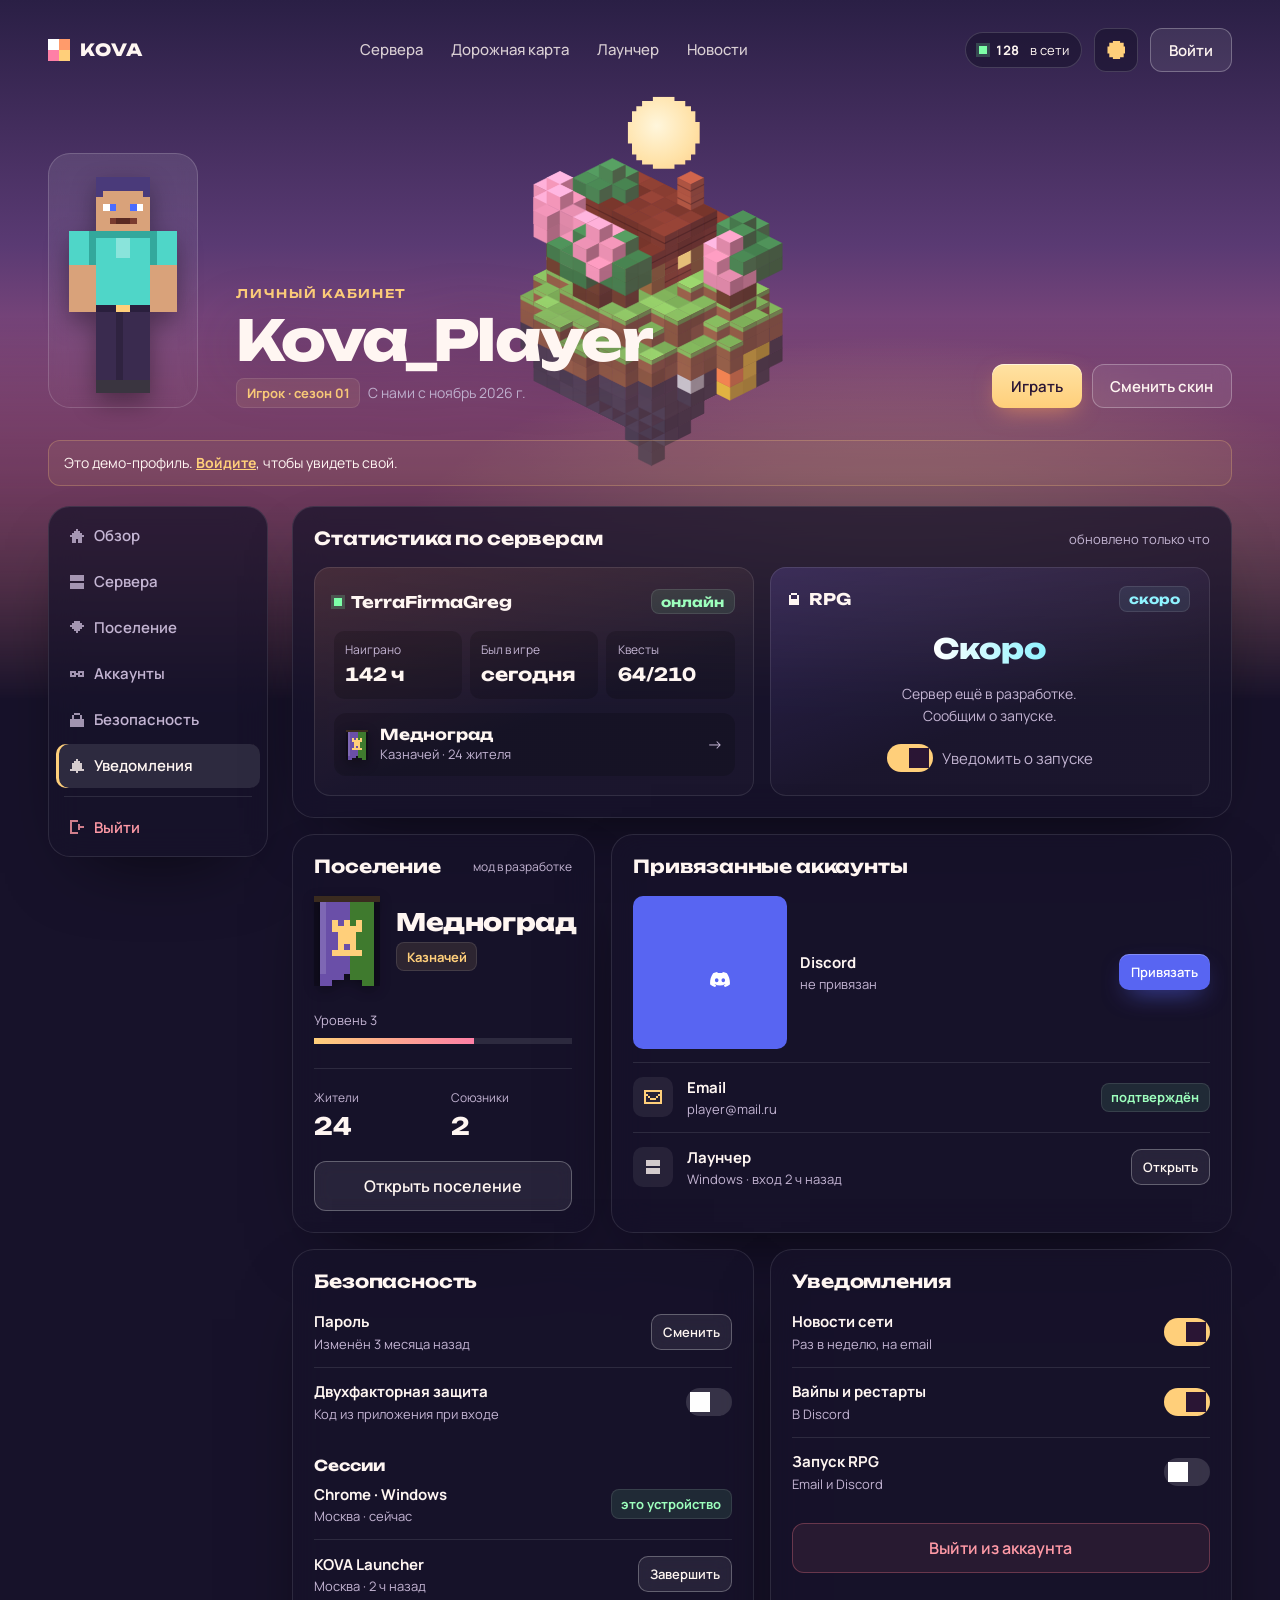
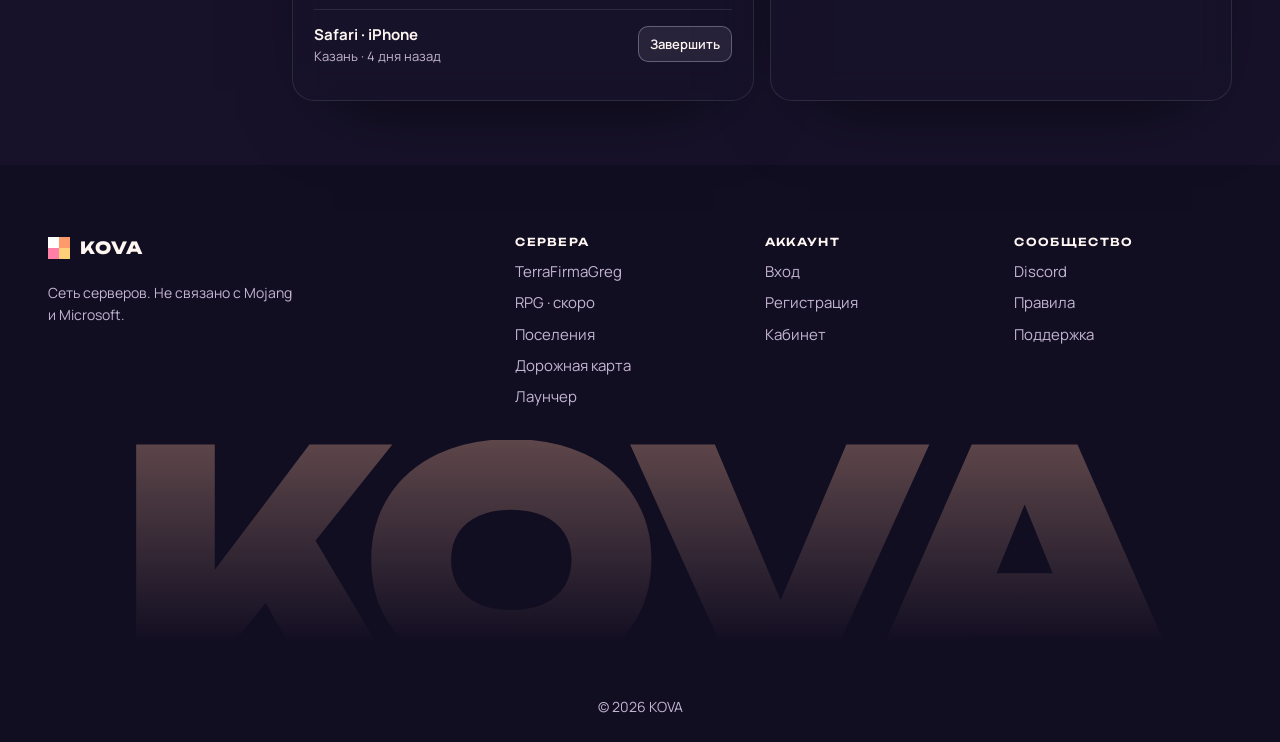
==== commit 4c262d3a: "Settlements: trim to mod v1 scope, war score preview, design doc docs/settlements-mod.md (v=13)" ====
--- a/cabinet/index.html
+++ b/cabinet/index.html
@@ -9,7 +9,7 @@
 <script>try{var w=localStorage.getItem("kova.world");if(w==="rpg"){document.documentElement.dataset.server="rpg"}}catch(e){}</script>
 <link rel="icon" href="data:image/svg+xml,%3Csvg xmlns=%22http://www.w3.org/2000/svg%22 viewBox=%220 0 2 2%22 shape-rendering=%22crispEdges%22%3E%3Crect width=%221%22 height=%221%22 fill=%22%23ffcf7a%22/%3E%3Crect x=%221%22 width=%221%22 height=%221%22 fill=%22%23ff7fa6%22/%3E%3Crect y=%221%22 width=%221%22 height=%221%22 fill=%22%23fff%22/%3E%3Crect x=%221%22 y=%221%22 width=%221%22 height=%221%22 fill=%22%23ff9b6b%22/%3E%3C/svg%3E">
 <link rel="preconnect" href="https://fonts.googleapis.com"><link rel="preconnect" href="https://fonts.gstatic.com" crossorigin><link href="https://fonts.googleapis.com/css2?family=Unbounded:wght@400;500;600;800;900&family=Manrope:wght@400;500;600;700&display=swap" rel="stylesheet">
-<link rel="stylesheet" href="../style.css?v=12"><link rel="stylesheet" href="../pages.css?v=12">
+<link rel="stylesheet" href="../style.css?v=13"><link rel="stylesheet" href="../pages.css?v=13">
 <link rel="expect" href="#main" blocking="render">
 </head><body>
 <a class="skip" href="#main">К содержимому</a>
@@ -147,6 +147,6 @@
     <p class="foot-copy muted small">© 2026 KOVA</p>
   </div>
 </footer>
-<script type="module" src="../cabinet.js?v=12"></script>
+<script type="module" src="../cabinet.js?v=13"></script>
 </body>
 </html>
--- a/pages.css
+++ b/pages.css
@@ -482,3 +482,8 @@
   .roles-pick label { flex-basis: 45%; }
   .st-tabs [data-tab="manage"] { margin-inline-start: 0; }
 }
+.warscore .ws { display: grid; grid-template-columns: 1fr auto 1fr; align-items: center; gap: 1rem; margin-top: 1rem; }
+.ws-side { display: grid; justify-items: center; gap: .3rem; text-align: center; }
+.ws-side b { font: 700 .9375rem var(--display); }
+.ws-side small { font-size: .75rem; color: var(--muted); }
+.warscore .score { margin: 0; }
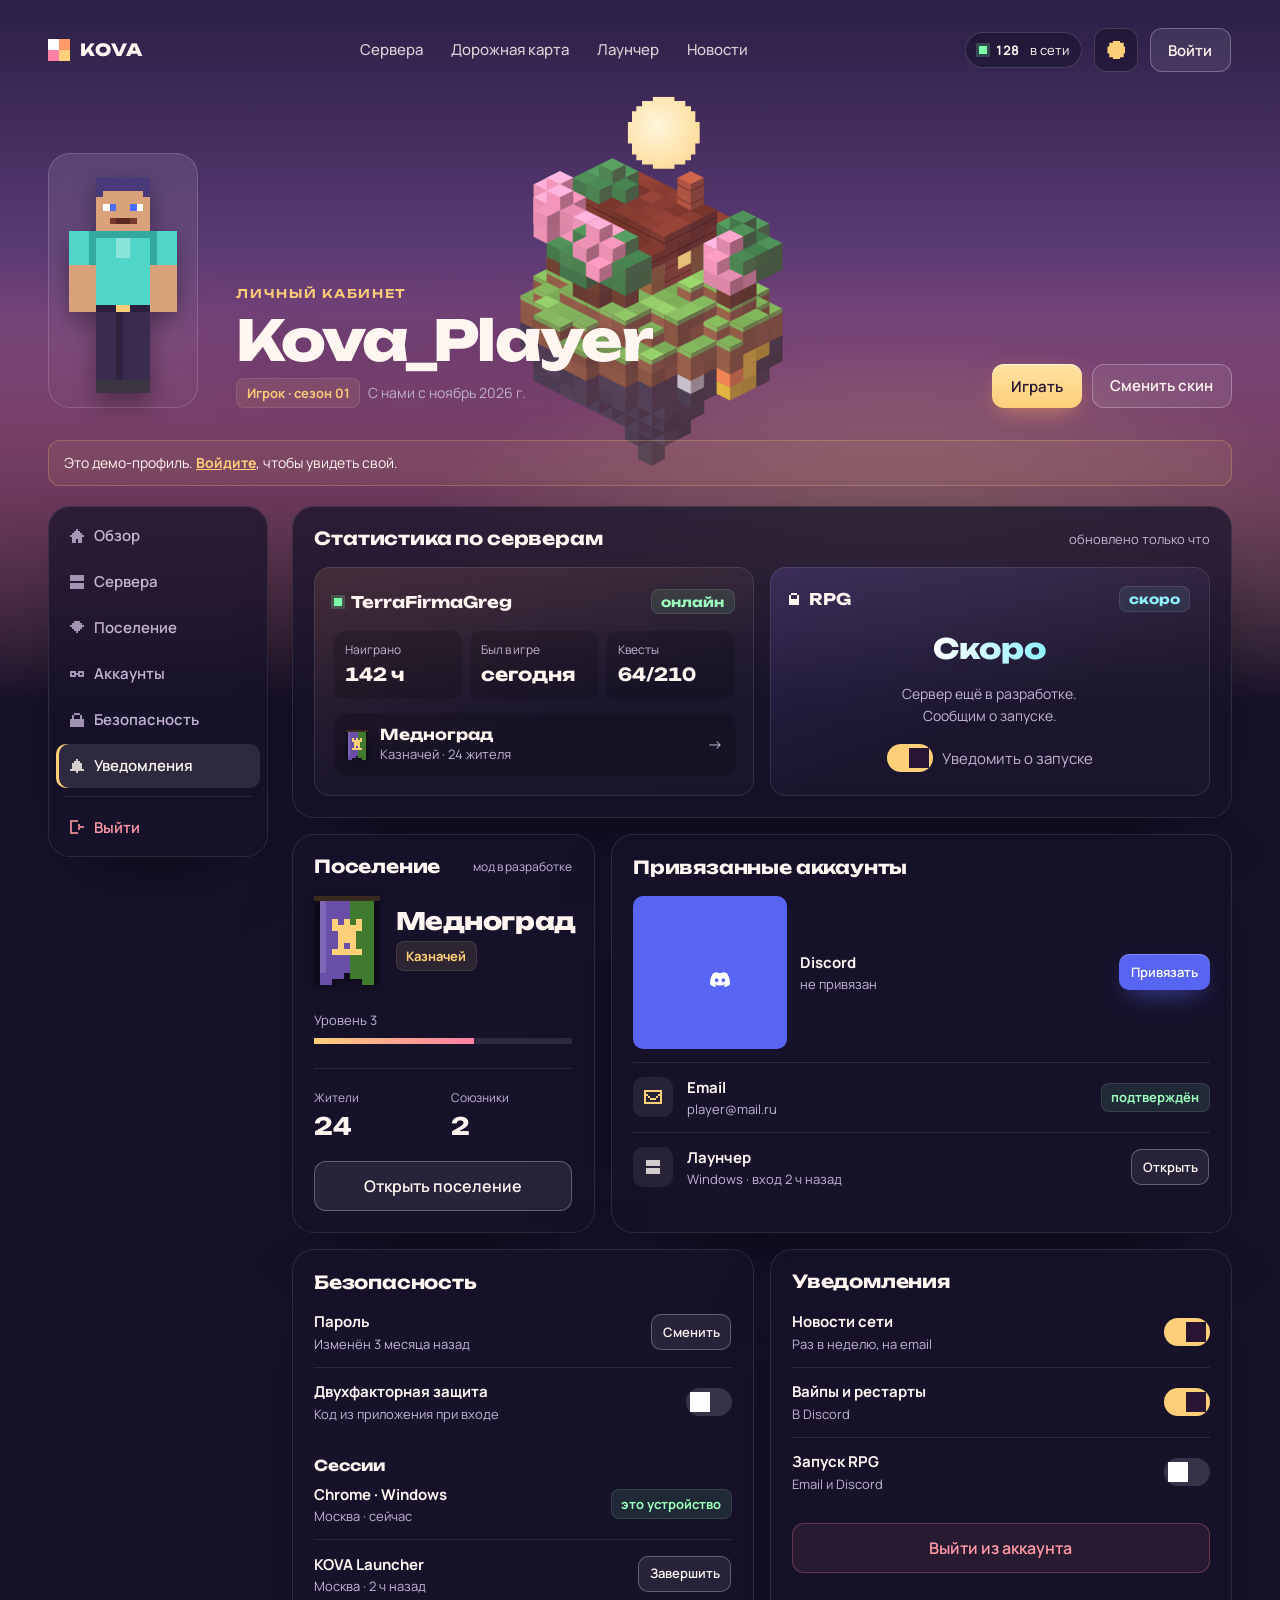
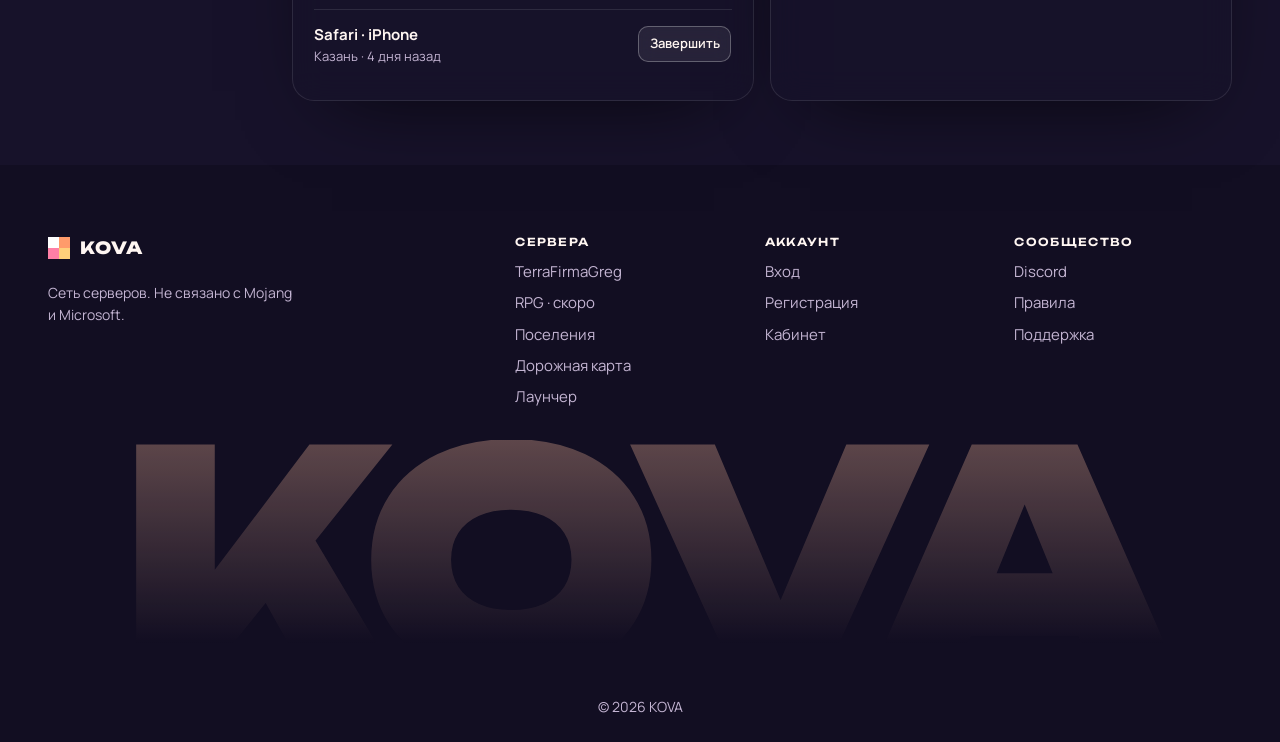
==== commit 1c83d049: "Launcher: inline per-server modpack update on server cards (drop download screen); unnamed alliances" ====
--- a/cabinet/index.html
+++ b/cabinet/index.html
@@ -9,7 +9,7 @@
 <script>try{var w=localStorage.getItem("kova.world");if(w==="rpg"){document.documentElement.dataset.server="rpg"}}catch(e){}</script>
 <link rel="icon" href="data:image/svg+xml,%3Csvg xmlns=%22http://www.w3.org/2000/svg%22 viewBox=%220 0 2 2%22 shape-rendering=%22crispEdges%22%3E%3Crect width=%221%22 height=%221%22 fill=%22%23ffcf7a%22/%3E%3Crect x=%221%22 width=%221%22 height=%221%22 fill=%22%23ff7fa6%22/%3E%3Crect y=%221%22 width=%221%22 height=%221%22 fill=%22%23fff%22/%3E%3Crect x=%221%22 y=%221%22 width=%221%22 height=%221%22 fill=%22%23ff9b6b%22/%3E%3C/svg%3E">
 <link rel="preconnect" href="https://fonts.googleapis.com"><link rel="preconnect" href="https://fonts.gstatic.com" crossorigin><link href="https://fonts.googleapis.com/css2?family=Unbounded:wght@400;500;600;800;900&family=Manrope:wght@400;500;600;700&display=swap" rel="stylesheet">
-<link rel="stylesheet" href="../style.css?v=13"><link rel="stylesheet" href="../pages.css?v=13">
+<link rel="stylesheet" href="../style.css?v=14"><link rel="stylesheet" href="../pages.css?v=14">
 <link rel="expect" href="#main" blocking="render">
 </head><body>
 <a class="skip" href="#main">К содержимому</a>
@@ -147,6 +147,6 @@
     <p class="foot-copy muted small">© 2026 KOVA</p>
   </div>
 </footer>
-<script type="module" src="../cabinet.js?v=13"></script>
+<script type="module" src="../cabinet.js?v=14"></script>
 </body>
 </html>
--- a/style.css
+++ b/style.css
@@ -469,3 +469,7 @@
 .dot-ok { background: #7dffa8; } .dot-warn { background: var(--sun); } .dot-war { background: #ff6b7d; } .dot-trade { background: var(--arcane); }
 @media (max-width: 860px) { .cities-grid { grid-template-columns: 1fr; } .city-demo { min-block-size: 320px; } }
 @media (max-width: 480px) { .feats { grid-template-columns: 1fr; } }
+.crests { display: inline-flex; flex: none; }
+.crests.sm canvas.banner { width: 15px; height: 20px; }
+.crests.sm canvas.banner + canvas.banner { margin-inline-start: -3px; }
+.lc-list .crests { align-self: center; }
--- a/pages.css
+++ b/pages.css
@@ -487,3 +487,21 @@
 .ws-side b { font: 700 .9375rem var(--display); }
 .ws-side small { font-size: .75rem; color: var(--muted); }
 .warscore .score { margin: 0; }
+/* inline modpack update on server cards */
+.pack { display: flex; align-items: center; gap: .5rem; margin: 0; font-size: .8125rem; font-weight: 600; }
+.pk-dot { width: 8px; height: 8px; flex: none; background: var(--sun); }
+[data-state="ready"] .pk-dot { background: #7dffa8; }
+.pk-dot.miss { background: rgb(255 255 255 / .3); }
+.upd .bigbar { margin-top: 0; height: 10px; }
+.upd .dl-stats { margin-top: .4rem; }
+.upd-ctl { display: flex; gap: .4rem; margin-top: .5rem; }
+.card-btns { display: grid; grid-template-columns: 1fr 1fr; gap: .5rem; }
+.card-btns > [hidden] + * , .card-btns > :only-child { grid-column: 1 / -1; }
+.card-btns .btn:disabled { opacity: .45; cursor: not-allowed; }
+.l-card .hint { margin: -.25rem 0 0; }
+.crests { display: inline-flex; flex: none; }
+.crests canvas.banner { width: 24px; height: 33px; }
+.crests canvas.banner + canvas.banner { margin-inline-start: -6px; }
+.crests.sm canvas.banner { width: 15px; height: 20px; }
+.crests.sm canvas.banner + canvas.banner { margin-inline-start: -3px; }
+.ws-side .crests canvas.banner { width: 33px; height: 45px; }
